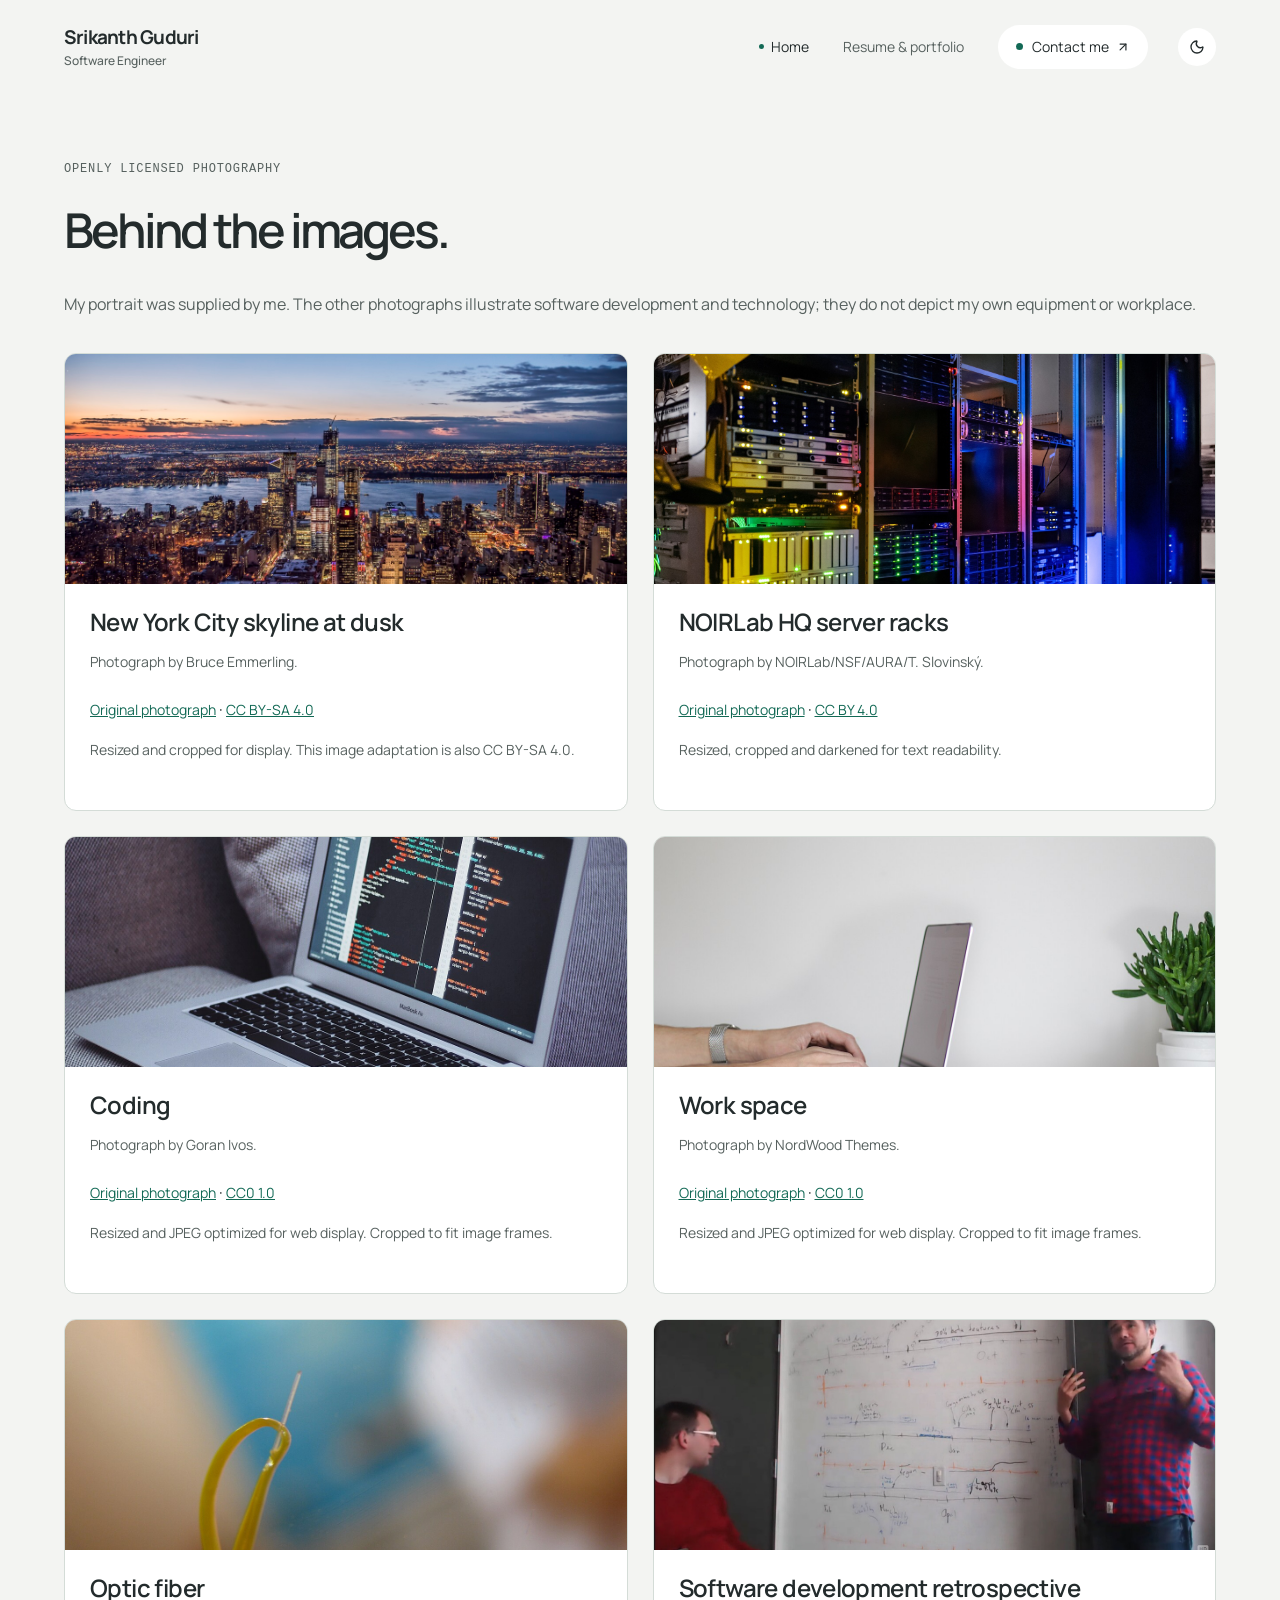
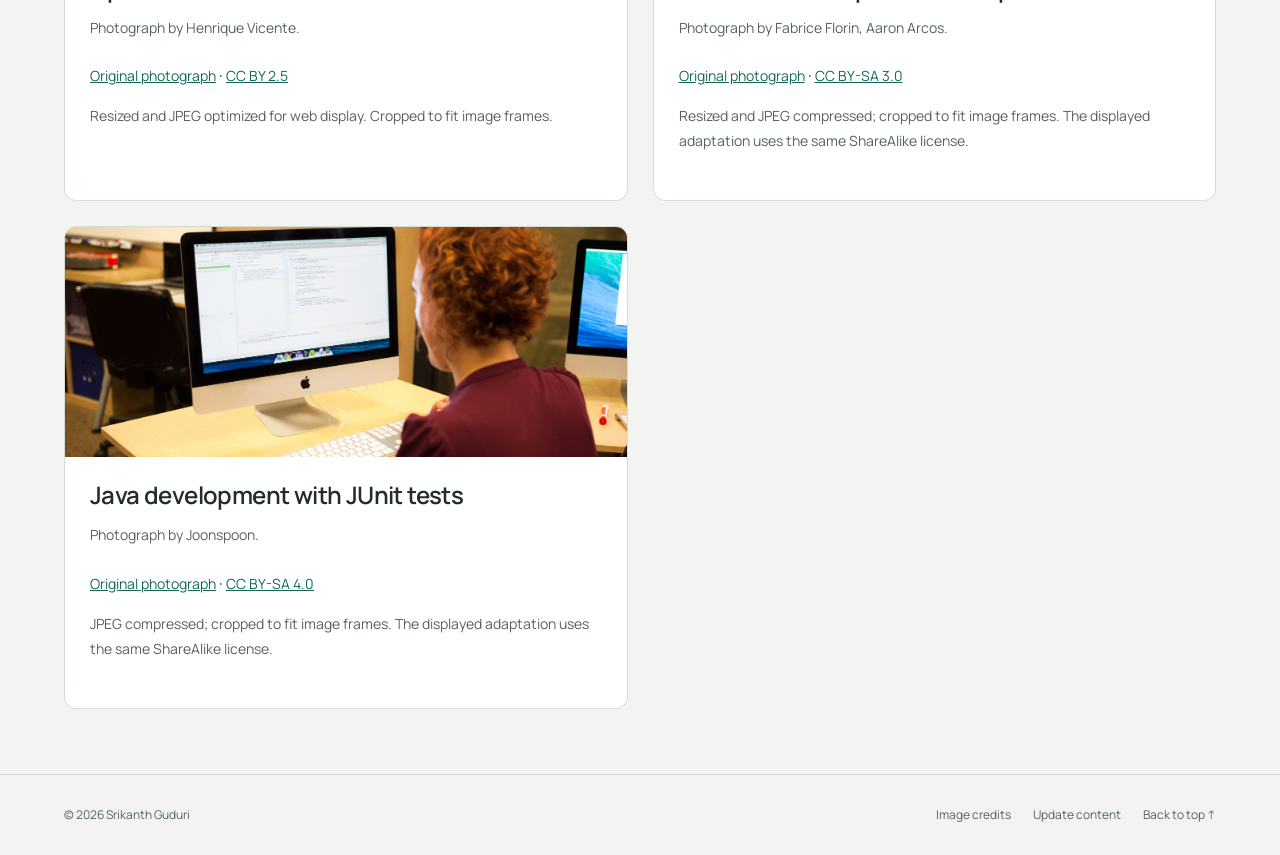
==== credits/index.html @ 85212586 "Publish personal portfolio" ====
<!DOCTYPE html><html lang="en" data-theme="light"><head><meta charSet="utf-8"/><meta name="viewport" content="width=device-width, initial-scale=1"/><link rel="stylesheet" href="/_next/static/css/index.BR3_5TIY.css" data-rsc-css-href="/_next/static/css/index.BR3_5TIY.css" data-precedence="vite-rsc/importer-resources"/><link rel="modulepreload" fetchPriority="low" href="/_next/static/chunks/index-Cx0s6wVV.js"/><script src="/_next/static/chunks/rolldown-runtime-C60lm6uB.js" type="module" async=""></script><script src="/_next/static/chunks/framework-D_rUT4EX.js" type="module" async=""></script><link rel="modulepreload" href="/_next/static/chunks/layout-segment-context-DwVxiKSo.js" crossorigin=""/><link rel="modulepreload" href="/_next/static/chunks/site-DZ3_0fSu.js" crossorigin=""/><title>Image Credits | Srikanth Guduri</title><meta name="description" content="Java, Spring Boot, cloud and full-stack engineering. Explore Srikanth Guduri’s experience, skills, and certifications."/><script>Object.assign(((self[Symbol.for("vinext.navigationRuntime")]??={bootstrap:{routeManifest:null},functions:{}}).bootstrap.rsc??={rsc:[]}),{params:{},nav:{"pathname":"/credits","searchParams":[]}})</script><link rel="modulepreload" href="/_next/static/chunks/index-Cx0s6wVV.js" />
</head><body><div class="site-shell"><a class="skip" href="#main">Skip to content</a><header class="nav-wrap"><a href="/" class="logo" aria-label="Srikanth Guduri home">Srikanth Guduri<span class="brand-role">Software Engineer</span></a><nav aria-label="Main navigation"><a aria-current="page" href="/">Home</a><a href="/portfolio/">Resume &amp; portfolio</a><a href="#contact">Contact me <svg xmlns="http://www.w3.org/2000/svg" width="14" height="14" viewBox="0 0 24 24" fill="none" stroke="currentColor" stroke-width="2" stroke-linecap="round" stroke-linejoin="round" class="lucide lucide-arrow-up-right" aria-hidden="true"><path d="M7 7h10v10"></path><path d="M7 17 17 7"></path></svg></a></nav><button type="button" tabindex="0" data-slot="button" aria-label="Switch to dark theme" class="group/button inline-flex shrink-0 items-center justify-center rounded-lg border border-transparent bg-clip-padding text-sm font-medium whitespace-nowrap transition-all outline-none select-none focus-visible:border-ring focus-visible:ring-3 focus-visible:ring-ring/50 active:not-aria-[haspopup]:translate-y-px disabled:pointer-events-none disabled:opacity-50 aria-invalid:border-destructive aria-invalid:ring-3 aria-invalid:ring-destructive/20 dark:aria-invalid:border-destructive/50 dark:aria-invalid:ring-destructive/40 [&amp;_svg]:pointer-events-none [&amp;_svg]:shrink-0 [&amp;_svg:not([class*=&#x27;size-&#x27;])]:size-4 hover:bg-muted hover:text-foreground aria-expanded:bg-muted aria-expanded:text-foreground dark:hover:bg-muted/50 h-8 gap-1.5 px-2.5 has-data-[icon=inline-end]:pr-2 has-data-[icon=inline-start]:pl-2 theme-button"><svg xmlns="http://www.w3.org/2000/svg" width="18" height="18" viewBox="0 0 24 24" fill="none" stroke="currentColor" stroke-width="2" stroke-linecap="round" stroke-linejoin="round" class="lucide lucide-moon" aria-hidden="true"><path d="M20.985 12.486a9 9 0 1 1-9.473-9.472c.405-.022.617.46.402.803a6 6 0 0 0 8.268 8.268c.344-.215.825-.004.803.401"></path></svg></button></header><main id="main" class="shell credits"><p class="eyebrow">OPENLY LICENSED PHOTOGRAPHY</p><h1>Behind the images.</h1><p>My portrait was supplied by me. The other photographs illustrate software development and technology; they do not depict my own equipment or workplace.</p><div class="credits-grid"><article><img src="/images/city.jpg" alt="New York City skyline at dusk" loading="lazy"/><div><h3>New York City skyline at dusk</h3><p>Photograph by <!-- -->Bruce Emmerling<!-- -->.</p><a href="https://commons.wikimedia.org/wiki/File:The_New_York_City_Skyline_at_Dusk.jpg">Original photograph</a> · <a href="https://creativecommons.org/licenses/by-sa/4.0/">CC BY-SA 4.0</a><p>Resized and cropped for display. This image adaptation is also CC BY-SA 4.0.</p></div></article><article><img src="/images/detail.jpg" alt="NOIRLab HQ server racks" loading="lazy"/><div><h3>NOIRLab HQ server racks</h3><p>Photograph by <!-- -->NOIRLab/NSF/AURA/T. Slovinský<!-- -->.</p><a href="https://commons.wikimedia.org/wiki/File:NOIRLab_HQ_Server_Racks_(6V6A0375-CC).jpg">Original photograph</a> · <a href="https://creativecommons.org/licenses/by/4.0/">CC BY 4.0</a><p>Resized, cropped and darkened for text readability.</p></div></article><article><img src="/images/code.jpg" alt="Coding" loading="lazy"/><div><h3>Coding</h3><p>Photograph by <!-- -->Goran Ivos<!-- -->.</p><a href="https://commons.wikimedia.org/wiki/File:Coding_(Unsplash).jpg">Original photograph</a> · <a href="https://creativecommons.org/publicdomain/zero/1.0/">CC0 1.0</a><p>Resized and JPEG optimized for web display. Cropped to fit image frames.</p></div></article><article><img src="/images/workspace.jpg" alt="Work space" loading="lazy"/><div><h3>Work space</h3><p>Photograph by <!-- -->NordWood Themes<!-- -->.</p><a href="https://commons.wikimedia.org/wiki/File:Work_space_(Unsplash).jpg">Original photograph</a> · <a href="https://creativecommons.org/publicdomain/zero/1.0/">CC0 1.0</a><p>Resized and JPEG optimized for web display. Cropped to fit image frames.</p></div></article><article><img src="/images/network.jpg" alt="Optic fiber" loading="lazy"/><div><h3>Optic fiber</h3><p>Photograph by <!-- -->Henrique Vicente<!-- -->.</p><a href="https://commons.wikimedia.org/wiki/File:Optic_fiber.jpg">Original photograph</a> · <a href="https://creativecommons.org/licenses/by/2.5/">CC BY 2.5</a><p>Resized and JPEG optimized for web display. Cropped to fit image frames.</p></div></article><article><img src="/images/planning.jpg" alt="Software development retrospective" loading="lazy"/><div><h3>Software development retrospective</h3><p>Photograph by <!-- -->Fabrice Florin, Aaron Arcos<!-- -->.</p><a href="https://commons.wikimedia.org/wiki/File:Media_Viewer_Launch_Retrospective_Whiteboard_-_April_11_2014_02.jpg">Original photograph</a> · <a href="https://creativecommons.org/licenses/by-sa/3.0/">CC BY-SA 3.0</a><p>Resized and JPEG compressed; cropped to fit image frames. The displayed adaptation uses the same ShareAlike license.</p></div></article><article><img src="/images/testing.jpg" alt="Java development with JUnit tests" loading="lazy"/><div><h3>Java development with JUnit tests</h3><p>Photograph by <!-- -->Joonspoon<!-- -->.</p><a href="https://commons.wikimedia.org/wiki/File:Programmer_writing_code_with_Unit_Tests.jpg">Original photograph</a> · <a href="https://creativecommons.org/licenses/by-sa/4.0/">CC BY-SA 4.0</a><p>JPEG compressed; cropped to fit image frames. The displayed adaptation uses the same ShareAlike license.</p></div></article></div></main><footer class="footer shell"><span>© <!-- -->2026<!-- --> <!-- -->Srikanth Guduri</span><div><a href="/credits/">Image credits</a><a href="/studio/">Update content</a><a href="#main">Back to top ↑</a></div></footer></div><script type="module" src="/_next/static/chunks/index-Cx0s6wVV.js" id="_R_" async=""></script><script>((self[Symbol.for("vinext.navigationRuntime")]??={bootstrap:{routeManifest:null},functions:{}}).bootstrap.rsc??={rsc:[]}).rsc.push("0:{\"page:/credits\":\"$L1\",\"layout:/\":\"$L2\",\"route:/credits\":\"$L3\",\"__route\":\"route:/credits\",\"__interceptionContext\":null,\"__layoutIds\":[\"layout:/\"],\"__rootLayout\":\"/\",\"__bfcacheSegmentIdentities\":{\"layout:/\":\"[\\\"layout\\\",\\\"layout:/\\\",\\\"root-boundary:/\\\",\\\"\\\"]\",\"page:/credits\":\"[\\\"page\\\",\\\"page:/credits\\\",\\\"root-boundary:/\\\",\\\"[\\\\\\\"credits\\\\\\\"]\\\"]\"},\"__srcPage\":[\"credits\",\"page\"],\"__layoutFlags\":{\"layout:/\":\"s\"},\"__artifactCompatibility\":{\"schemaVersion\":1,\"graphVersion\":\"app-route-graph:e99de7cd94da6c90\",\"deploymentVersion\":\"9d6cefc8-ff79-4b20-8685-128895ec73e8\",\"appElementsSchemaVersion\":1,\"rscPayloadSchemaVersion\":1,\"rootBoundaryId\":\"/\",\"renderEpoch\":null}}\n")</script><script>((self[Symbol.for("vinext.navigationRuntime")]??={bootstrap:{routeManifest:null},functions:{}}).bootstrap.rsc??={rsc:[]}).rsc.push("4:I[\"8c0f216c4604\",[],\"Children\",1]\n")</script><script>((self[Symbol.for("vinext.navigationRuntime")]??={bootstrap:{routeManifest:null},functions:{}}).bootstrap.rsc??={rsc:[]}).rsc.push("5:I[\"593f344dc510\",[],\"GlobalErrorBoundary\",1]\n")</script><script>((self[Symbol.for("vinext.navigationRuntime")]??={bootstrap:{routeManifest:null},functions:{}}).bootstrap.rsc??={rsc:[]}).rsc.push("6:I[\"0b874ad30386\",[],\"default\",1]\n")</script><script>((self[Symbol.for("vinext.navigationRuntime")]??={bootstrap:{routeManifest:null},functions:{}}).bootstrap.rsc??={rsc:[]}).rsc.push("7:I[\"593f344dc510\",[],\"ErrorBoundary\",1]\n")</script><script>((self[Symbol.for("vinext.navigationRuntime")]??={bootstrap:{routeManifest:null},functions:{}}).bootstrap.rsc??={rsc:[]}).rsc.push("8:I[\"15c18cfaeeff\",[],\"LayoutSegmentProvider\",1]\n")</script><script>((self[Symbol.for("vinext.navigationRuntime")]??={bootstrap:{routeManifest:null},functions:{}}).bootstrap.rsc??={rsc:[]}).rsc.push("9:I[\"8c0f216c4604\",[],\"Slot\",1]\n")</script><script>((self[Symbol.for("vinext.navigationRuntime")]??={bootstrap:{routeManifest:null},functions:{}}).bootstrap.rsc??={rsc:[]}).rsc.push("a:I[\"593f344dc510\",[],\"NotFoundBoundary\",1]\n")</script><script>((self[Symbol.for("vinext.navigationRuntime")]??={bootstrap:{routeManifest:null},functions:{}}).bootstrap.rsc??={rsc:[]}).rsc.push("b:I[\"9276801271d6\",[],\"AppRouterScrollTarget\",1]\n")</script><script>((self[Symbol.for("vinext.navigationRuntime")]??={bootstrap:{routeManifest:null},functions:{}}).bootstrap.rsc??={rsc:[]}).rsc.push("c:I[\"593f344dc510\",[],\"RedirectBoundary\",1]\n")</script><script>((self[Symbol.for("vinext.navigationRuntime")]??={bootstrap:{routeManifest:null},functions:{}}).bootstrap.rsc??={rsc:[]}).rsc.push(":HL[\"/_next/static/css/index.BR3_5TIY.css\",\"style\"     ]\n")</script><script>((self[Symbol.for("vinext.navigationRuntime")]??={bootstrap:{routeManifest:null},functions:{}}).bootstrap.rsc??={rsc:[]}).rsc.push("2:[[[\"$\",\"link\",\"css:/_next/static/css/index.BR3_5TIY.css\",{\"rel\":\"stylesheet\",\"precedence\":\"vite-rsc/importer-resources\",\"href\":\"/_next/static/css/index.BR3_5TIY.css\",\"data-rsc-css-href\":\"/_next/static/css/index.BR3_5TIY.css\"}],\"$undefined\"],[\"$\",\"html\",null,{\"lang\":\"en\",\"data-theme\":\"light\",\"children\":[\"$\",\"body\",null,{\"children\":[\"$\",\"$L4\",null,{}]}]}]]\n")</script><script>((self[Symbol.for("vinext.navigationRuntime")]??={bootstrap:{routeManifest:null},functions:{}}).bootstrap.rsc??={rsc:[]}).rsc.push("3:[[[\"$\",\"meta\",null,{\"charSet\":\"utf-8\"}],[[\"$\",\"title\",\"0\",{\"children\":\"Image Credits | Srikanth Guduri\"}],[\"$\",\"meta\",\"1\",{\"name\":\"description\",\"content\":\"Java, Spring Boot, cloud and full-stack engineering. Explore Srikanth Guduri’s experience, skills, and certifications.\"}]],[[\"$\",\"meta\",\"0\",{\"name\":\"viewport\",\"content\":\"width=device-width, initial-scale=1\"}]]],[\"$\",\"$L5\",null,{\"fallback\":\"$6\",\"children\":[\"$\",\"$L7\",null,{\"fallback\":\"$6\",\"children\":[\"$\",\"$L8\",null,{\"providerId\":\"layout:/\",\"segmentMap\":{\"children\":[\"credits\"]},\"children\":[\"$\",\"$L9\",null,{\"id\":\"layout:/\",\"parallelSlots\":\"$undefined\",\"children\":[\"$\",\"$La\",null,{\"resetKey\":\"credits\",\"fallback\":[[\"$\",\"title\",null,{\"children\":\"404: This page could not be found.\"}],[\"$\",\"div\",null,{\"style\":{\"fontFamily\":\"system-ui,\\\"Segoe UI\\\",Roboto,Helvetica,Arial,sans-serif,\\\"Apple Color Emoji\\\",\\\"Segoe UI Emoji\\\"\",\"height\":\"100vh\",\"textAlign\":\"center\",\"display\":\"flex\",\"flexDirection\":\"column\",\"alignItems\":\"center\",\"justifyContent\":\"center\"},\"children\":[\"$\",\"div\",null,{\"children\":[[\"$\",\"style\",null,{\"dangerouslySetInnerHTML\":{\"__html\":\"body{color:#000;background:#fff;margin:0}.next-error-h1{border-right:1px solid rgba(0,0,0,.3)}@media (prefers-color-scheme:dark){body{color:#fff;background:#000}.next-error-h1{border-right:1px solid rgba(255,255,255,.3)}}\"}}],[\"$\",\"h1\",null,{\"className\":\"next-error-h1\",\"style\":{\"display\":\"inline-block\",\"margin\":\"0 20px 0 0\",\"padding\":\"0 23px 0 0\",\"fontSize\":24,\"fontWeight\":500,\"verticalAlign\":\"top\",\"lineHeight\":\"49px\"},\"children\":404}],[\"$\",\"div\",null,{\"style\":{\"display\":\"inline-block\"},\"children\":[\"$\",\"h2\",null,{\"style\":{\"fontSize\":14,\"fontWeight\":400,\"lineHeight\":\"49px\",\"margin\":0},\"children\":\"This page could not be found.\"}]}]]}]}]],\"children\":[\"$\",\"$Lb\",null,{\"children\":[\"$\",\"$Lc\",null,{\"children\":[[\"$\",\"$L8\",null,{\"providerId\":\"page:/credits\",\"segmentMap\":{\"children\":[\"__PAGE__\"]},\"children\":[\"$\",\"$L9\",null,{\"id\":\"page:/credits\"}]}],null]}]}]}]}]}]}]}],null,null]\n")</script><script>((self[Symbol.for("vinext.navigationRuntime")]??={bootstrap:{routeManifest:null},functions:{}}).bootstrap.rsc??={rsc:[]}).rsc.push("d:I[\"b85b39017127\",[],\"Site\",1]\n")</script><script>((self[Symbol.for("vinext.navigationRuntime")]??={bootstrap:{routeManifest:null},functions:{}}).bootstrap.rsc??={rsc:[]}).rsc.push("1:[\"$\",\"$Ld\",null,{\"children\":[\"$\",\"main\",null,{\"id\":\"main\",\"className\":\"shell credits\",\"children\":[[\"$\",\"p\",null,{\"className\":\"eyebrow\",\"children\":\"OPENLY LICENSED PHOTOGRAPHY\"}],[\"$\",\"h1\",null,{\"children\":\"Behind the images.\"}],[\"$\",\"p\",null,{\"children\":\"My portrait was supplied by me. The other photographs illustrate software development and technology; they do not depict my own equipment or workplace.\"}],[\"$\",\"div\",null,{\"className\":\"credits-grid\",\"children\":[[\"$\",\"article\",\"city.jpg\",{\"children\":[[\"$\",\"img\",null,{\"src\":\"/images/city.jpg\",\"alt\":\"New York City skyline at dusk\",\"loading\":\"lazy\"}],[\"$\",\"div\",null,{\"children\":[[\"$\",\"h3\",null,{\"children\":\"New York City skyline at dusk\"}],[\"$\",\"p\",null,{\"children\":[\"Photograph by \",\"Bruce Emmerling\",\".\"]}],[\"$\",\"a\",null,{\"href\":\"https://commons.wikimedia.org/wiki/File:The_New_York_City_Skyline_at_Dusk.jpg\",\"children\":\"Original photograph\"}],\" · \",[\"$\",\"a\",null,{\"href\":\"https://creativecommons.org/licenses/by-sa/4.0/\",\"children\":\"CC BY-SA 4.0\"}],[\"$\",\"p\",null,{\"children\":\"Resized and cropped for display. This image adaptation is also CC BY-SA 4.0.\"}]]}]]}],[\"$\",\"article\",\"detail.jpg\",{\"children\":[[\"$\",\"img\",null,{\"src\":\"/images/detail.jpg\",\"alt\":\"NOIRLab HQ server racks\",\"loading\":\"lazy\"}],[\"$\",\"div\",null,{\"children\":[[\"$\",\"h3\",null,{\"children\":\"NOIRLab HQ server racks\"}],[\"$\",\"p\",null,{\"children\":[\"Photograph by \",\"NOIRLab/NSF/AURA/T. Slovinský\",\".\"]}],[\"$\",\"a\",null,{\"href\":\"https://commons.wikimedia.org/wiki/File:NOIRLab_HQ_Server_Racks_(6V6A0375-CC).jpg\",\"children\":\"Original photograph\"}],\" · \",[\"$\",\"a\",null,{\"href\":\"https://creativecommons.org/licenses/by/4.0/\",\"children\":\"CC BY 4.0\"}],[\"$\",\"p\",null,{\"children\":\"Resized, cropped and darkened for text readability.\"}]]}]]}],[\"$\",\"article\",\"code.jpg\",{\"children\":[[\"$\",\"img\",null,{\"src\":\"/images/code.jpg\",\"alt\":\"Coding\",\"loading\":\"lazy\"}],[\"$\",\"div\",null,{\"children\":[[\"$\",\"h3\",null,{\"children\":\"Coding\"}],[\"$\",\"p\",null,{\"children\":[\"Photograph by \",\"Goran Ivos\",\".\"]}],[\"$\",\"a\",null,{\"href\":\"https://commons.wikimedia.org/wiki/File:Coding_(Unsplash).jpg\",\"children\":\"Original photograph\"}],\" · \",[\"$\",\"a\",null,{\"href\":\"https://creativecommons.org/publicdomain/zero/1.0/\",\"children\":\"CC0 1.0\"}],[\"$\",\"p\",null,{\"children\":\"Resized and JPEG optimized for web display. Cropped to fit image frames.\"}]]}]]}],[\"$\",\"article\",\"workspace.jpg\",{\"children\":[[\"$\",\"img\",null,{\"src\":\"/images/workspace.jpg\",\"alt\":\"Work space\",\"loading\":\"lazy\"}],[\"$\",\"div\",null,{\"children\":[[\"$\",\"h3\",null,{\"children\":\"Work space\"}],[\"$\",\"p\",null,{\"children\":[\"Photograph by \",\"NordWood Themes\",\".\"]}],[\"$\",\"a\",null,{\"href\":\"https://commons.wikimedia.org/wiki/File:Work_space_(Unsplash).jpg\",\"children\":\"Original photograph\"}],\" · \",[\"$\",\"a\",null,{\"href\":\"https://creativecommons.org/publicdomain/zero/1.0/\",\"children\":\"CC0 1.0\"}],[\"$\",\"p\",null,{\"children\":\"Resized and JPEG optimized for web display. Cropped to fit image frames.\"}]]}]]}],[\"$\",\"article\",\"network.jpg\",{\"children\":[[\"$\",\"img\",null,{\"src\":\"/images/network.jpg\",\"alt\":\"Optic fiber\",\"loading\":\"lazy\"}],[\"$\",\"div\",null,{\"children\":[[\"$\",\"h3\",null,{\"children\":\"Optic fiber\"}],[\"$\",\"p\",null,{\"children\":[\"Photograph by \",\"Henrique Vicente\",\".\"]}],[\"$\",\"a\",null,{\"href\":\"https://commons.wikimedia.org/wiki/File:Optic_fiber.jpg\",\"children\":\"Original photograph\"}],\" · \",[\"$\",\"a\",null,{\"href\":\"https://creativecommons.org/licenses/by/2.5/\",\"children\":\"CC BY 2.5\"}],[\"$\",\"p\",null,{\"children\":\"Resized and JPEG optimized for web display. Cropped to fit image frames.\"}]]}]]}],[\"$\",\"article\",\"planning.jpg\",{\"children\":[[\"$\",\"img\",null,{\"src\":\"/images/planning.jpg\",\"alt\":\"Software development retrospective\",\"loading\":\"lazy\"}],[\"$\",\"div\",null,{\"children\":[[\"$\",\"h3\",null,{\"children\":\"Software development retrospective\"}],[\"$\",\"p\",null,{\"children\":[\"Photograph by \",\"Fabrice Florin, Aaron Arcos\",\".\"]}],[\"$\",\"a\",null,{\"href\":\"https://commons.wikimedia.org/wiki/File:Media_Viewer_Launch_Retrospective_Whiteboard_-_April_11_2014_02.jpg\",\"children\":\"Original photograph\"}],\" · \",[\"$\",\"a\",null,{\"href\":\"https://creativecommons.org/licenses/by-sa/3.0/\",\"children\":\"CC BY-SA 3.0\"}],[\"$\",\"p\",null,{\"children\":\"Resized and JPEG compressed; cropped to fit image frames. The displayed adaptation uses the same ShareAlike license.\"}]]}]]}],[\"$\",\"article\",\"testing.jpg\",{\"children\":[\"$Le\",\"$Lf\"]}]]}]]}]}]\n")</script><script>((self[Symbol.for("vinext.navigationRuntime")]??={bootstrap:{routeManifest:null},functions:{}}).bootstrap.rsc??={rsc:[]}).rsc.push("e:[\"$\",\"img\",null,{\"src\":\"/images/testing.jpg\",\"alt\":\"Java development with JUnit tests\",\"loading\":\"lazy\"}]\n")</script><script>((self[Symbol.for("vinext.navigationRuntime")]??={bootstrap:{routeManifest:null},functions:{}}).bootstrap.rsc??={rsc:[]}).rsc.push("f:[\"$\",\"div\",null,{\"children\":[[\"$\",\"h3\",null,{\"children\":\"Java development with JUnit tests\"}],[\"$\",\"p\",null,{\"children\":[\"Photograph by \",\"Joonspoon\",\".\"]}],[\"$\",\"a\",null,{\"href\":\"https://commons.wikimedia.org/wiki/File:Programmer_writing_code_with_Unit_Tests.jpg\",\"children\":\"Original photograph\"}],\" · \",[\"$\",\"a\",null,{\"href\":\"https://creativecommons.org/licenses/by-sa/4.0/\",\"children\":\"CC BY-SA 4.0\"}],[\"$\",\"p\",null,{\"children\":\"JPEG compressed; cropped to fit image frames. The displayed adaptation uses the same ShareAlike license.\"}]]}]\n")</script><script>Object.assign(((self[Symbol.for("vinext.navigationRuntime")]??={bootstrap:{routeManifest:null},functions:{}}).bootstrap.rsc??={rsc:[]}),{"initialCacheKind":"static"});((self[Symbol.for("vinext.navigationRuntime")]??={bootstrap:{routeManifest:null},functions:{}}).bootstrap.rsc??={rsc:[]}).done=true</script></body></html>
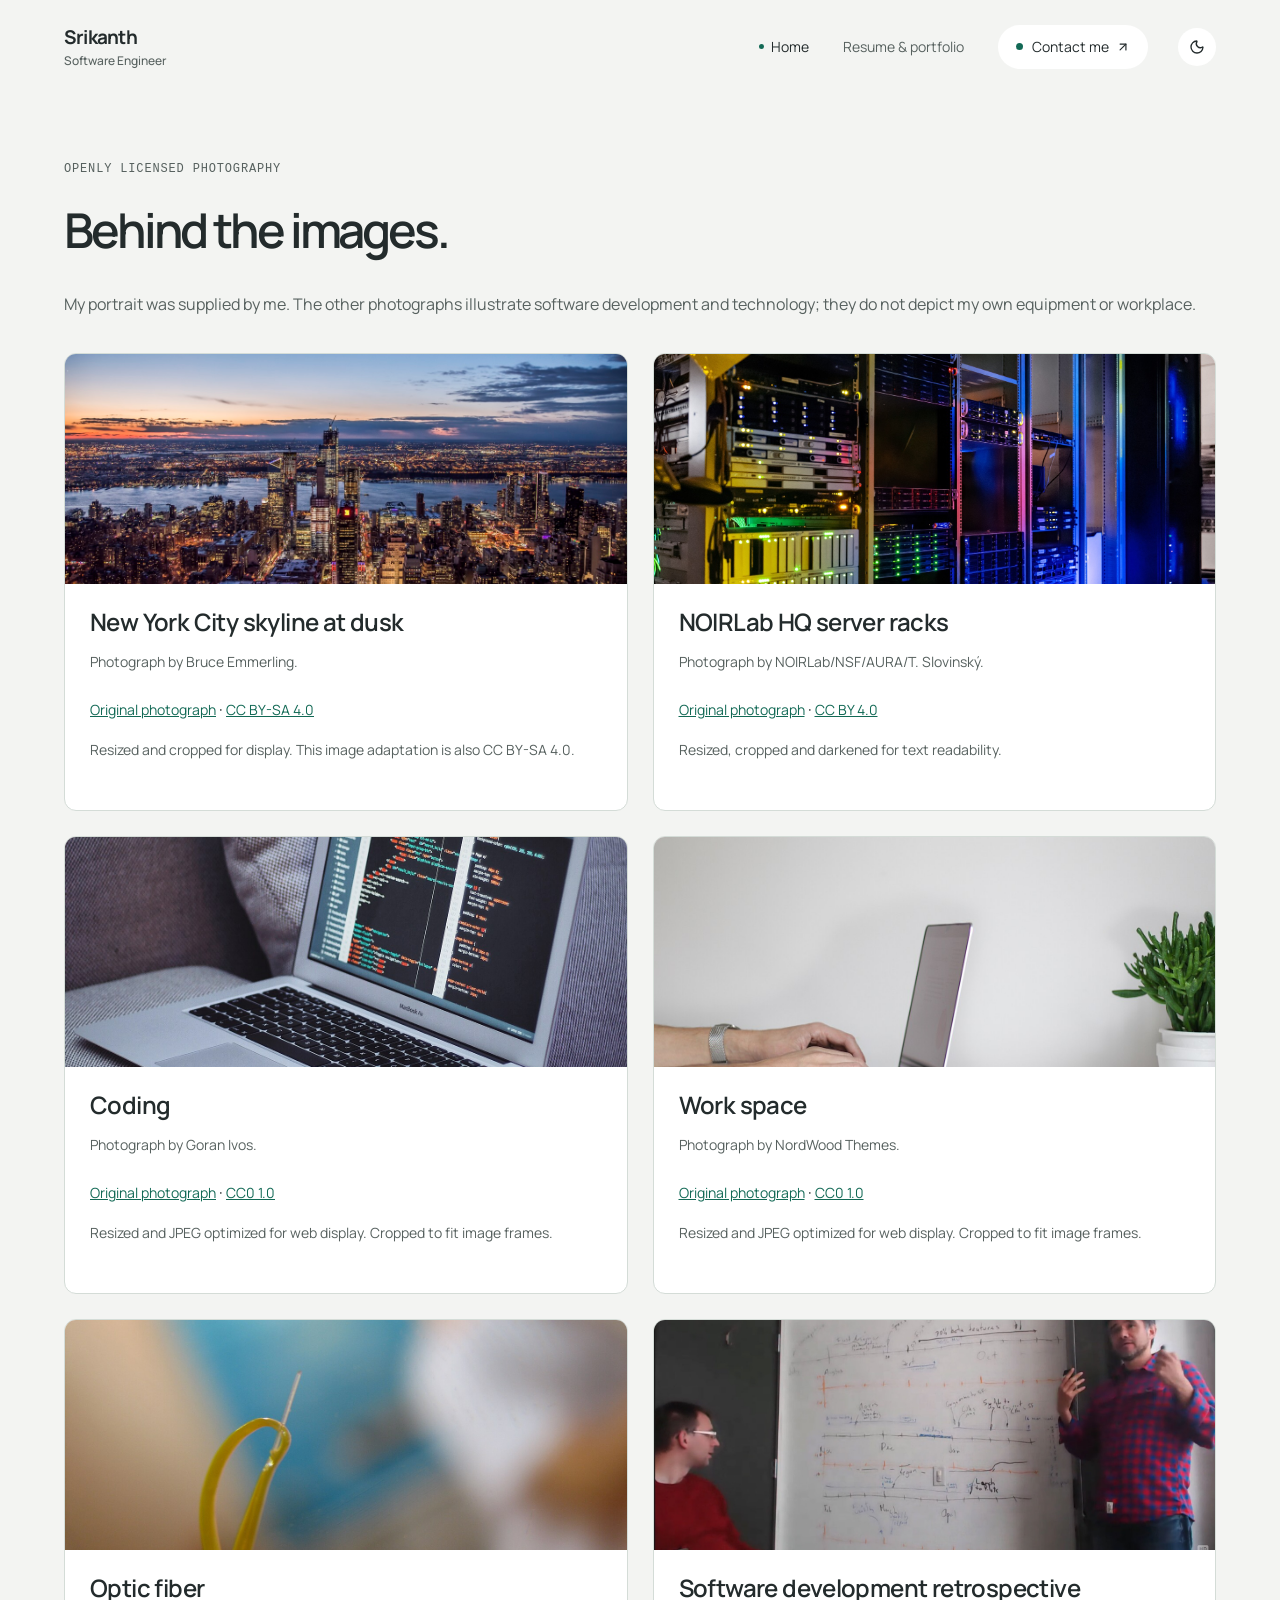
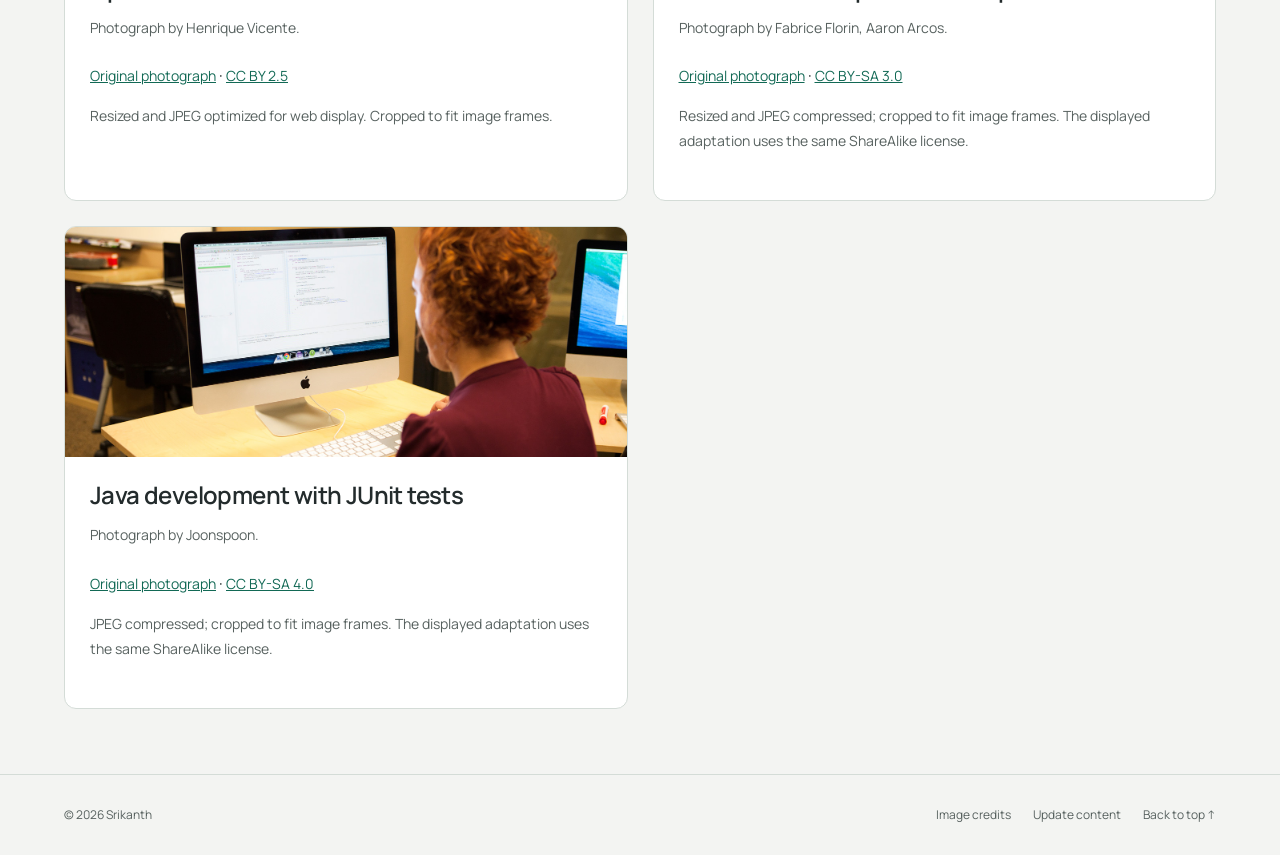
==== commit 7624027c: "Update portfolio, resume, mobile layout, and README" ====
--- a/credits/index.html
+++ b/credits/index.html
@@ -1,2 +1,2 @@
-<!DOCTYPE html><html lang="en" data-theme="light"><head><meta charSet="utf-8"/><meta name="viewport" content="width=device-width, initial-scale=1"/><link rel="stylesheet" href="/_next/static/css/index.BR3_5TIY.css" data-rsc-css-href="/_next/static/css/index.BR3_5TIY.css" data-precedence="vite-rsc/importer-resources"/><link rel="modulepreload" fetchPriority="low" href="/_next/static/chunks/index-Cx0s6wVV.js"/><script src="/_next/static/chunks/rolldown-runtime-C60lm6uB.js" type="module" async=""></script><script src="/_next/static/chunks/framework-D_rUT4EX.js" type="module" async=""></script><link rel="modulepreload" href="/_next/static/chunks/layout-segment-context-DwVxiKSo.js" crossorigin=""/><link rel="modulepreload" href="/_next/static/chunks/site-DZ3_0fSu.js" crossorigin=""/><title>Image Credits | Srikanth Guduri</title><meta name="description" content="Java, Spring Boot, cloud and full-stack engineering. Explore Srikanth Guduri’s experience, skills, and certifications."/><script>Object.assign(((self[Symbol.for("vinext.navigationRuntime")]??={bootstrap:{routeManifest:null},functions:{}}).bootstrap.rsc??={rsc:[]}),{params:{},nav:{"pathname":"/credits","searchParams":[]}})</script><link rel="modulepreload" href="/_next/static/chunks/index-Cx0s6wVV.js" />
-</head><body><div class="site-shell"><a class="skip" href="#main">Skip to content</a><header class="nav-wrap"><a href="/" class="logo" aria-label="Srikanth Guduri home">Srikanth Guduri<span class="brand-role">Software Engineer</span></a><nav aria-label="Main navigation"><a aria-current="page" href="/">Home</a><a href="/portfolio/">Resume &amp; portfolio</a><a href="#contact">Contact me <svg xmlns="http://www.w3.org/2000/svg" width="14" height="14" viewBox="0 0 24 24" fill="none" stroke="currentColor" stroke-width="2" stroke-linecap="round" stroke-linejoin="round" class="lucide lucide-arrow-up-right" aria-hidden="true"><path d="M7 7h10v10"></path><path d="M7 17 17 7"></path></svg></a></nav><button type="button" tabindex="0" data-slot="button" aria-label="Switch to dark theme" class="group/button inline-flex shrink-0 items-center justify-center rounded-lg border border-transparent bg-clip-padding text-sm font-medium whitespace-nowrap transition-all outline-none select-none focus-visible:border-ring focus-visible:ring-3 focus-visible:ring-ring/50 active:not-aria-[haspopup]:translate-y-px disabled:pointer-events-none disabled:opacity-50 aria-invalid:border-destructive aria-invalid:ring-3 aria-invalid:ring-destructive/20 dark:aria-invalid:border-destructive/50 dark:aria-invalid:ring-destructive/40 [&amp;_svg]:pointer-events-none [&amp;_svg]:shrink-0 [&amp;_svg:not([class*=&#x27;size-&#x27;])]:size-4 hover:bg-muted hover:text-foreground aria-expanded:bg-muted aria-expanded:text-foreground dark:hover:bg-muted/50 h-8 gap-1.5 px-2.5 has-data-[icon=inline-end]:pr-2 has-data-[icon=inline-start]:pl-2 theme-button"><svg xmlns="http://www.w3.org/2000/svg" width="18" height="18" viewBox="0 0 24 24" fill="none" stroke="currentColor" stroke-width="2" stroke-linecap="round" stroke-linejoin="round" class="lucide lucide-moon" aria-hidden="true"><path d="M20.985 12.486a9 9 0 1 1-9.473-9.472c.405-.022.617.46.402.803a6 6 0 0 0 8.268 8.268c.344-.215.825-.004.803.401"></path></svg></button></header><main id="main" class="shell credits"><p class="eyebrow">OPENLY LICENSED PHOTOGRAPHY</p><h1>Behind the images.</h1><p>My portrait was supplied by me. The other photographs illustrate software development and technology; they do not depict my own equipment or workplace.</p><div class="credits-grid"><article><img src="/images/city.jpg" alt="New York City skyline at dusk" loading="lazy"/><div><h3>New York City skyline at dusk</h3><p>Photograph by <!-- -->Bruce Emmerling<!-- -->.</p><a href="https://commons.wikimedia.org/wiki/File:The_New_York_City_Skyline_at_Dusk.jpg">Original photograph</a> · <a href="https://creativecommons.org/licenses/by-sa/4.0/">CC BY-SA 4.0</a><p>Resized and cropped for display. This image adaptation is also CC BY-SA 4.0.</p></div></article><article><img src="/images/detail.jpg" alt="NOIRLab HQ server racks" loading="lazy"/><div><h3>NOIRLab HQ server racks</h3><p>Photograph by <!-- -->NOIRLab/NSF/AURA/T. Slovinský<!-- -->.</p><a href="https://commons.wikimedia.org/wiki/File:NOIRLab_HQ_Server_Racks_(6V6A0375-CC).jpg">Original photograph</a> · <a href="https://creativecommons.org/licenses/by/4.0/">CC BY 4.0</a><p>Resized, cropped and darkened for text readability.</p></div></article><article><img src="/images/code.jpg" alt="Coding" loading="lazy"/><div><h3>Coding</h3><p>Photograph by <!-- -->Goran Ivos<!-- -->.</p><a href="https://commons.wikimedia.org/wiki/File:Coding_(Unsplash).jpg">Original photograph</a> · <a href="https://creativecommons.org/publicdomain/zero/1.0/">CC0 1.0</a><p>Resized and JPEG optimized for web display. Cropped to fit image frames.</p></div></article><article><img src="/images/workspace.jpg" alt="Work space" loading="lazy"/><div><h3>Work space</h3><p>Photograph by <!-- -->NordWood Themes<!-- -->.</p><a href="https://commons.wikimedia.org/wiki/File:Work_space_(Unsplash).jpg">Original photograph</a> · <a href="https://creativecommons.org/publicdomain/zero/1.0/">CC0 1.0</a><p>Resized and JPEG optimized for web display. Cropped to fit image frames.</p></div></article><article><img src="/images/network.jpg" alt="Optic fiber" loading="lazy"/><div><h3>Optic fiber</h3><p>Photograph by <!-- -->Henrique Vicente<!-- -->.</p><a href="https://commons.wikimedia.org/wiki/File:Optic_fiber.jpg">Original photograph</a> · <a href="https://creativecommons.org/licenses/by/2.5/">CC BY 2.5</a><p>Resized and JPEG optimized for web display. Cropped to fit image frames.</p></div></article><article><img src="/images/planning.jpg" alt="Software development retrospective" loading="lazy"/><div><h3>Software development retrospective</h3><p>Photograph by <!-- -->Fabrice Florin, Aaron Arcos<!-- -->.</p><a href="https://commons.wikimedia.org/wiki/File:Media_Viewer_Launch_Retrospective_Whiteboard_-_April_11_2014_02.jpg">Original photograph</a> · <a href="https://creativecommons.org/licenses/by-sa/3.0/">CC BY-SA 3.0</a><p>Resized and JPEG compressed; cropped to fit image frames. The displayed adaptation uses the same ShareAlike license.</p></div></article><article><img src="/images/testing.jpg" alt="Java development with JUnit tests" loading="lazy"/><div><h3>Java development with JUnit tests</h3><p>Photograph by <!-- -->Joonspoon<!-- -->.</p><a href="https://commons.wikimedia.org/wiki/File:Programmer_writing_code_with_Unit_Tests.jpg">Original photograph</a> · <a href="https://creativecommons.org/licenses/by-sa/4.0/">CC BY-SA 4.0</a><p>JPEG compressed; cropped to fit image frames. The displayed adaptation uses the same ShareAlike license.</p></div></article></div></main><footer class="footer shell"><span>© <!-- -->2026<!-- --> <!-- -->Srikanth Guduri</span><div><a href="/credits/">Image credits</a><a href="/studio/">Update content</a><a href="#main">Back to top ↑</a></div></footer></div><script type="module" src="/_next/static/chunks/index-Cx0s6wVV.js" id="_R_" async=""></script><script>((self[Symbol.for("vinext.navigationRuntime")]??={bootstrap:{routeManifest:null},functions:{}}).bootstrap.rsc??={rsc:[]}).rsc.push("0:{\"page:/credits\":\"$L1\",\"layout:/\":\"$L2\",\"route:/credits\":\"$L3\",\"__route\":\"route:/credits\",\"__interceptionContext\":null,\"__layoutIds\":[\"layout:/\"],\"__rootLayout\":\"/\",\"__bfcacheSegmentIdentities\":{\"layout:/\":\"[\\\"layout\\\",\\\"layout:/\\\",\\\"root-boundary:/\\\",\\\"\\\"]\",\"page:/credits\":\"[\\\"page\\\",\\\"page:/credits\\\",\\\"root-boundary:/\\\",\\\"[\\\\\\\"credits\\\\\\\"]\\\"]\"},\"__srcPage\":[\"credits\",\"page\"],\"__layoutFlags\":{\"layout:/\":\"s\"},\"__artifactCompatibility\":{\"schemaVersion\":1,\"graphVersion\":\"app-route-graph:e99de7cd94da6c90\",\"deploymentVersion\":\"9d6cefc8-ff79-4b20-8685-128895ec73e8\",\"appElementsSchemaVersion\":1,\"rscPayloadSchemaVersion\":1,\"rootBoundaryId\":\"/\",\"renderEpoch\":null}}\n")</script><script>((self[Symbol.for("vinext.navigationRuntime")]??={bootstrap:{routeManifest:null},functions:{}}).bootstrap.rsc??={rsc:[]}).rsc.push("4:I[\"8c0f216c4604\",[],\"Children\",1]\n")</script><script>((self[Symbol.for("vinext.navigationRuntime")]??={bootstrap:{routeManifest:null},functions:{}}).bootstrap.rsc??={rsc:[]}).rsc.push("5:I[\"593f344dc510\",[],\"GlobalErrorBoundary\",1]\n")</script><script>((self[Symbol.for("vinext.navigationRuntime")]??={bootstrap:{routeManifest:null},functions:{}}).bootstrap.rsc??={rsc:[]}).rsc.push("6:I[\"0b874ad30386\",[],\"default\",1]\n")</script><script>((self[Symbol.for("vinext.navigationRuntime")]??={bootstrap:{routeManifest:null},functions:{}}).bootstrap.rsc??={rsc:[]}).rsc.push("7:I[\"593f344dc510\",[],\"ErrorBoundary\",1]\n")</script><script>((self[Symbol.for("vinext.navigationRuntime")]??={bootstrap:{routeManifest:null},functions:{}}).bootstrap.rsc??={rsc:[]}).rsc.push("8:I[\"15c18cfaeeff\",[],\"LayoutSegmentProvider\",1]\n")</script><script>((self[Symbol.for("vinext.navigationRuntime")]??={bootstrap:{routeManifest:null},functions:{}}).bootstrap.rsc??={rsc:[]}).rsc.push("9:I[\"8c0f216c4604\",[],\"Slot\",1]\n")</script><script>((self[Symbol.for("vinext.navigationRuntime")]??={bootstrap:{routeManifest:null},functions:{}}).bootstrap.rsc??={rsc:[]}).rsc.push("a:I[\"593f344dc510\",[],\"NotFoundBoundary\",1]\n")</script><script>((self[Symbol.for("vinext.navigationRuntime")]??={bootstrap:{routeManifest:null},functions:{}}).bootstrap.rsc??={rsc:[]}).rsc.push("b:I[\"9276801271d6\",[],\"AppRouterScrollTarget\",1]\n")</script><script>((self[Symbol.for("vinext.navigationRuntime")]??={bootstrap:{routeManifest:null},functions:{}}).bootstrap.rsc??={rsc:[]}).rsc.push("c:I[\"593f344dc510\",[],\"RedirectBoundary\",1]\n")</script><script>((self[Symbol.for("vinext.navigationRuntime")]??={bootstrap:{routeManifest:null},functions:{}}).bootstrap.rsc??={rsc:[]}).rsc.push(":HL[\"/_next/static/css/index.BR3_5TIY.css\",\"style\"     ]\n")</script><script>((self[Symbol.for("vinext.navigationRuntime")]??={bootstrap:{routeManifest:null},functions:{}}).bootstrap.rsc??={rsc:[]}).rsc.push("2:[[[\"$\",\"link\",\"css:/_next/static/css/index.BR3_5TIY.css\",{\"rel\":\"stylesheet\",\"precedence\":\"vite-rsc/importer-resources\",\"href\":\"/_next/static/css/index.BR3_5TIY.css\",\"data-rsc-css-href\":\"/_next/static/css/index.BR3_5TIY.css\"}],\"$undefined\"],[\"$\",\"html\",null,{\"lang\":\"en\",\"data-theme\":\"light\",\"children\":[\"$\",\"body\",null,{\"children\":[\"$\",\"$L4\",null,{}]}]}]]\n")</script><script>((self[Symbol.for("vinext.navigationRuntime")]??={bootstrap:{routeManifest:null},functions:{}}).bootstrap.rsc??={rsc:[]}).rsc.push("3:[[[\"$\",\"meta\",null,{\"charSet\":\"utf-8\"}],[[\"$\",\"title\",\"0\",{\"children\":\"Image Credits | Srikanth Guduri\"}],[\"$\",\"meta\",\"1\",{\"name\":\"description\",\"content\":\"Java, Spring Boot, cloud and full-stack engineering. Explore Srikanth Guduri’s experience, skills, and certifications.\"}]],[[\"$\",\"meta\",\"0\",{\"name\":\"viewport\",\"content\":\"width=device-width, initial-scale=1\"}]]],[\"$\",\"$L5\",null,{\"fallback\":\"$6\",\"children\":[\"$\",\"$L7\",null,{\"fallback\":\"$6\",\"children\":[\"$\",\"$L8\",null,{\"providerId\":\"layout:/\",\"segmentMap\":{\"children\":[\"credits\"]},\"children\":[\"$\",\"$L9\",null,{\"id\":\"layout:/\",\"parallelSlots\":\"$undefined\",\"children\":[\"$\",\"$La\",null,{\"resetKey\":\"credits\",\"fallback\":[[\"$\",\"title\",null,{\"children\":\"404: This page could not be found.\"}],[\"$\",\"div\",null,{\"style\":{\"fontFamily\":\"system-ui,\\\"Segoe UI\\\",Roboto,Helvetica,Arial,sans-serif,\\\"Apple Color Emoji\\\",\\\"Segoe UI Emoji\\\"\",\"height\":\"100vh\",\"textAlign\":\"center\",\"display\":\"flex\",\"flexDirection\":\"column\",\"alignItems\":\"center\",\"justifyContent\":\"center\"},\"children\":[\"$\",\"div\",null,{\"children\":[[\"$\",\"style\",null,{\"dangerouslySetInnerHTML\":{\"__html\":\"body{color:#000;background:#fff;margin:0}.next-error-h1{border-right:1px solid rgba(0,0,0,.3)}@media (prefers-color-scheme:dark){body{color:#fff;background:#000}.next-error-h1{border-right:1px solid rgba(255,255,255,.3)}}\"}}],[\"$\",\"h1\",null,{\"className\":\"next-error-h1\",\"style\":{\"display\":\"inline-block\",\"margin\":\"0 20px 0 0\",\"padding\":\"0 23px 0 0\",\"fontSize\":24,\"fontWeight\":500,\"verticalAlign\":\"top\",\"lineHeight\":\"49px\"},\"children\":404}],[\"$\",\"div\",null,{\"style\":{\"display\":\"inline-block\"},\"children\":[\"$\",\"h2\",null,{\"style\":{\"fontSize\":14,\"fontWeight\":400,\"lineHeight\":\"49px\",\"margin\":0},\"children\":\"This page could not be found.\"}]}]]}]}]],\"children\":[\"$\",\"$Lb\",null,{\"children\":[\"$\",\"$Lc\",null,{\"children\":[[\"$\",\"$L8\",null,{\"providerId\":\"page:/credits\",\"segmentMap\":{\"children\":[\"__PAGE__\"]},\"children\":[\"$\",\"$L9\",null,{\"id\":\"page:/credits\"}]}],null]}]}]}]}]}]}]}],null,null]\n")</script><script>((self[Symbol.for("vinext.navigationRuntime")]??={bootstrap:{routeManifest:null},functions:{}}).bootstrap.rsc??={rsc:[]}).rsc.push("d:I[\"b85b39017127\",[],\"Site\",1]\n")</script><script>((self[Symbol.for("vinext.navigationRuntime")]??={bootstrap:{routeManifest:null},functions:{}}).bootstrap.rsc??={rsc:[]}).rsc.push("1:[\"$\",\"$Ld\",null,{\"children\":[\"$\",\"main\",null,{\"id\":\"main\",\"className\":\"shell credits\",\"children\":[[\"$\",\"p\",null,{\"className\":\"eyebrow\",\"children\":\"OPENLY LICENSED PHOTOGRAPHY\"}],[\"$\",\"h1\",null,{\"children\":\"Behind the images.\"}],[\"$\",\"p\",null,{\"children\":\"My portrait was supplied by me. The other photographs illustrate software development and technology; they do not depict my own equipment or workplace.\"}],[\"$\",\"div\",null,{\"className\":\"credits-grid\",\"children\":[[\"$\",\"article\",\"city.jpg\",{\"children\":[[\"$\",\"img\",null,{\"src\":\"/images/city.jpg\",\"alt\":\"New York City skyline at dusk\",\"loading\":\"lazy\"}],[\"$\",\"div\",null,{\"children\":[[\"$\",\"h3\",null,{\"children\":\"New York City skyline at dusk\"}],[\"$\",\"p\",null,{\"children\":[\"Photograph by \",\"Bruce Emmerling\",\".\"]}],[\"$\",\"a\",null,{\"href\":\"https://commons.wikimedia.org/wiki/File:The_New_York_City_Skyline_at_Dusk.jpg\",\"children\":\"Original photograph\"}],\" · \",[\"$\",\"a\",null,{\"href\":\"https://creativecommons.org/licenses/by-sa/4.0/\",\"children\":\"CC BY-SA 4.0\"}],[\"$\",\"p\",null,{\"children\":\"Resized and cropped for display. This image adaptation is also CC BY-SA 4.0.\"}]]}]]}],[\"$\",\"article\",\"detail.jpg\",{\"children\":[[\"$\",\"img\",null,{\"src\":\"/images/detail.jpg\",\"alt\":\"NOIRLab HQ server racks\",\"loading\":\"lazy\"}],[\"$\",\"div\",null,{\"children\":[[\"$\",\"h3\",null,{\"children\":\"NOIRLab HQ server racks\"}],[\"$\",\"p\",null,{\"children\":[\"Photograph by \",\"NOIRLab/NSF/AURA/T. Slovinský\",\".\"]}],[\"$\",\"a\",null,{\"href\":\"https://commons.wikimedia.org/wiki/File:NOIRLab_HQ_Server_Racks_(6V6A0375-CC).jpg\",\"children\":\"Original photograph\"}],\" · \",[\"$\",\"a\",null,{\"href\":\"https://creativecommons.org/licenses/by/4.0/\",\"children\":\"CC BY 4.0\"}],[\"$\",\"p\",null,{\"children\":\"Resized, cropped and darkened for text readability.\"}]]}]]}],[\"$\",\"article\",\"code.jpg\",{\"children\":[[\"$\",\"img\",null,{\"src\":\"/images/code.jpg\",\"alt\":\"Coding\",\"loading\":\"lazy\"}],[\"$\",\"div\",null,{\"children\":[[\"$\",\"h3\",null,{\"children\":\"Coding\"}],[\"$\",\"p\",null,{\"children\":[\"Photograph by \",\"Goran Ivos\",\".\"]}],[\"$\",\"a\",null,{\"href\":\"https://commons.wikimedia.org/wiki/File:Coding_(Unsplash).jpg\",\"children\":\"Original photograph\"}],\" · \",[\"$\",\"a\",null,{\"href\":\"https://creativecommons.org/publicdomain/zero/1.0/\",\"children\":\"CC0 1.0\"}],[\"$\",\"p\",null,{\"children\":\"Resized and JPEG optimized for web display. Cropped to fit image frames.\"}]]}]]}],[\"$\",\"article\",\"workspace.jpg\",{\"children\":[[\"$\",\"img\",null,{\"src\":\"/images/workspace.jpg\",\"alt\":\"Work space\",\"loading\":\"lazy\"}],[\"$\",\"div\",null,{\"children\":[[\"$\",\"h3\",null,{\"children\":\"Work space\"}],[\"$\",\"p\",null,{\"children\":[\"Photograph by \",\"NordWood Themes\",\".\"]}],[\"$\",\"a\",null,{\"href\":\"https://commons.wikimedia.org/wiki/File:Work_space_(Unsplash).jpg\",\"children\":\"Original photograph\"}],\" · \",[\"$\",\"a\",null,{\"href\":\"https://creativecommons.org/publicdomain/zero/1.0/\",\"children\":\"CC0 1.0\"}],[\"$\",\"p\",null,{\"children\":\"Resized and JPEG optimized for web display. Cropped to fit image frames.\"}]]}]]}],[\"$\",\"article\",\"network.jpg\",{\"children\":[[\"$\",\"img\",null,{\"src\":\"/images/network.jpg\",\"alt\":\"Optic fiber\",\"loading\":\"lazy\"}],[\"$\",\"div\",null,{\"children\":[[\"$\",\"h3\",null,{\"children\":\"Optic fiber\"}],[\"$\",\"p\",null,{\"children\":[\"Photograph by \",\"Henrique Vicente\",\".\"]}],[\"$\",\"a\",null,{\"href\":\"https://commons.wikimedia.org/wiki/File:Optic_fiber.jpg\",\"children\":\"Original photograph\"}],\" · \",[\"$\",\"a\",null,{\"href\":\"https://creativecommons.org/licenses/by/2.5/\",\"children\":\"CC BY 2.5\"}],[\"$\",\"p\",null,{\"children\":\"Resized and JPEG optimized for web display. Cropped to fit image frames.\"}]]}]]}],[\"$\",\"article\",\"planning.jpg\",{\"children\":[[\"$\",\"img\",null,{\"src\":\"/images/planning.jpg\",\"alt\":\"Software development retrospective\",\"loading\":\"lazy\"}],[\"$\",\"div\",null,{\"children\":[[\"$\",\"h3\",null,{\"children\":\"Software development retrospective\"}],[\"$\",\"p\",null,{\"children\":[\"Photograph by \",\"Fabrice Florin, Aaron Arcos\",\".\"]}],[\"$\",\"a\",null,{\"href\":\"https://commons.wikimedia.org/wiki/File:Media_Viewer_Launch_Retrospective_Whiteboard_-_April_11_2014_02.jpg\",\"children\":\"Original photograph\"}],\" · \",[\"$\",\"a\",null,{\"href\":\"https://creativecommons.org/licenses/by-sa/3.0/\",\"children\":\"CC BY-SA 3.0\"}],[\"$\",\"p\",null,{\"children\":\"Resized and JPEG compressed; cropped to fit image frames. The displayed adaptation uses the same ShareAlike license.\"}]]}]]}],[\"$\",\"article\",\"testing.jpg\",{\"children\":[\"$Le\",\"$Lf\"]}]]}]]}]}]\n")</script><script>((self[Symbol.for("vinext.navigationRuntime")]??={bootstrap:{routeManifest:null},functions:{}}).bootstrap.rsc??={rsc:[]}).rsc.push("e:[\"$\",\"img\",null,{\"src\":\"/images/testing.jpg\",\"alt\":\"Java development with JUnit tests\",\"loading\":\"lazy\"}]\n")</script><script>((self[Symbol.for("vinext.navigationRuntime")]??={bootstrap:{routeManifest:null},functions:{}}).bootstrap.rsc??={rsc:[]}).rsc.push("f:[\"$\",\"div\",null,{\"children\":[[\"$\",\"h3\",null,{\"children\":\"Java development with JUnit tests\"}],[\"$\",\"p\",null,{\"children\":[\"Photograph by \",\"Joonspoon\",\".\"]}],[\"$\",\"a\",null,{\"href\":\"https://commons.wikimedia.org/wiki/File:Programmer_writing_code_with_Unit_Tests.jpg\",\"children\":\"Original photograph\"}],\" · \",[\"$\",\"a\",null,{\"href\":\"https://creativecommons.org/licenses/by-sa/4.0/\",\"children\":\"CC BY-SA 4.0\"}],[\"$\",\"p\",null,{\"children\":\"JPEG compressed; cropped to fit image frames. The displayed adaptation uses the same ShareAlike license.\"}]]}]\n")</script><script>Object.assign(((self[Symbol.for("vinext.navigationRuntime")]??={bootstrap:{routeManifest:null},functions:{}}).bootstrap.rsc??={rsc:[]}),{"initialCacheKind":"static"});((self[Symbol.for("vinext.navigationRuntime")]??={bootstrap:{routeManifest:null},functions:{}}).bootstrap.rsc??={rsc:[]}).done=true</script></body></html>+<!DOCTYPE html><html lang="en" data-theme="light"><head><meta charSet="utf-8"/><meta name="viewport" content="width=device-width, initial-scale=1"/><link rel="stylesheet" href="/_next/static/css/index.C2TPfK8z.css" data-rsc-css-href="/_next/static/css/index.C2TPfK8z.css" data-precedence="vite-rsc/importer-resources"/><link rel="modulepreload" fetchPriority="low" href="/_next/static/chunks/index-BEnHu-wI.js"/><script src="/_next/static/chunks/rolldown-runtime-C60lm6uB.js" type="module" async=""></script><script src="/_next/static/chunks/framework-D_rUT4EX.js" type="module" async=""></script><link rel="modulepreload" href="/_next/static/chunks/layout-segment-context-jj2RL38Q.js" crossorigin=""/><link rel="modulepreload" href="/_next/static/chunks/site-D364di9Q.js" crossorigin=""/><title>Image Credits | Srikanth Guduri</title><meta name="description" content="Java, Spring Boot, cloud and full-stack engineering. Explore Srikanth Guduri’s experience, skills, and certifications."/><script>Object.assign(((self[Symbol.for("vinext.navigationRuntime")]??={bootstrap:{routeManifest:null},functions:{}}).bootstrap.rsc??={rsc:[]}),{params:{},nav:{"pathname":"/credits","searchParams":[]}})</script><link rel="modulepreload" href="/_next/static/chunks/index-BEnHu-wI.js" />
+</head><body><div class="site-shell"><a class="skip" href="#main">Skip to content</a><header class="nav-wrap"><a href="/" class="logo" aria-label="Srikanth home">Srikanth<span class="brand-role">Software Engineer</span></a><nav aria-label="Main navigation"><a aria-current="page" href="/">Home</a><a href="/portfolio/">Resume &amp; portfolio</a><a href="#contact">Contact me <svg xmlns="http://www.w3.org/2000/svg" width="14" height="14" viewBox="0 0 24 24" fill="none" stroke="currentColor" stroke-width="2" stroke-linecap="round" stroke-linejoin="round" class="lucide lucide-arrow-up-right" aria-hidden="true"><path d="M7 7h10v10"></path><path d="M7 17 17 7"></path></svg></a></nav><button type="button" tabindex="0" data-slot="button" aria-label="Switch to dark theme" class="group/button inline-flex shrink-0 items-center justify-center rounded-lg border border-transparent bg-clip-padding text-sm font-medium whitespace-nowrap transition-all outline-none select-none focus-visible:border-ring focus-visible:ring-3 focus-visible:ring-ring/50 active:not-aria-[haspopup]:translate-y-px disabled:pointer-events-none disabled:opacity-50 aria-invalid:border-destructive aria-invalid:ring-3 aria-invalid:ring-destructive/20 dark:aria-invalid:border-destructive/50 dark:aria-invalid:ring-destructive/40 [&amp;_svg]:pointer-events-none [&amp;_svg]:shrink-0 [&amp;_svg:not([class*=&#x27;size-&#x27;])]:size-4 hover:bg-muted hover:text-foreground aria-expanded:bg-muted aria-expanded:text-foreground dark:hover:bg-muted/50 h-8 gap-1.5 px-2.5 has-data-[icon=inline-end]:pr-2 has-data-[icon=inline-start]:pl-2 theme-button"><svg xmlns="http://www.w3.org/2000/svg" width="18" height="18" viewBox="0 0 24 24" fill="none" stroke="currentColor" stroke-width="2" stroke-linecap="round" stroke-linejoin="round" class="lucide lucide-moon" aria-hidden="true"><path d="M20.985 12.486a9 9 0 1 1-9.473-9.472c.405-.022.617.46.402.803a6 6 0 0 0 8.268 8.268c.344-.215.825-.004.803.401"></path></svg></button></header><main id="main" class="shell credits"><p class="eyebrow">OPENLY LICENSED PHOTOGRAPHY</p><h1>Behind the images.</h1><p>My portrait was supplied by me. The other photographs illustrate software development and technology; they do not depict my own equipment or workplace.</p><div class="credits-grid"><article><img src="/images/city.jpg" alt="New York City skyline at dusk" loading="lazy"/><div><h3>New York City skyline at dusk</h3><p>Photograph by <!-- -->Bruce Emmerling<!-- -->.</p><a href="https://commons.wikimedia.org/wiki/File:The_New_York_City_Skyline_at_Dusk.jpg">Original photograph</a> · <a href="https://creativecommons.org/licenses/by-sa/4.0/">CC BY-SA 4.0</a><p>Resized and cropped for display. This image adaptation is also CC BY-SA 4.0.</p></div></article><article><img src="/images/detail.jpg" alt="NOIRLab HQ server racks" loading="lazy"/><div><h3>NOIRLab HQ server racks</h3><p>Photograph by <!-- -->NOIRLab/NSF/AURA/T. Slovinský<!-- -->.</p><a href="https://commons.wikimedia.org/wiki/File:NOIRLab_HQ_Server_Racks_(6V6A0375-CC).jpg">Original photograph</a> · <a href="https://creativecommons.org/licenses/by/4.0/">CC BY 4.0</a><p>Resized, cropped and darkened for text readability.</p></div></article><article><img src="/images/code.jpg" alt="Coding" loading="lazy"/><div><h3>Coding</h3><p>Photograph by <!-- -->Goran Ivos<!-- -->.</p><a href="https://commons.wikimedia.org/wiki/File:Coding_(Unsplash).jpg">Original photograph</a> · <a href="https://creativecommons.org/publicdomain/zero/1.0/">CC0 1.0</a><p>Resized and JPEG optimized for web display. Cropped to fit image frames.</p></div></article><article><img src="/images/workspace.jpg" alt="Work space" loading="lazy"/><div><h3>Work space</h3><p>Photograph by <!-- -->NordWood Themes<!-- -->.</p><a href="https://commons.wikimedia.org/wiki/File:Work_space_(Unsplash).jpg">Original photograph</a> · <a href="https://creativecommons.org/publicdomain/zero/1.0/">CC0 1.0</a><p>Resized and JPEG optimized for web display. Cropped to fit image frames.</p></div></article><article><img src="/images/network.jpg" alt="Optic fiber" loading="lazy"/><div><h3>Optic fiber</h3><p>Photograph by <!-- -->Henrique Vicente<!-- -->.</p><a href="https://commons.wikimedia.org/wiki/File:Optic_fiber.jpg">Original photograph</a> · <a href="https://creativecommons.org/licenses/by/2.5/">CC BY 2.5</a><p>Resized and JPEG optimized for web display. Cropped to fit image frames.</p></div></article><article><img src="/images/planning.jpg" alt="Software development retrospective" loading="lazy"/><div><h3>Software development retrospective</h3><p>Photograph by <!-- -->Fabrice Florin, Aaron Arcos<!-- -->.</p><a href="https://commons.wikimedia.org/wiki/File:Media_Viewer_Launch_Retrospective_Whiteboard_-_April_11_2014_02.jpg">Original photograph</a> · <a href="https://creativecommons.org/licenses/by-sa/3.0/">CC BY-SA 3.0</a><p>Resized and JPEG compressed; cropped to fit image frames. The displayed adaptation uses the same ShareAlike license.</p></div></article><article><img src="/images/testing.jpg" alt="Java development with JUnit tests" loading="lazy"/><div><h3>Java development with JUnit tests</h3><p>Photograph by <!-- -->Joonspoon<!-- -->.</p><a href="https://commons.wikimedia.org/wiki/File:Programmer_writing_code_with_Unit_Tests.jpg">Original photograph</a> · <a href="https://creativecommons.org/licenses/by-sa/4.0/">CC BY-SA 4.0</a><p>JPEG compressed; cropped to fit image frames. The displayed adaptation uses the same ShareAlike license.</p></div></article></div></main><footer class="footer shell"><span>© <!-- -->2026<!-- --> <!-- -->Srikanth</span><div><a href="/credits/">Image credits</a><a href="/studio/">Update content</a><a href="#main">Back to top ↑</a></div></footer></div><script type="module" src="/_next/static/chunks/index-BEnHu-wI.js" id="_R_" async=""></script><script>((self[Symbol.for("vinext.navigationRuntime")]??={bootstrap:{routeManifest:null},functions:{}}).bootstrap.rsc??={rsc:[]}).rsc.push("0:{\"page:/credits\":\"$L1\",\"layout:/\":\"$L2\",\"route:/credits\":\"$L3\",\"__route\":\"route:/credits\",\"__interceptionContext\":null,\"__layoutIds\":[\"layout:/\"],\"__rootLayout\":\"/\",\"__bfcacheSegmentIdentities\":{\"layout:/\":\"[\\\"layout\\\",\\\"layout:/\\\",\\\"root-boundary:/\\\",\\\"\\\"]\",\"page:/credits\":\"[\\\"page\\\",\\\"page:/credits\\\",\\\"root-boundary:/\\\",\\\"[\\\\\\\"credits\\\\\\\"]\\\"]\"},\"__srcPage\":[\"credits\",\"page\"],\"__layoutFlags\":{\"layout:/\":\"s\"},\"__artifactCompatibility\":{\"schemaVersion\":1,\"graphVersion\":\"app-route-graph:e99de7cd94da6c90\",\"deploymentVersion\":\"aaeb09b3-1052-4505-8fdc-6572372fe8f8\",\"appElementsSchemaVersion\":1,\"rscPayloadSchemaVersion\":1,\"rootBoundaryId\":\"/\",\"renderEpoch\":null}}\n")</script><script>((self[Symbol.for("vinext.navigationRuntime")]??={bootstrap:{routeManifest:null},functions:{}}).bootstrap.rsc??={rsc:[]}).rsc.push("4:I[\"8c0f216c4604\",[],\"Children\",1]\n")</script><script>((self[Symbol.for("vinext.navigationRuntime")]??={bootstrap:{routeManifest:null},functions:{}}).bootstrap.rsc??={rsc:[]}).rsc.push("5:I[\"593f344dc510\",[],\"GlobalErrorBoundary\",1]\n")</script><script>((self[Symbol.for("vinext.navigationRuntime")]??={bootstrap:{routeManifest:null},functions:{}}).bootstrap.rsc??={rsc:[]}).rsc.push("6:I[\"0b874ad30386\",[],\"default\",1]\n")</script><script>((self[Symbol.for("vinext.navigationRuntime")]??={bootstrap:{routeManifest:null},functions:{}}).bootstrap.rsc??={rsc:[]}).rsc.push("7:I[\"593f344dc510\",[],\"ErrorBoundary\",1]\n")</script><script>((self[Symbol.for("vinext.navigationRuntime")]??={bootstrap:{routeManifest:null},functions:{}}).bootstrap.rsc??={rsc:[]}).rsc.push("8:I[\"15c18cfaeeff\",[],\"LayoutSegmentProvider\",1]\n")</script><script>((self[Symbol.for("vinext.navigationRuntime")]??={bootstrap:{routeManifest:null},functions:{}}).bootstrap.rsc??={rsc:[]}).rsc.push("9:I[\"8c0f216c4604\",[],\"Slot\",1]\n")</script><script>((self[Symbol.for("vinext.navigationRuntime")]??={bootstrap:{routeManifest:null},functions:{}}).bootstrap.rsc??={rsc:[]}).rsc.push("a:I[\"593f344dc510\",[],\"NotFoundBoundary\",1]\n")</script><script>((self[Symbol.for("vinext.navigationRuntime")]??={bootstrap:{routeManifest:null},functions:{}}).bootstrap.rsc??={rsc:[]}).rsc.push("b:I[\"9276801271d6\",[],\"AppRouterScrollTarget\",1]\n")</script><script>((self[Symbol.for("vinext.navigationRuntime")]??={bootstrap:{routeManifest:null},functions:{}}).bootstrap.rsc??={rsc:[]}).rsc.push("c:I[\"593f344dc510\",[],\"RedirectBoundary\",1]\n")</script><script>((self[Symbol.for("vinext.navigationRuntime")]??={bootstrap:{routeManifest:null},functions:{}}).bootstrap.rsc??={rsc:[]}).rsc.push(":HL[\"/_next/static/css/index.C2TPfK8z.css\",\"style\"     ]\n")</script><script>((self[Symbol.for("vinext.navigationRuntime")]??={bootstrap:{routeManifest:null},functions:{}}).bootstrap.rsc??={rsc:[]}).rsc.push("2:[[[\"$\",\"link\",\"css:/_next/static/css/index.C2TPfK8z.css\",{\"rel\":\"stylesheet\",\"precedence\":\"vite-rsc/importer-resources\",\"href\":\"/_next/static/css/index.C2TPfK8z.css\",\"data-rsc-css-href\":\"/_next/static/css/index.C2TPfK8z.css\"}],\"$undefined\"],[\"$\",\"html\",null,{\"lang\":\"en\",\"data-theme\":\"light\",\"children\":[\"$\",\"body\",null,{\"children\":[\"$\",\"$L4\",null,{}]}]}]]\n")</script><script>((self[Symbol.for("vinext.navigationRuntime")]??={bootstrap:{routeManifest:null},functions:{}}).bootstrap.rsc??={rsc:[]}).rsc.push("3:[[[\"$\",\"meta\",null,{\"charSet\":\"utf-8\"}],[[\"$\",\"title\",\"0\",{\"children\":\"Image Credits | Srikanth Guduri\"}],[\"$\",\"meta\",\"1\",{\"name\":\"description\",\"content\":\"Java, Spring Boot, cloud and full-stack engineering. Explore Srikanth Guduri’s experience, skills, and certifications.\"}]],[[\"$\",\"meta\",\"0\",{\"name\":\"viewport\",\"content\":\"width=device-width, initial-scale=1\"}]]],[\"$\",\"$L5\",null,{\"fallback\":\"$6\",\"children\":[\"$\",\"$L7\",null,{\"fallback\":\"$6\",\"children\":[\"$\",\"$L8\",null,{\"providerId\":\"layout:/\",\"segmentMap\":{\"children\":[\"credits\"]},\"children\":[\"$\",\"$L9\",null,{\"id\":\"layout:/\",\"parallelSlots\":\"$undefined\",\"children\":[\"$\",\"$La\",null,{\"resetKey\":\"credits\",\"fallback\":[[\"$\",\"title\",null,{\"children\":\"404: This page could not be found.\"}],[\"$\",\"div\",null,{\"style\":{\"fontFamily\":\"system-ui,\\\"Segoe UI\\\",Roboto,Helvetica,Arial,sans-serif,\\\"Apple Color Emoji\\\",\\\"Segoe UI Emoji\\\"\",\"height\":\"100vh\",\"textAlign\":\"center\",\"display\":\"flex\",\"flexDirection\":\"column\",\"alignItems\":\"center\",\"justifyContent\":\"center\"},\"children\":[\"$\",\"div\",null,{\"children\":[[\"$\",\"style\",null,{\"dangerouslySetInnerHTML\":{\"__html\":\"body{color:#000;background:#fff;margin:0}.next-error-h1{border-right:1px solid rgba(0,0,0,.3)}@media (prefers-color-scheme:dark){body{color:#fff;background:#000}.next-error-h1{border-right:1px solid rgba(255,255,255,.3)}}\"}}],[\"$\",\"h1\",null,{\"className\":\"next-error-h1\",\"style\":{\"display\":\"inline-block\",\"margin\":\"0 20px 0 0\",\"padding\":\"0 23px 0 0\",\"fontSize\":24,\"fontWeight\":500,\"verticalAlign\":\"top\",\"lineHeight\":\"49px\"},\"children\":404}],[\"$\",\"div\",null,{\"style\":{\"display\":\"inline-block\"},\"children\":[\"$\",\"h2\",null,{\"style\":{\"fontSize\":14,\"fontWeight\":400,\"lineHeight\":\"49px\",\"margin\":0},\"children\":\"This page could not be found.\"}]}]]}]}]],\"children\":[\"$\",\"$Lb\",null,{\"children\":[\"$\",\"$Lc\",null,{\"children\":[[\"$\",\"$L8\",null,{\"providerId\":\"page:/credits\",\"segmentMap\":{\"children\":[\"__PAGE__\"]},\"children\":[\"$\",\"$L9\",null,{\"id\":\"page:/credits\"}]}],null]}]}]}]}]}]}]}],null,null]\n")</script><script>((self[Symbol.for("vinext.navigationRuntime")]??={bootstrap:{routeManifest:null},functions:{}}).bootstrap.rsc??={rsc:[]}).rsc.push("d:I[\"b85b39017127\",[],\"Site\",1]\n")</script><script>((self[Symbol.for("vinext.navigationRuntime")]??={bootstrap:{routeManifest:null},functions:{}}).bootstrap.rsc??={rsc:[]}).rsc.push("1:[\"$\",\"$Ld\",null,{\"children\":[\"$\",\"main\",null,{\"id\":\"main\",\"className\":\"shell credits\",\"children\":[[\"$\",\"p\",null,{\"className\":\"eyebrow\",\"children\":\"OPENLY LICENSED PHOTOGRAPHY\"}],[\"$\",\"h1\",null,{\"children\":\"Behind the images.\"}],[\"$\",\"p\",null,{\"children\":\"My portrait was supplied by me. The other photographs illustrate software development and technology; they do not depict my own equipment or workplace.\"}],[\"$\",\"div\",null,{\"className\":\"credits-grid\",\"children\":[[\"$\",\"article\",\"city.jpg\",{\"children\":[[\"$\",\"img\",null,{\"src\":\"/images/city.jpg\",\"alt\":\"New York City skyline at dusk\",\"loading\":\"lazy\"}],[\"$\",\"div\",null,{\"children\":[[\"$\",\"h3\",null,{\"children\":\"New York City skyline at dusk\"}],[\"$\",\"p\",null,{\"children\":[\"Photograph by \",\"Bruce Emmerling\",\".\"]}],[\"$\",\"a\",null,{\"href\":\"https://commons.wikimedia.org/wiki/File:The_New_York_City_Skyline_at_Dusk.jpg\",\"children\":\"Original photograph\"}],\" · \",[\"$\",\"a\",null,{\"href\":\"https://creativecommons.org/licenses/by-sa/4.0/\",\"children\":\"CC BY-SA 4.0\"}],[\"$\",\"p\",null,{\"children\":\"Resized and cropped for display. This image adaptation is also CC BY-SA 4.0.\"}]]}]]}],[\"$\",\"article\",\"detail.jpg\",{\"children\":[[\"$\",\"img\",null,{\"src\":\"/images/detail.jpg\",\"alt\":\"NOIRLab HQ server racks\",\"loading\":\"lazy\"}],[\"$\",\"div\",null,{\"children\":[[\"$\",\"h3\",null,{\"children\":\"NOIRLab HQ server racks\"}],[\"$\",\"p\",null,{\"children\":[\"Photograph by \",\"NOIRLab/NSF/AURA/T. Slovinský\",\".\"]}],[\"$\",\"a\",null,{\"href\":\"https://commons.wikimedia.org/wiki/File:NOIRLab_HQ_Server_Racks_(6V6A0375-CC).jpg\",\"children\":\"Original photograph\"}],\" · \",[\"$\",\"a\",null,{\"href\":\"https://creativecommons.org/licenses/by/4.0/\",\"children\":\"CC BY 4.0\"}],[\"$\",\"p\",null,{\"children\":\"Resized, cropped and darkened for text readability.\"}]]}]]}],[\"$\",\"article\",\"code.jpg\",{\"children\":[[\"$\",\"img\",null,{\"src\":\"/images/code.jpg\",\"alt\":\"Coding\",\"loading\":\"lazy\"}],[\"$\",\"div\",null,{\"children\":[[\"$\",\"h3\",null,{\"children\":\"Coding\"}],[\"$\",\"p\",null,{\"children\":[\"Photograph by \",\"Goran Ivos\",\".\"]}],[\"$\",\"a\",null,{\"href\":\"https://commons.wikimedia.org/wiki/File:Coding_(Unsplash).jpg\",\"children\":\"Original photograph\"}],\" · \",[\"$\",\"a\",null,{\"href\":\"https://creativecommons.org/publicdomain/zero/1.0/\",\"children\":\"CC0 1.0\"}],[\"$\",\"p\",null,{\"children\":\"Resized and JPEG optimized for web display. Cropped to fit image frames.\"}]]}]]}],[\"$\",\"article\",\"workspace.jpg\",{\"children\":[[\"$\",\"img\",null,{\"src\":\"/images/workspace.jpg\",\"alt\":\"Work space\",\"loading\":\"lazy\"}],[\"$\",\"div\",null,{\"children\":[[\"$\",\"h3\",null,{\"children\":\"Work space\"}],[\"$\",\"p\",null,{\"children\":[\"Photograph by \",\"NordWood Themes\",\".\"]}],[\"$\",\"a\",null,{\"href\":\"https://commons.wikimedia.org/wiki/File:Work_space_(Unsplash).jpg\",\"children\":\"Original photograph\"}],\" · \",[\"$\",\"a\",null,{\"href\":\"https://creativecommons.org/publicdomain/zero/1.0/\",\"children\":\"CC0 1.0\"}],[\"$\",\"p\",null,{\"children\":\"Resized and JPEG optimized for web display. Cropped to fit image frames.\"}]]}]]}],[\"$\",\"article\",\"network.jpg\",{\"children\":[[\"$\",\"img\",null,{\"src\":\"/images/network.jpg\",\"alt\":\"Optic fiber\",\"loading\":\"lazy\"}],[\"$\",\"div\",null,{\"children\":[[\"$\",\"h3\",null,{\"children\":\"Optic fiber\"}],[\"$\",\"p\",null,{\"children\":[\"Photograph by \",\"Henrique Vicente\",\".\"]}],[\"$\",\"a\",null,{\"href\":\"https://commons.wikimedia.org/wiki/File:Optic_fiber.jpg\",\"children\":\"Original photograph\"}],\" · \",[\"$\",\"a\",null,{\"href\":\"https://creativecommons.org/licenses/by/2.5/\",\"children\":\"CC BY 2.5\"}],[\"$\",\"p\",null,{\"children\":\"Resized and JPEG optimized for web display. Cropped to fit image frames.\"}]]}]]}],[\"$\",\"article\",\"planning.jpg\",{\"children\":[[\"$\",\"img\",null,{\"src\":\"/images/planning.jpg\",\"alt\":\"Software development retrospective\",\"loading\":\"lazy\"}],[\"$\",\"div\",null,{\"children\":[[\"$\",\"h3\",null,{\"children\":\"Software development retrospective\"}],[\"$\",\"p\",null,{\"children\":[\"Photograph by \",\"Fabrice Florin, Aaron Arcos\",\".\"]}],[\"$\",\"a\",null,{\"href\":\"https://commons.wikimedia.org/wiki/File:Media_Viewer_Launch_Retrospective_Whiteboard_-_April_11_2014_02.jpg\",\"children\":\"Original photograph\"}],\" · \",[\"$\",\"a\",null,{\"href\":\"https://creativecommons.org/licenses/by-sa/3.0/\",\"children\":\"CC BY-SA 3.0\"}],[\"$\",\"p\",null,{\"children\":\"Resized and JPEG compressed; cropped to fit image frames. The displayed adaptation uses the same ShareAlike license.\"}]]}]]}],[\"$\",\"article\",\"testing.jpg\",{\"children\":[\"$Le\",\"$Lf\"]}]]}]]}]}]\n")</script><script>((self[Symbol.for("vinext.navigationRuntime")]??={bootstrap:{routeManifest:null},functions:{}}).bootstrap.rsc??={rsc:[]}).rsc.push("e:[\"$\",\"img\",null,{\"src\":\"/images/testing.jpg\",\"alt\":\"Java development with JUnit tests\",\"loading\":\"lazy\"}]\n")</script><script>((self[Symbol.for("vinext.navigationRuntime")]??={bootstrap:{routeManifest:null},functions:{}}).bootstrap.rsc??={rsc:[]}).rsc.push("f:[\"$\",\"div\",null,{\"children\":[[\"$\",\"h3\",null,{\"children\":\"Java development with JUnit tests\"}],[\"$\",\"p\",null,{\"children\":[\"Photograph by \",\"Joonspoon\",\".\"]}],[\"$\",\"a\",null,{\"href\":\"https://commons.wikimedia.org/wiki/File:Programmer_writing_code_with_Unit_Tests.jpg\",\"children\":\"Original photograph\"}],\" · \",[\"$\",\"a\",null,{\"href\":\"https://creativecommons.org/licenses/by-sa/4.0/\",\"children\":\"CC BY-SA 4.0\"}],[\"$\",\"p\",null,{\"children\":\"JPEG compressed; cropped to fit image frames. The displayed adaptation uses the same ShareAlike license.\"}]]}]\n")</script><script>Object.assign(((self[Symbol.for("vinext.navigationRuntime")]??={bootstrap:{routeManifest:null},functions:{}}).bootstrap.rsc??={rsc:[]}),{"initialCacheKind":"static"});((self[Symbol.for("vinext.navigationRuntime")]??={bootstrap:{routeManifest:null},functions:{}}).bootstrap.rsc??={rsc:[]}).done=true</script></body></html>
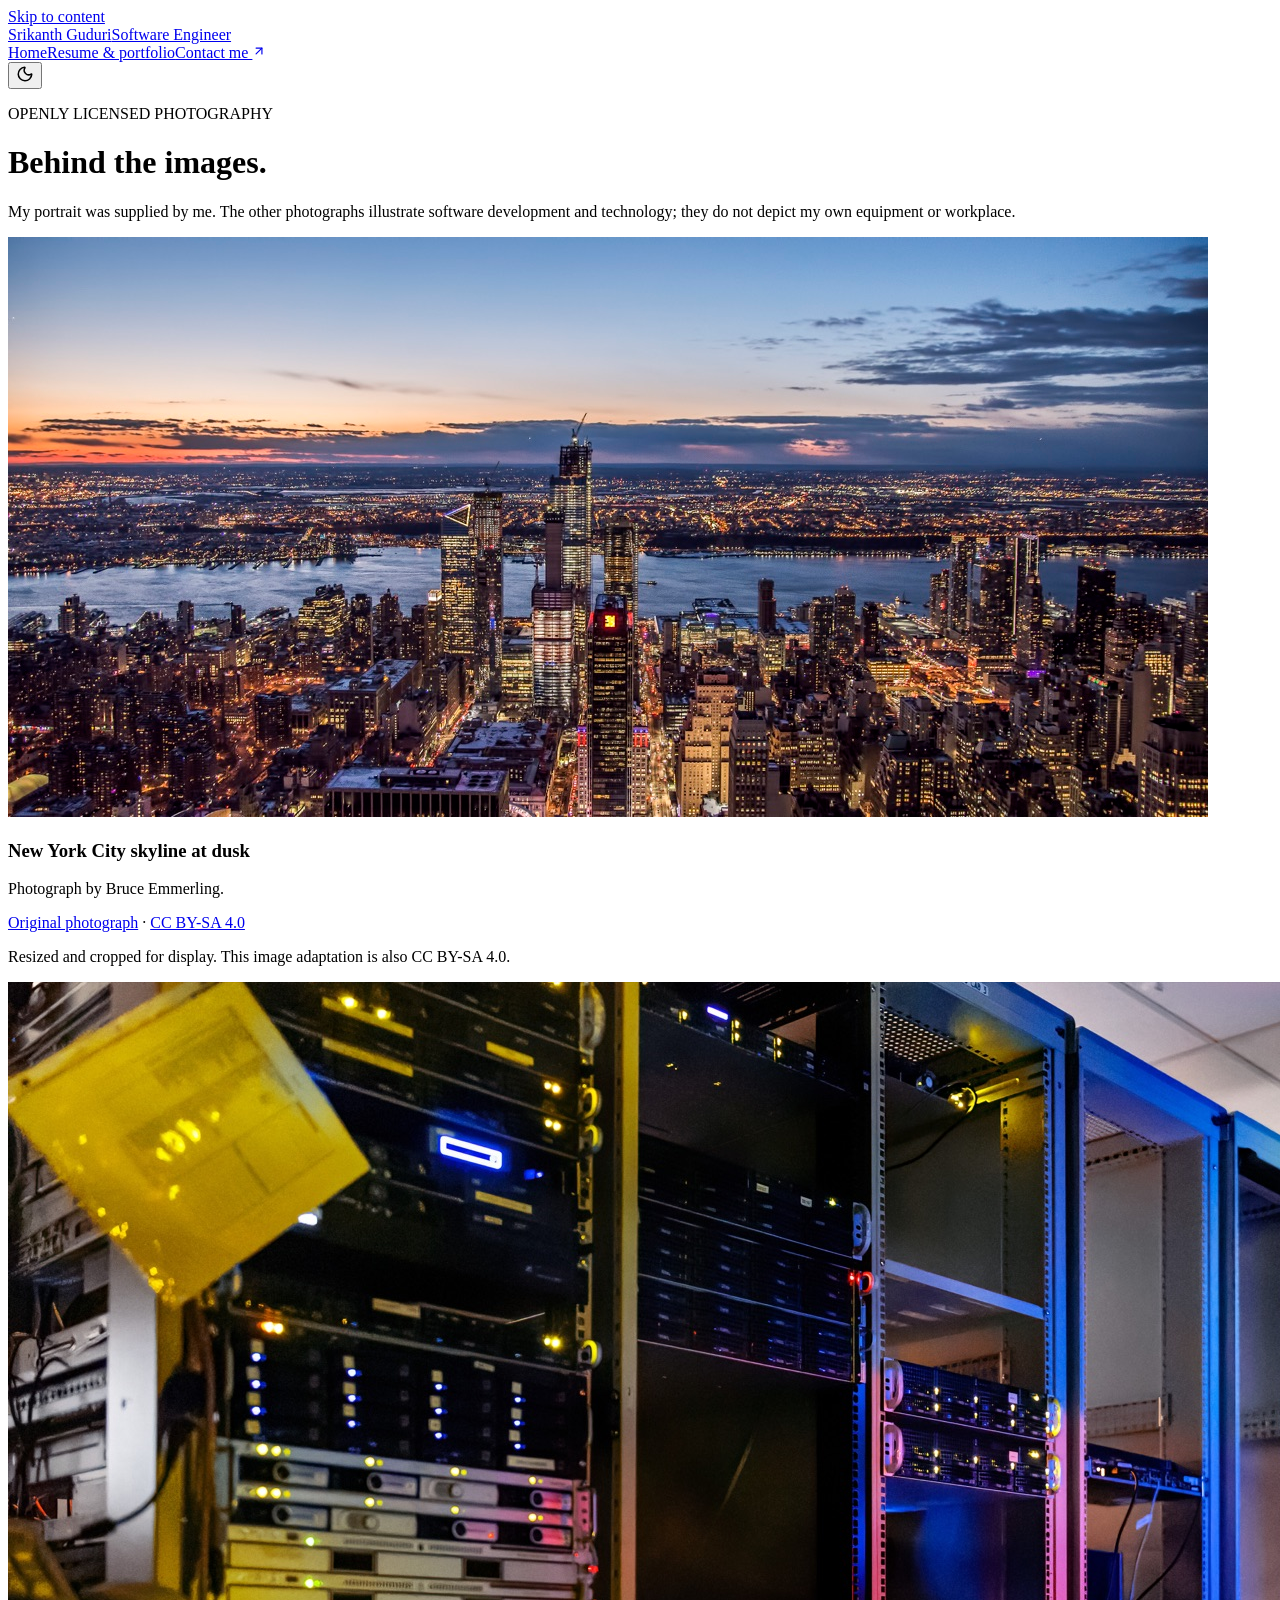
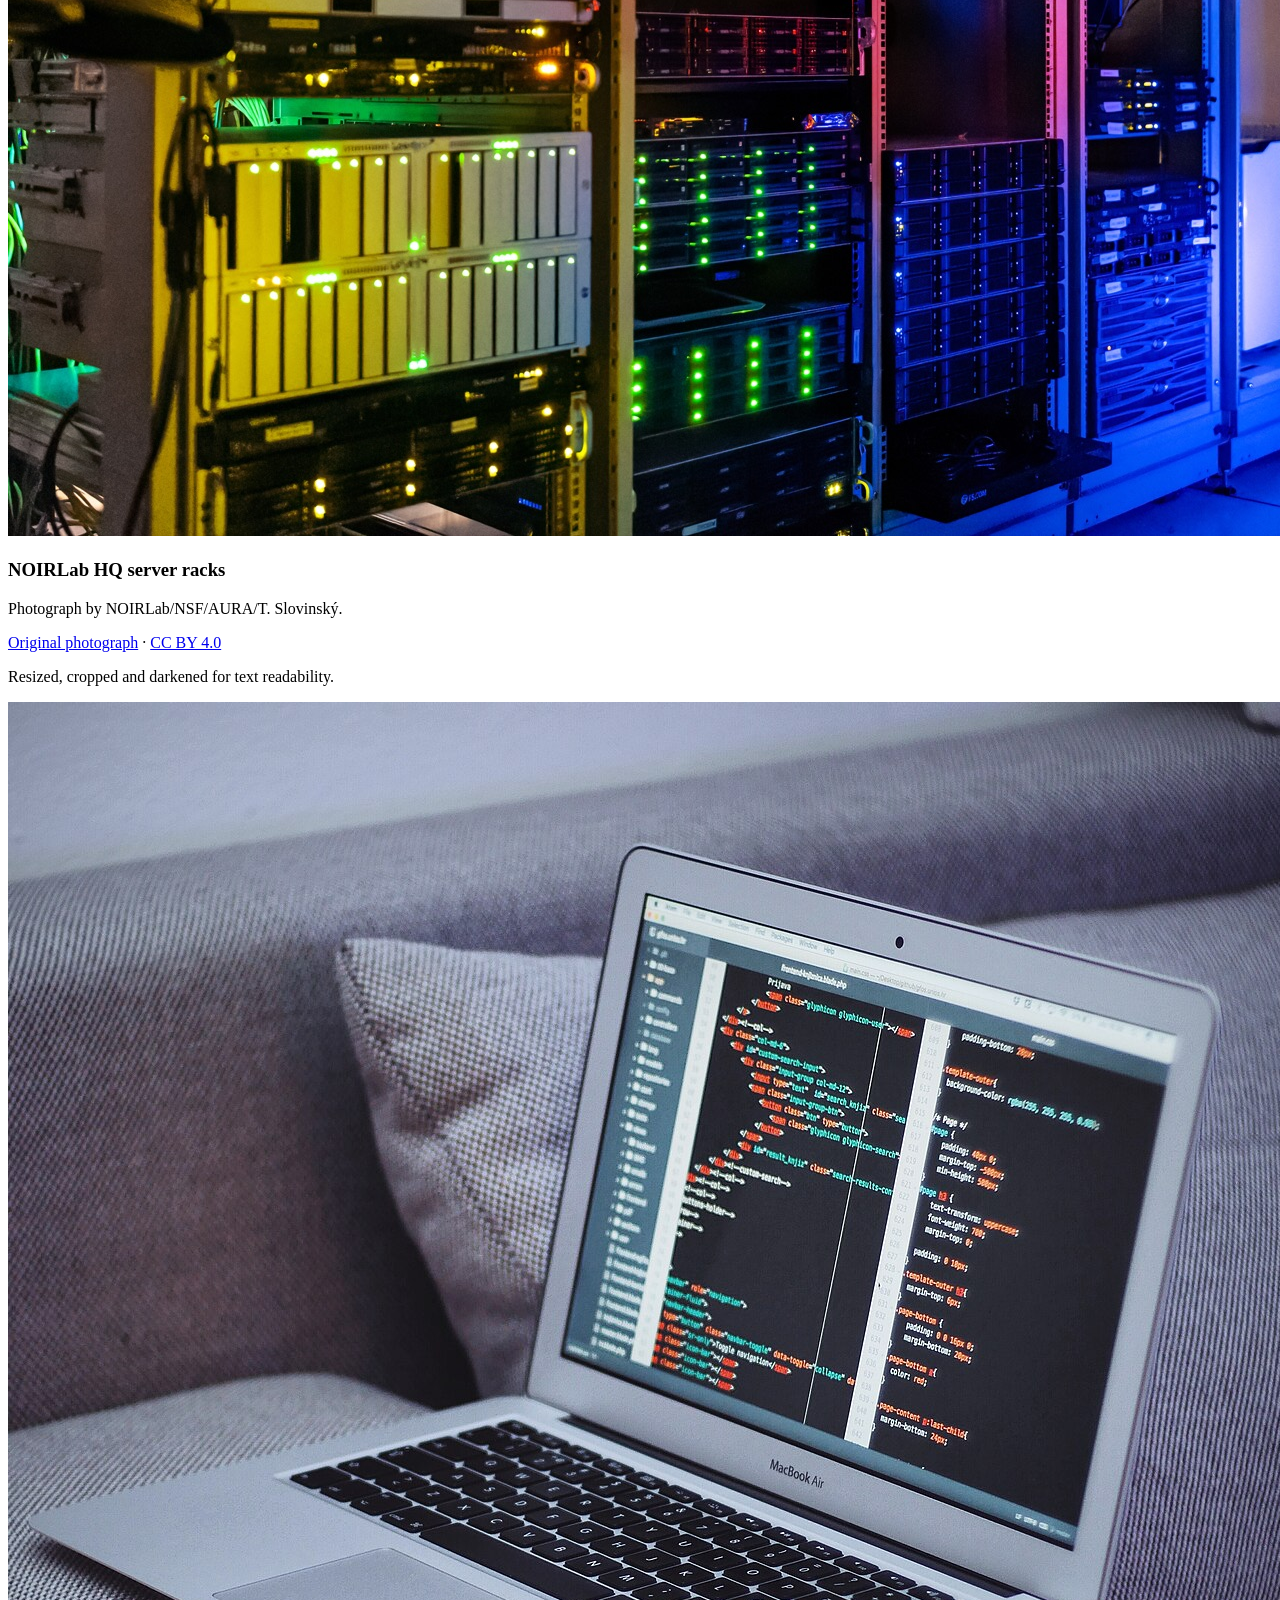
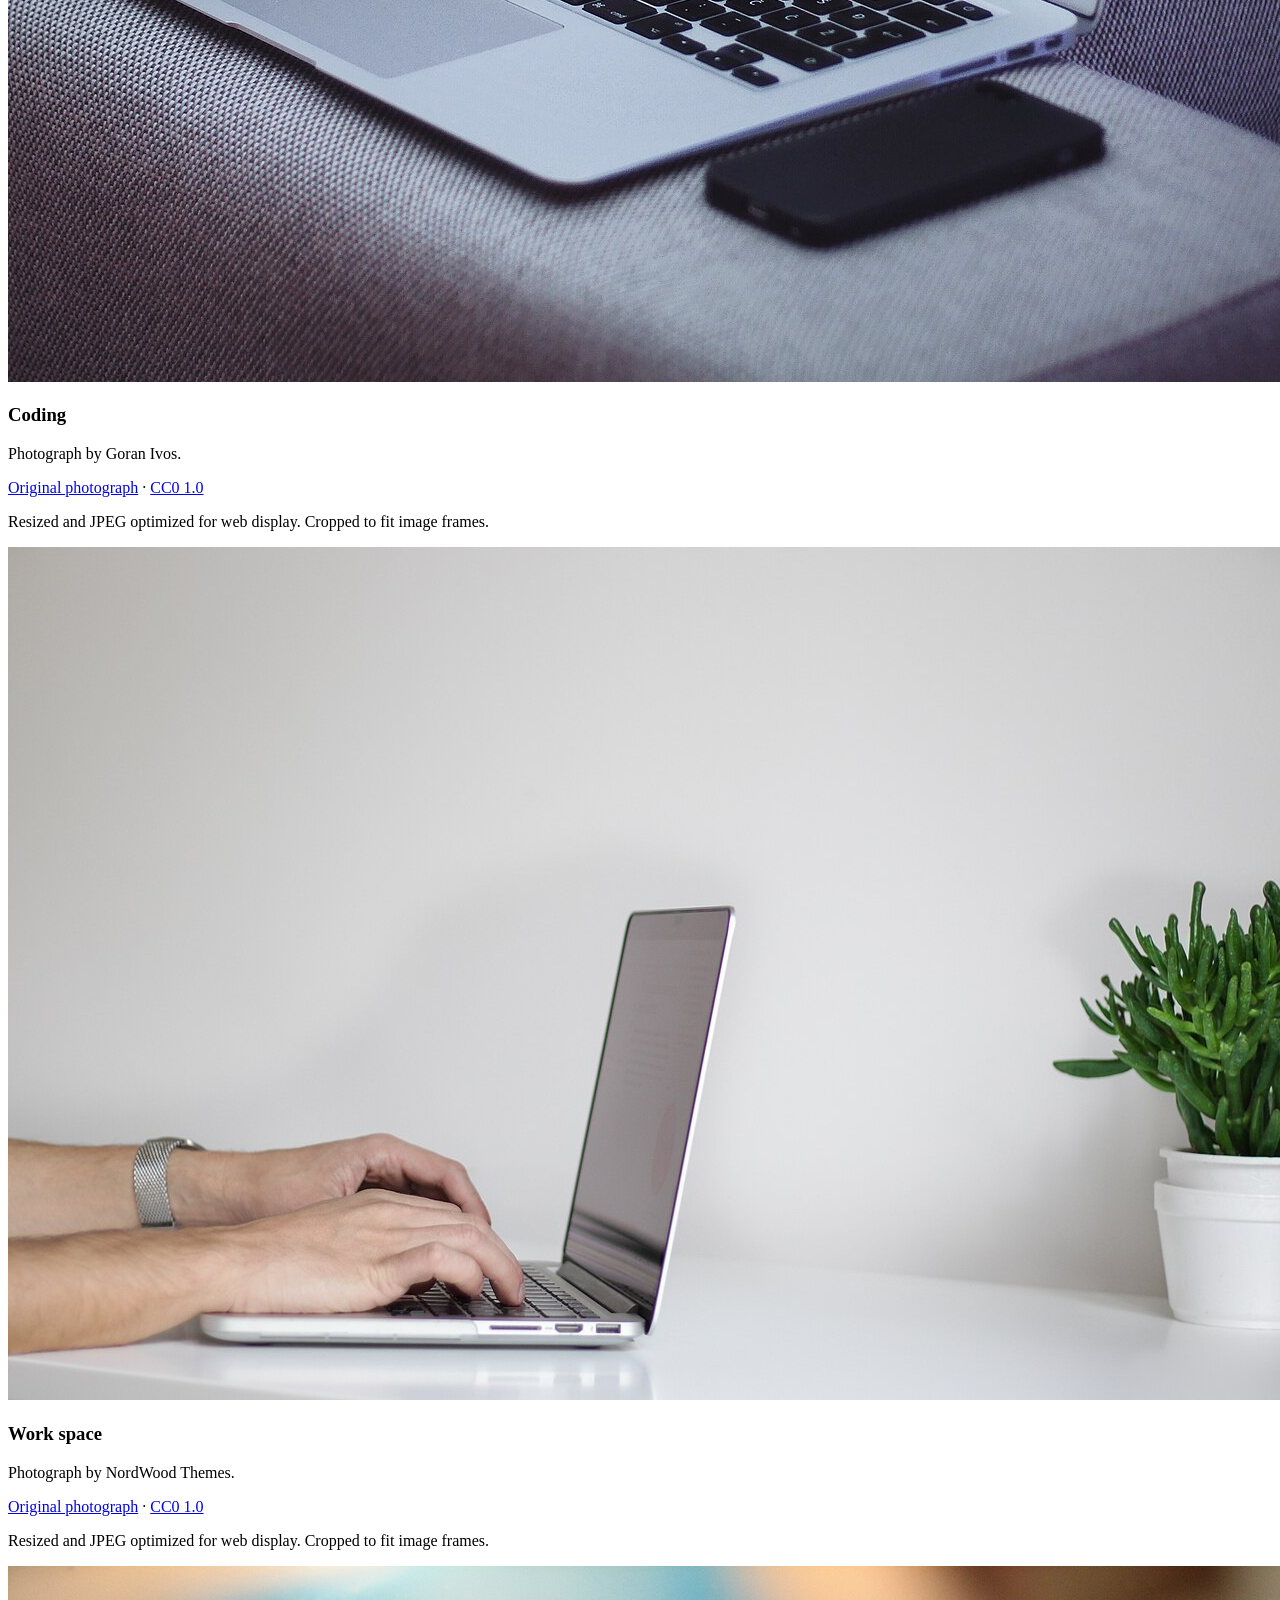
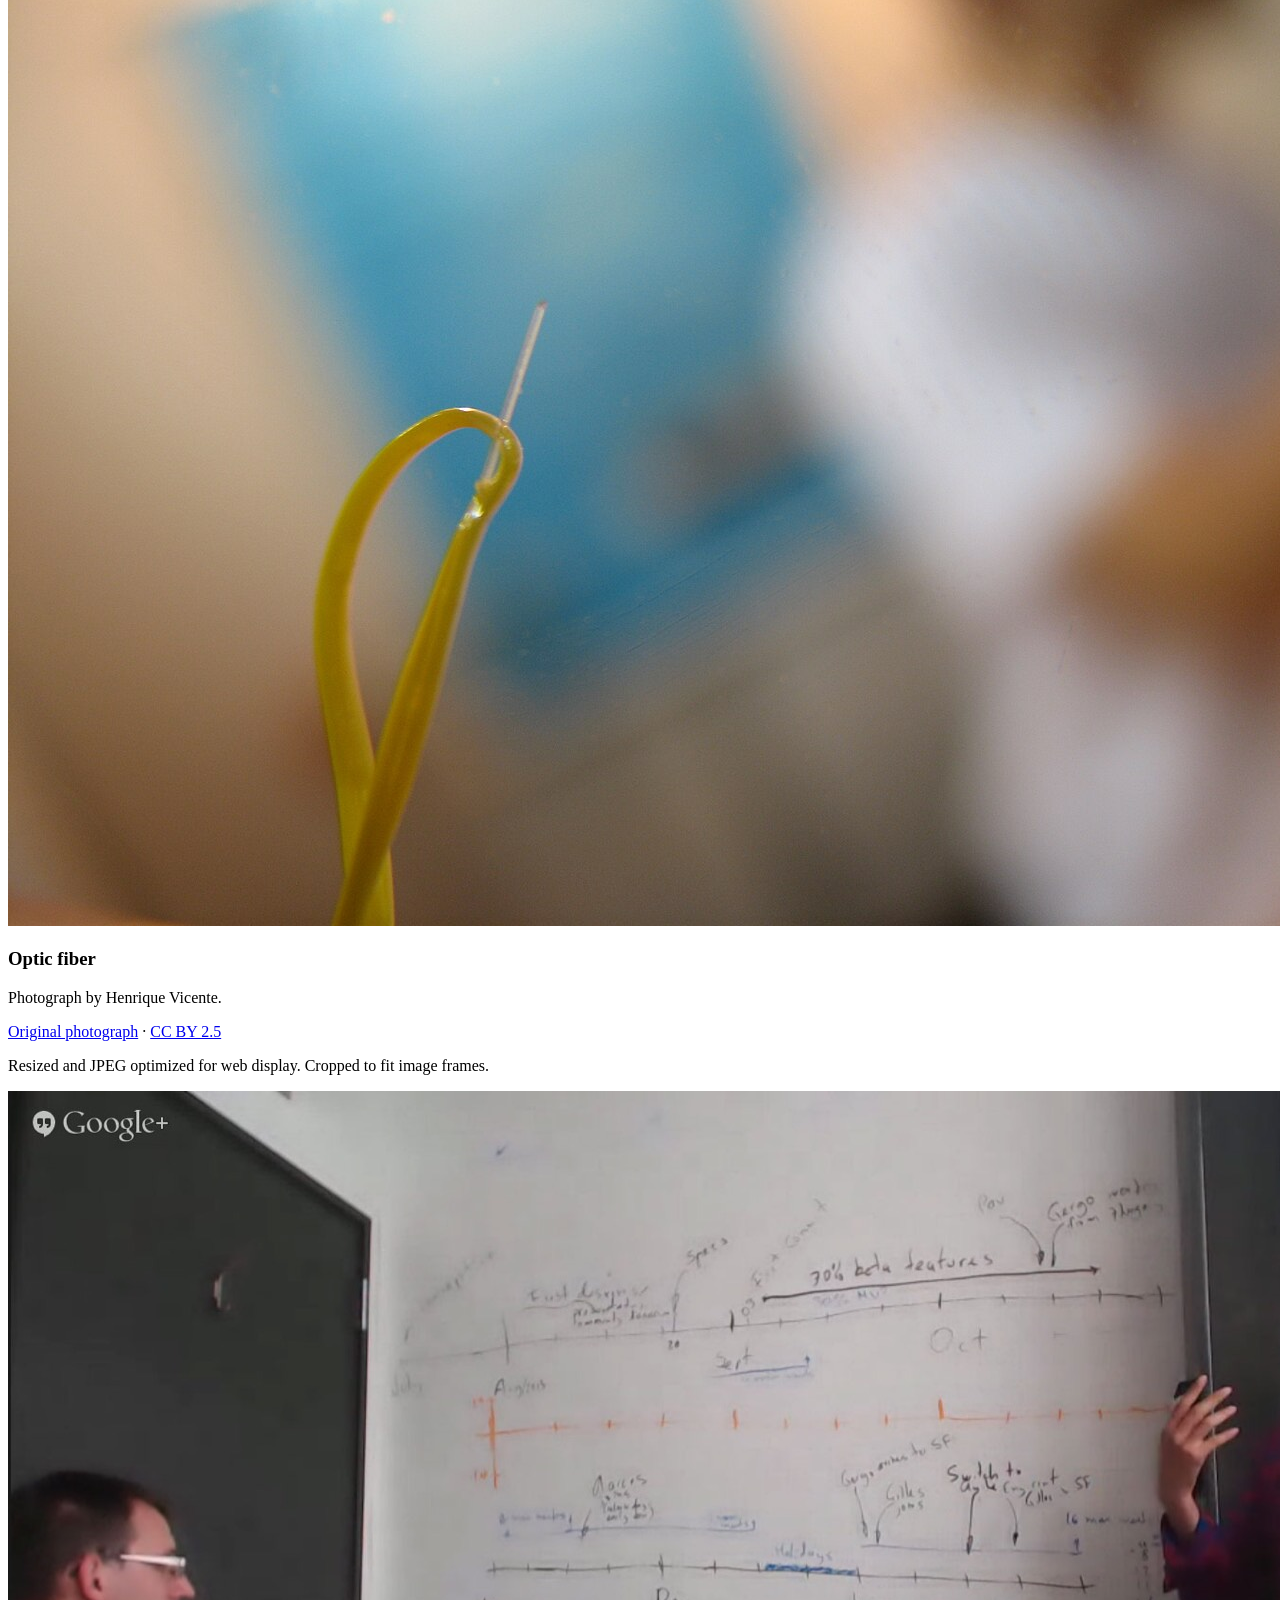
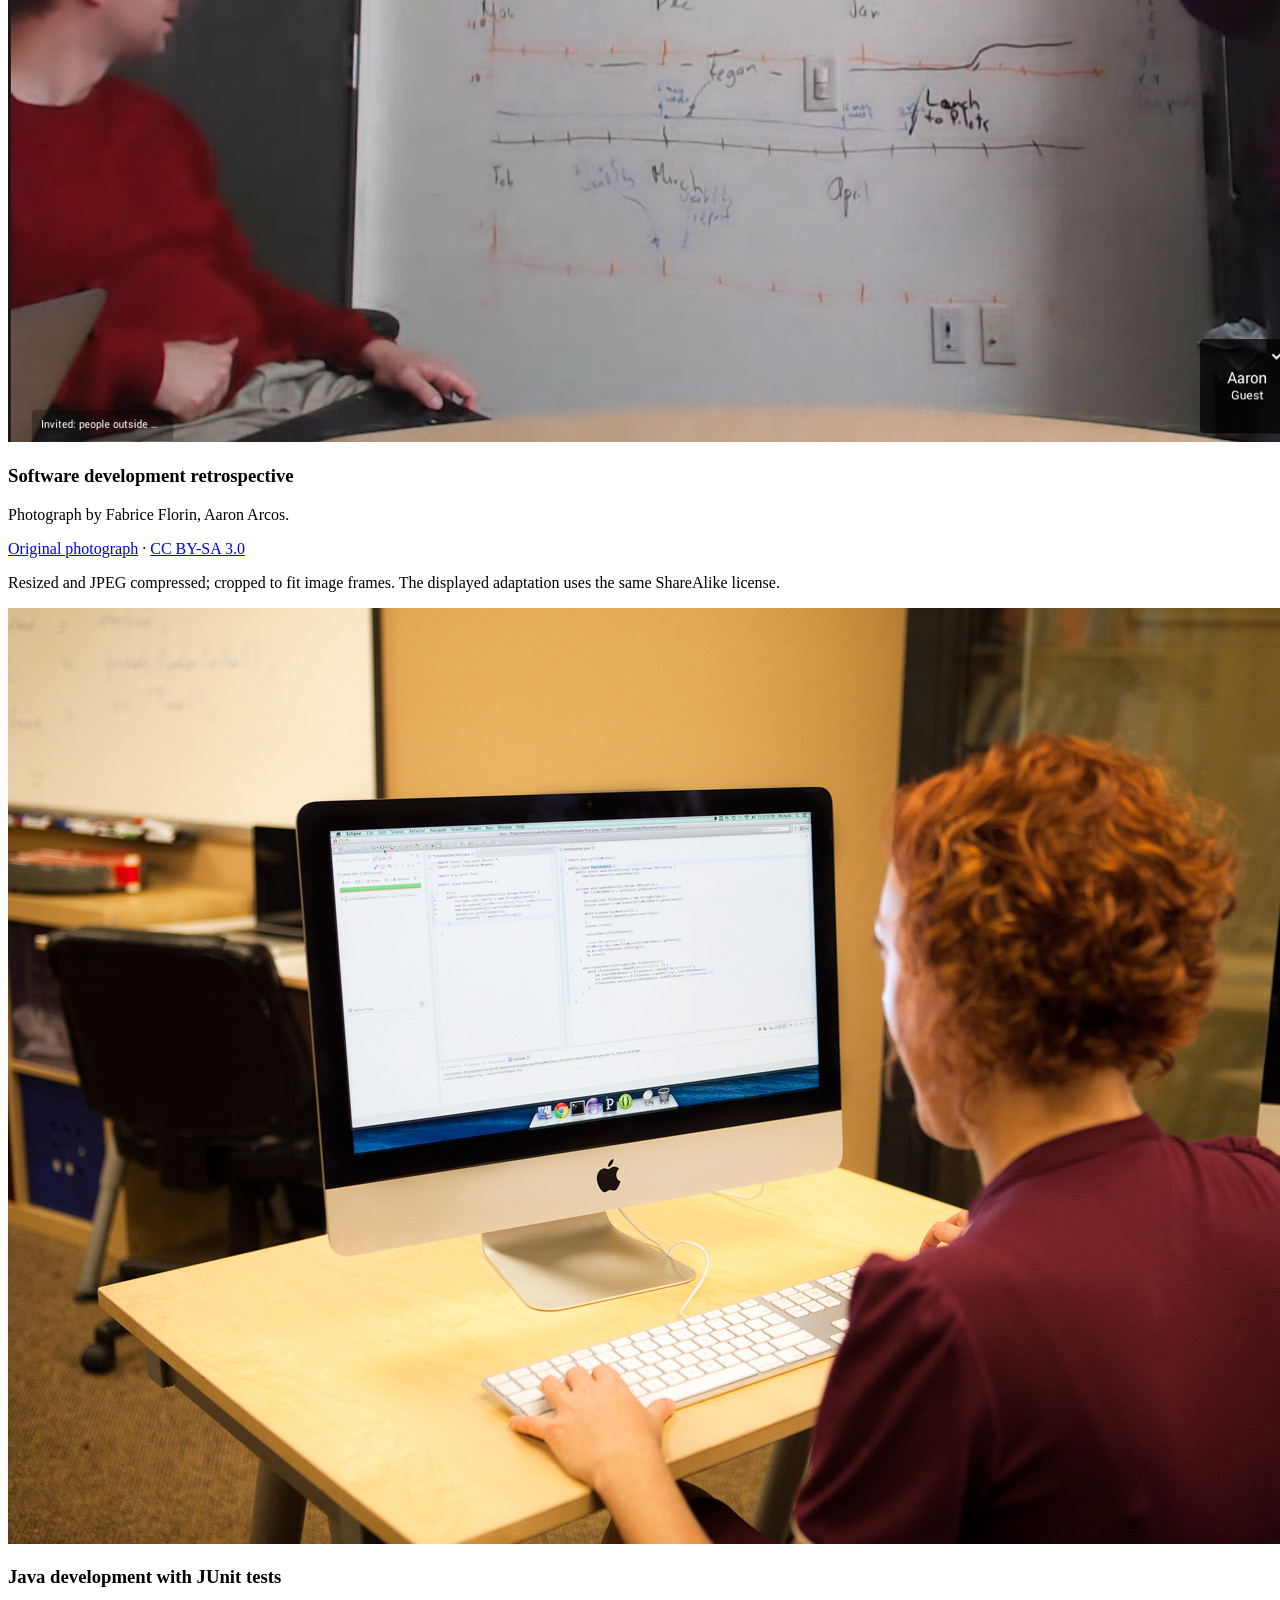
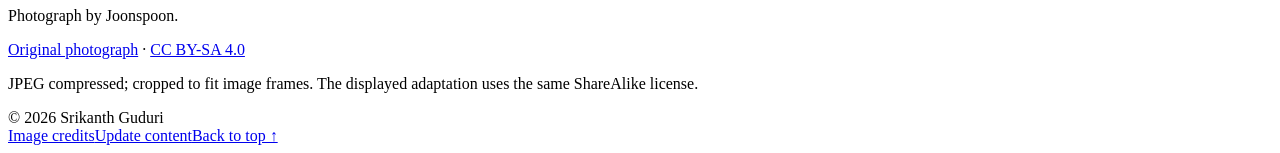
==== commit 64c2f245: "Publish Paytm experience and updated resume" ====
--- a/credits/index.html
+++ b/credits/index.html
@@ -1,2 +1,2 @@
-<!DOCTYPE html><html lang="en" data-theme="light"><head><meta charSet="utf-8"/><meta name="viewport" content="width=device-width, initial-scale=1"/><link rel="stylesheet" href="/_next/static/css/index.C2TPfK8z.css" data-rsc-css-href="/_next/static/css/index.C2TPfK8z.css" data-precedence="vite-rsc/importer-resources"/><link rel="modulepreload" fetchPriority="low" href="/_next/static/chunks/index-BEnHu-wI.js"/><script src="/_next/static/chunks/rolldown-runtime-C60lm6uB.js" type="module" async=""></script><script src="/_next/static/chunks/framework-D_rUT4EX.js" type="module" async=""></script><link rel="modulepreload" href="/_next/static/chunks/layout-segment-context-jj2RL38Q.js" crossorigin=""/><link rel="modulepreload" href="/_next/static/chunks/site-D364di9Q.js" crossorigin=""/><title>Image Credits | Srikanth Guduri</title><meta name="description" content="Java, Spring Boot, cloud and full-stack engineering. Explore Srikanth Guduri’s experience, skills, and certifications."/><script>Object.assign(((self[Symbol.for("vinext.navigationRuntime")]??={bootstrap:{routeManifest:null},functions:{}}).bootstrap.rsc??={rsc:[]}),{params:{},nav:{"pathname":"/credits","searchParams":[]}})</script><link rel="modulepreload" href="/_next/static/chunks/index-BEnHu-wI.js" />
-</head><body><div class="site-shell"><a class="skip" href="#main">Skip to content</a><header class="nav-wrap"><a href="/" class="logo" aria-label="Srikanth home">Srikanth<span class="brand-role">Software Engineer</span></a><nav aria-label="Main navigation"><a aria-current="page" href="/">Home</a><a href="/portfolio/">Resume &amp; portfolio</a><a href="#contact">Contact me <svg xmlns="http://www.w3.org/2000/svg" width="14" height="14" viewBox="0 0 24 24" fill="none" stroke="currentColor" stroke-width="2" stroke-linecap="round" stroke-linejoin="round" class="lucide lucide-arrow-up-right" aria-hidden="true"><path d="M7 7h10v10"></path><path d="M7 17 17 7"></path></svg></a></nav><button type="button" tabindex="0" data-slot="button" aria-label="Switch to dark theme" class="group/button inline-flex shrink-0 items-center justify-center rounded-lg border border-transparent bg-clip-padding text-sm font-medium whitespace-nowrap transition-all outline-none select-none focus-visible:border-ring focus-visible:ring-3 focus-visible:ring-ring/50 active:not-aria-[haspopup]:translate-y-px disabled:pointer-events-none disabled:opacity-50 aria-invalid:border-destructive aria-invalid:ring-3 aria-invalid:ring-destructive/20 dark:aria-invalid:border-destructive/50 dark:aria-invalid:ring-destructive/40 [&amp;_svg]:pointer-events-none [&amp;_svg]:shrink-0 [&amp;_svg:not([class*=&#x27;size-&#x27;])]:size-4 hover:bg-muted hover:text-foreground aria-expanded:bg-muted aria-expanded:text-foreground dark:hover:bg-muted/50 h-8 gap-1.5 px-2.5 has-data-[icon=inline-end]:pr-2 has-data-[icon=inline-start]:pl-2 theme-button"><svg xmlns="http://www.w3.org/2000/svg" width="18" height="18" viewBox="0 0 24 24" fill="none" stroke="currentColor" stroke-width="2" stroke-linecap="round" stroke-linejoin="round" class="lucide lucide-moon" aria-hidden="true"><path d="M20.985 12.486a9 9 0 1 1-9.473-9.472c.405-.022.617.46.402.803a6 6 0 0 0 8.268 8.268c.344-.215.825-.004.803.401"></path></svg></button></header><main id="main" class="shell credits"><p class="eyebrow">OPENLY LICENSED PHOTOGRAPHY</p><h1>Behind the images.</h1><p>My portrait was supplied by me. The other photographs illustrate software development and technology; they do not depict my own equipment or workplace.</p><div class="credits-grid"><article><img src="/images/city.jpg" alt="New York City skyline at dusk" loading="lazy"/><div><h3>New York City skyline at dusk</h3><p>Photograph by <!-- -->Bruce Emmerling<!-- -->.</p><a href="https://commons.wikimedia.org/wiki/File:The_New_York_City_Skyline_at_Dusk.jpg">Original photograph</a> · <a href="https://creativecommons.org/licenses/by-sa/4.0/">CC BY-SA 4.0</a><p>Resized and cropped for display. This image adaptation is also CC BY-SA 4.0.</p></div></article><article><img src="/images/detail.jpg" alt="NOIRLab HQ server racks" loading="lazy"/><div><h3>NOIRLab HQ server racks</h3><p>Photograph by <!-- -->NOIRLab/NSF/AURA/T. Slovinský<!-- -->.</p><a href="https://commons.wikimedia.org/wiki/File:NOIRLab_HQ_Server_Racks_(6V6A0375-CC).jpg">Original photograph</a> · <a href="https://creativecommons.org/licenses/by/4.0/">CC BY 4.0</a><p>Resized, cropped and darkened for text readability.</p></div></article><article><img src="/images/code.jpg" alt="Coding" loading="lazy"/><div><h3>Coding</h3><p>Photograph by <!-- -->Goran Ivos<!-- -->.</p><a href="https://commons.wikimedia.org/wiki/File:Coding_(Unsplash).jpg">Original photograph</a> · <a href="https://creativecommons.org/publicdomain/zero/1.0/">CC0 1.0</a><p>Resized and JPEG optimized for web display. Cropped to fit image frames.</p></div></article><article><img src="/images/workspace.jpg" alt="Work space" loading="lazy"/><div><h3>Work space</h3><p>Photograph by <!-- -->NordWood Themes<!-- -->.</p><a href="https://commons.wikimedia.org/wiki/File:Work_space_(Unsplash).jpg">Original photograph</a> · <a href="https://creativecommons.org/publicdomain/zero/1.0/">CC0 1.0</a><p>Resized and JPEG optimized for web display. Cropped to fit image frames.</p></div></article><article><img src="/images/network.jpg" alt="Optic fiber" loading="lazy"/><div><h3>Optic fiber</h3><p>Photograph by <!-- -->Henrique Vicente<!-- -->.</p><a href="https://commons.wikimedia.org/wiki/File:Optic_fiber.jpg">Original photograph</a> · <a href="https://creativecommons.org/licenses/by/2.5/">CC BY 2.5</a><p>Resized and JPEG optimized for web display. Cropped to fit image frames.</p></div></article><article><img src="/images/planning.jpg" alt="Software development retrospective" loading="lazy"/><div><h3>Software development retrospective</h3><p>Photograph by <!-- -->Fabrice Florin, Aaron Arcos<!-- -->.</p><a href="https://commons.wikimedia.org/wiki/File:Media_Viewer_Launch_Retrospective_Whiteboard_-_April_11_2014_02.jpg">Original photograph</a> · <a href="https://creativecommons.org/licenses/by-sa/3.0/">CC BY-SA 3.0</a><p>Resized and JPEG compressed; cropped to fit image frames. The displayed adaptation uses the same ShareAlike license.</p></div></article><article><img src="/images/testing.jpg" alt="Java development with JUnit tests" loading="lazy"/><div><h3>Java development with JUnit tests</h3><p>Photograph by <!-- -->Joonspoon<!-- -->.</p><a href="https://commons.wikimedia.org/wiki/File:Programmer_writing_code_with_Unit_Tests.jpg">Original photograph</a> · <a href="https://creativecommons.org/licenses/by-sa/4.0/">CC BY-SA 4.0</a><p>JPEG compressed; cropped to fit image frames. The displayed adaptation uses the same ShareAlike license.</p></div></article></div></main><footer class="footer shell"><span>© <!-- -->2026<!-- --> <!-- -->Srikanth</span><div><a href="/credits/">Image credits</a><a href="/studio/">Update content</a><a href="#main">Back to top ↑</a></div></footer></div><script type="module" src="/_next/static/chunks/index-BEnHu-wI.js" id="_R_" async=""></script><script>((self[Symbol.for("vinext.navigationRuntime")]??={bootstrap:{routeManifest:null},functions:{}}).bootstrap.rsc??={rsc:[]}).rsc.push("0:{\"page:/credits\":\"$L1\",\"layout:/\":\"$L2\",\"route:/credits\":\"$L3\",\"__route\":\"route:/credits\",\"__interceptionContext\":null,\"__layoutIds\":[\"layout:/\"],\"__rootLayout\":\"/\",\"__bfcacheSegmentIdentities\":{\"layout:/\":\"[\\\"layout\\\",\\\"layout:/\\\",\\\"root-boundary:/\\\",\\\"\\\"]\",\"page:/credits\":\"[\\\"page\\\",\\\"page:/credits\\\",\\\"root-boundary:/\\\",\\\"[\\\\\\\"credits\\\\\\\"]\\\"]\"},\"__srcPage\":[\"credits\",\"page\"],\"__layoutFlags\":{\"layout:/\":\"s\"},\"__artifactCompatibility\":{\"schemaVersion\":1,\"graphVersion\":\"app-route-graph:e99de7cd94da6c90\",\"deploymentVersion\":\"aaeb09b3-1052-4505-8fdc-6572372fe8f8\",\"appElementsSchemaVersion\":1,\"rscPayloadSchemaVersion\":1,\"rootBoundaryId\":\"/\",\"renderEpoch\":null}}\n")</script><script>((self[Symbol.for("vinext.navigationRuntime")]??={bootstrap:{routeManifest:null},functions:{}}).bootstrap.rsc??={rsc:[]}).rsc.push("4:I[\"8c0f216c4604\",[],\"Children\",1]\n")</script><script>((self[Symbol.for("vinext.navigationRuntime")]??={bootstrap:{routeManifest:null},functions:{}}).bootstrap.rsc??={rsc:[]}).rsc.push("5:I[\"593f344dc510\",[],\"GlobalErrorBoundary\",1]\n")</script><script>((self[Symbol.for("vinext.navigationRuntime")]??={bootstrap:{routeManifest:null},functions:{}}).bootstrap.rsc??={rsc:[]}).rsc.push("6:I[\"0b874ad30386\",[],\"default\",1]\n")</script><script>((self[Symbol.for("vinext.navigationRuntime")]??={bootstrap:{routeManifest:null},functions:{}}).bootstrap.rsc??={rsc:[]}).rsc.push("7:I[\"593f344dc510\",[],\"ErrorBoundary\",1]\n")</script><script>((self[Symbol.for("vinext.navigationRuntime")]??={bootstrap:{routeManifest:null},functions:{}}).bootstrap.rsc??={rsc:[]}).rsc.push("8:I[\"15c18cfaeeff\",[],\"LayoutSegmentProvider\",1]\n")</script><script>((self[Symbol.for("vinext.navigationRuntime")]??={bootstrap:{routeManifest:null},functions:{}}).bootstrap.rsc??={rsc:[]}).rsc.push("9:I[\"8c0f216c4604\",[],\"Slot\",1]\n")</script><script>((self[Symbol.for("vinext.navigationRuntime")]??={bootstrap:{routeManifest:null},functions:{}}).bootstrap.rsc??={rsc:[]}).rsc.push("a:I[\"593f344dc510\",[],\"NotFoundBoundary\",1]\n")</script><script>((self[Symbol.for("vinext.navigationRuntime")]??={bootstrap:{routeManifest:null},functions:{}}).bootstrap.rsc??={rsc:[]}).rsc.push("b:I[\"9276801271d6\",[],\"AppRouterScrollTarget\",1]\n")</script><script>((self[Symbol.for("vinext.navigationRuntime")]??={bootstrap:{routeManifest:null},functions:{}}).bootstrap.rsc??={rsc:[]}).rsc.push("c:I[\"593f344dc510\",[],\"RedirectBoundary\",1]\n")</script><script>((self[Symbol.for("vinext.navigationRuntime")]??={bootstrap:{routeManifest:null},functions:{}}).bootstrap.rsc??={rsc:[]}).rsc.push(":HL[\"/_next/static/css/index.C2TPfK8z.css\",\"style\"     ]\n")</script><script>((self[Symbol.for("vinext.navigationRuntime")]??={bootstrap:{routeManifest:null},functions:{}}).bootstrap.rsc??={rsc:[]}).rsc.push("2:[[[\"$\",\"link\",\"css:/_next/static/css/index.C2TPfK8z.css\",{\"rel\":\"stylesheet\",\"precedence\":\"vite-rsc/importer-resources\",\"href\":\"/_next/static/css/index.C2TPfK8z.css\",\"data-rsc-css-href\":\"/_next/static/css/index.C2TPfK8z.css\"}],\"$undefined\"],[\"$\",\"html\",null,{\"lang\":\"en\",\"data-theme\":\"light\",\"children\":[\"$\",\"body\",null,{\"children\":[\"$\",\"$L4\",null,{}]}]}]]\n")</script><script>((self[Symbol.for("vinext.navigationRuntime")]??={bootstrap:{routeManifest:null},functions:{}}).bootstrap.rsc??={rsc:[]}).rsc.push("3:[[[\"$\",\"meta\",null,{\"charSet\":\"utf-8\"}],[[\"$\",\"title\",\"0\",{\"children\":\"Image Credits | Srikanth Guduri\"}],[\"$\",\"meta\",\"1\",{\"name\":\"description\",\"content\":\"Java, Spring Boot, cloud and full-stack engineering. Explore Srikanth Guduri’s experience, skills, and certifications.\"}]],[[\"$\",\"meta\",\"0\",{\"name\":\"viewport\",\"content\":\"width=device-width, initial-scale=1\"}]]],[\"$\",\"$L5\",null,{\"fallback\":\"$6\",\"children\":[\"$\",\"$L7\",null,{\"fallback\":\"$6\",\"children\":[\"$\",\"$L8\",null,{\"providerId\":\"layout:/\",\"segmentMap\":{\"children\":[\"credits\"]},\"children\":[\"$\",\"$L9\",null,{\"id\":\"layout:/\",\"parallelSlots\":\"$undefined\",\"children\":[\"$\",\"$La\",null,{\"resetKey\":\"credits\",\"fallback\":[[\"$\",\"title\",null,{\"children\":\"404: This page could not be found.\"}],[\"$\",\"div\",null,{\"style\":{\"fontFamily\":\"system-ui,\\\"Segoe UI\\\",Roboto,Helvetica,Arial,sans-serif,\\\"Apple Color Emoji\\\",\\\"Segoe UI Emoji\\\"\",\"height\":\"100vh\",\"textAlign\":\"center\",\"display\":\"flex\",\"flexDirection\":\"column\",\"alignItems\":\"center\",\"justifyContent\":\"center\"},\"children\":[\"$\",\"div\",null,{\"children\":[[\"$\",\"style\",null,{\"dangerouslySetInnerHTML\":{\"__html\":\"body{color:#000;background:#fff;margin:0}.next-error-h1{border-right:1px solid rgba(0,0,0,.3)}@media (prefers-color-scheme:dark){body{color:#fff;background:#000}.next-error-h1{border-right:1px solid rgba(255,255,255,.3)}}\"}}],[\"$\",\"h1\",null,{\"className\":\"next-error-h1\",\"style\":{\"display\":\"inline-block\",\"margin\":\"0 20px 0 0\",\"padding\":\"0 23px 0 0\",\"fontSize\":24,\"fontWeight\":500,\"verticalAlign\":\"top\",\"lineHeight\":\"49px\"},\"children\":404}],[\"$\",\"div\",null,{\"style\":{\"display\":\"inline-block\"},\"children\":[\"$\",\"h2\",null,{\"style\":{\"fontSize\":14,\"fontWeight\":400,\"lineHeight\":\"49px\",\"margin\":0},\"children\":\"This page could not be found.\"}]}]]}]}]],\"children\":[\"$\",\"$Lb\",null,{\"children\":[\"$\",\"$Lc\",null,{\"children\":[[\"$\",\"$L8\",null,{\"providerId\":\"page:/credits\",\"segmentMap\":{\"children\":[\"__PAGE__\"]},\"children\":[\"$\",\"$L9\",null,{\"id\":\"page:/credits\"}]}],null]}]}]}]}]}]}]}],null,null]\n")</script><script>((self[Symbol.for("vinext.navigationRuntime")]??={bootstrap:{routeManifest:null},functions:{}}).bootstrap.rsc??={rsc:[]}).rsc.push("d:I[\"b85b39017127\",[],\"Site\",1]\n")</script><script>((self[Symbol.for("vinext.navigationRuntime")]??={bootstrap:{routeManifest:null},functions:{}}).bootstrap.rsc??={rsc:[]}).rsc.push("1:[\"$\",\"$Ld\",null,{\"children\":[\"$\",\"main\",null,{\"id\":\"main\",\"className\":\"shell credits\",\"children\":[[\"$\",\"p\",null,{\"className\":\"eyebrow\",\"children\":\"OPENLY LICENSED PHOTOGRAPHY\"}],[\"$\",\"h1\",null,{\"children\":\"Behind the images.\"}],[\"$\",\"p\",null,{\"children\":\"My portrait was supplied by me. The other photographs illustrate software development and technology; they do not depict my own equipment or workplace.\"}],[\"$\",\"div\",null,{\"className\":\"credits-grid\",\"children\":[[\"$\",\"article\",\"city.jpg\",{\"children\":[[\"$\",\"img\",null,{\"src\":\"/images/city.jpg\",\"alt\":\"New York City skyline at dusk\",\"loading\":\"lazy\"}],[\"$\",\"div\",null,{\"children\":[[\"$\",\"h3\",null,{\"children\":\"New York City skyline at dusk\"}],[\"$\",\"p\",null,{\"children\":[\"Photograph by \",\"Bruce Emmerling\",\".\"]}],[\"$\",\"a\",null,{\"href\":\"https://commons.wikimedia.org/wiki/File:The_New_York_City_Skyline_at_Dusk.jpg\",\"children\":\"Original photograph\"}],\" · \",[\"$\",\"a\",null,{\"href\":\"https://creativecommons.org/licenses/by-sa/4.0/\",\"children\":\"CC BY-SA 4.0\"}],[\"$\",\"p\",null,{\"children\":\"Resized and cropped for display. This image adaptation is also CC BY-SA 4.0.\"}]]}]]}],[\"$\",\"article\",\"detail.jpg\",{\"children\":[[\"$\",\"img\",null,{\"src\":\"/images/detail.jpg\",\"alt\":\"NOIRLab HQ server racks\",\"loading\":\"lazy\"}],[\"$\",\"div\",null,{\"children\":[[\"$\",\"h3\",null,{\"children\":\"NOIRLab HQ server racks\"}],[\"$\",\"p\",null,{\"children\":[\"Photograph by \",\"NOIRLab/NSF/AURA/T. Slovinský\",\".\"]}],[\"$\",\"a\",null,{\"href\":\"https://commons.wikimedia.org/wiki/File:NOIRLab_HQ_Server_Racks_(6V6A0375-CC).jpg\",\"children\":\"Original photograph\"}],\" · \",[\"$\",\"a\",null,{\"href\":\"https://creativecommons.org/licenses/by/4.0/\",\"children\":\"CC BY 4.0\"}],[\"$\",\"p\",null,{\"children\":\"Resized, cropped and darkened for text readability.\"}]]}]]}],[\"$\",\"article\",\"code.jpg\",{\"children\":[[\"$\",\"img\",null,{\"src\":\"/images/code.jpg\",\"alt\":\"Coding\",\"loading\":\"lazy\"}],[\"$\",\"div\",null,{\"children\":[[\"$\",\"h3\",null,{\"children\":\"Coding\"}],[\"$\",\"p\",null,{\"children\":[\"Photograph by \",\"Goran Ivos\",\".\"]}],[\"$\",\"a\",null,{\"href\":\"https://commons.wikimedia.org/wiki/File:Coding_(Unsplash).jpg\",\"children\":\"Original photograph\"}],\" · \",[\"$\",\"a\",null,{\"href\":\"https://creativecommons.org/publicdomain/zero/1.0/\",\"children\":\"CC0 1.0\"}],[\"$\",\"p\",null,{\"children\":\"Resized and JPEG optimized for web display. Cropped to fit image frames.\"}]]}]]}],[\"$\",\"article\",\"workspace.jpg\",{\"children\":[[\"$\",\"img\",null,{\"src\":\"/images/workspace.jpg\",\"alt\":\"Work space\",\"loading\":\"lazy\"}],[\"$\",\"div\",null,{\"children\":[[\"$\",\"h3\",null,{\"children\":\"Work space\"}],[\"$\",\"p\",null,{\"children\":[\"Photograph by \",\"NordWood Themes\",\".\"]}],[\"$\",\"a\",null,{\"href\":\"https://commons.wikimedia.org/wiki/File:Work_space_(Unsplash).jpg\",\"children\":\"Original photograph\"}],\" · \",[\"$\",\"a\",null,{\"href\":\"https://creativecommons.org/publicdomain/zero/1.0/\",\"children\":\"CC0 1.0\"}],[\"$\",\"p\",null,{\"children\":\"Resized and JPEG optimized for web display. Cropped to fit image frames.\"}]]}]]}],[\"$\",\"article\",\"network.jpg\",{\"children\":[[\"$\",\"img\",null,{\"src\":\"/images/network.jpg\",\"alt\":\"Optic fiber\",\"loading\":\"lazy\"}],[\"$\",\"div\",null,{\"children\":[[\"$\",\"h3\",null,{\"children\":\"Optic fiber\"}],[\"$\",\"p\",null,{\"children\":[\"Photograph by \",\"Henrique Vicente\",\".\"]}],[\"$\",\"a\",null,{\"href\":\"https://commons.wikimedia.org/wiki/File:Optic_fiber.jpg\",\"children\":\"Original photograph\"}],\" · \",[\"$\",\"a\",null,{\"href\":\"https://creativecommons.org/licenses/by/2.5/\",\"children\":\"CC BY 2.5\"}],[\"$\",\"p\",null,{\"children\":\"Resized and JPEG optimized for web display. Cropped to fit image frames.\"}]]}]]}],[\"$\",\"article\",\"planning.jpg\",{\"children\":[[\"$\",\"img\",null,{\"src\":\"/images/planning.jpg\",\"alt\":\"Software development retrospective\",\"loading\":\"lazy\"}],[\"$\",\"div\",null,{\"children\":[[\"$\",\"h3\",null,{\"children\":\"Software development retrospective\"}],[\"$\",\"p\",null,{\"children\":[\"Photograph by \",\"Fabrice Florin, Aaron Arcos\",\".\"]}],[\"$\",\"a\",null,{\"href\":\"https://commons.wikimedia.org/wiki/File:Media_Viewer_Launch_Retrospective_Whiteboard_-_April_11_2014_02.jpg\",\"children\":\"Original photograph\"}],\" · \",[\"$\",\"a\",null,{\"href\":\"https://creativecommons.org/licenses/by-sa/3.0/\",\"children\":\"CC BY-SA 3.0\"}],[\"$\",\"p\",null,{\"children\":\"Resized and JPEG compressed; cropped to fit image frames. The displayed adaptation uses the same ShareAlike license.\"}]]}]]}],[\"$\",\"article\",\"testing.jpg\",{\"children\":[\"$Le\",\"$Lf\"]}]]}]]}]}]\n")</script><script>((self[Symbol.for("vinext.navigationRuntime")]??={bootstrap:{routeManifest:null},functions:{}}).bootstrap.rsc??={rsc:[]}).rsc.push("e:[\"$\",\"img\",null,{\"src\":\"/images/testing.jpg\",\"alt\":\"Java development with JUnit tests\",\"loading\":\"lazy\"}]\n")</script><script>((self[Symbol.for("vinext.navigationRuntime")]??={bootstrap:{routeManifest:null},functions:{}}).bootstrap.rsc??={rsc:[]}).rsc.push("f:[\"$\",\"div\",null,{\"children\":[[\"$\",\"h3\",null,{\"children\":\"Java development with JUnit tests\"}],[\"$\",\"p\",null,{\"children\":[\"Photograph by \",\"Joonspoon\",\".\"]}],[\"$\",\"a\",null,{\"href\":\"https://commons.wikimedia.org/wiki/File:Programmer_writing_code_with_Unit_Tests.jpg\",\"children\":\"Original photograph\"}],\" · \",[\"$\",\"a\",null,{\"href\":\"https://creativecommons.org/licenses/by-sa/4.0/\",\"children\":\"CC BY-SA 4.0\"}],[\"$\",\"p\",null,{\"children\":\"JPEG compressed; cropped to fit image frames. The displayed adaptation uses the same ShareAlike license.\"}]]}]\n")</script><script>Object.assign(((self[Symbol.for("vinext.navigationRuntime")]??={bootstrap:{routeManifest:null},functions:{}}).bootstrap.rsc??={rsc:[]}),{"initialCacheKind":"static"});((self[Symbol.for("vinext.navigationRuntime")]??={bootstrap:{routeManifest:null},functions:{}}).bootstrap.rsc??={rsc:[]}).done=true</script></body></html>+<!DOCTYPE html><html lang="en" data-theme="light"><head><meta charSet="utf-8"/><meta name="viewport" content="width=device-width, initial-scale=1"/><link rel="stylesheet" href="/_next/static/css/index.hxGEBp2H.css" data-rsc-css-href="/_next/static/css/index.hxGEBp2H.css" data-precedence="vite-rsc/importer-resources"/><link rel="modulepreload" fetchPriority="low" href="/_next/static/chunks/index-DaMl4ZVE.js"/><script src="/_next/static/chunks/rolldown-runtime-C60lm6uB.js" type="module" async=""></script><script src="/_next/static/chunks/framework-D_rUT4EX.js" type="module" async=""></script><link rel="modulepreload" href="/_next/static/chunks/layout-segment-context-D7LD_yom.js" crossorigin=""/><link rel="modulepreload" href="/_next/static/chunks/site-pUAs2UMu.js" crossorigin=""/><title>Image Credits | Srikanth Guduri</title><meta name="description" content="Java, Spring Boot, cloud and full-stack engineering. Explore Srikanth Guduri’s experience, skills, and certifications."/><script>Object.assign(((self[Symbol.for("vinext.navigationRuntime")]??={bootstrap:{routeManifest:null},functions:{}}).bootstrap.rsc??={rsc:[]}),{params:{},nav:{"pathname":"/credits","searchParams":[]}})</script><link rel="modulepreload" href="/_next/static/chunks/index-DaMl4ZVE.js" />
+</head><body><div class="site-shell"><a class="skip" href="#main">Skip to content</a><header class="nav-wrap"><a href="/" class="logo" aria-label="Srikanth Guduri home">Srikanth Guduri<span class="brand-role">Software Engineer</span></a><nav aria-label="Main navigation"><a aria-current="page" href="/">Home</a><a href="/portfolio/">Resume &amp; portfolio</a><a href="#contact">Contact me <svg xmlns="http://www.w3.org/2000/svg" width="14" height="14" viewBox="0 0 24 24" fill="none" stroke="currentColor" stroke-width="2" stroke-linecap="round" stroke-linejoin="round" class="lucide lucide-arrow-up-right" aria-hidden="true"><path d="M7 7h10v10"></path><path d="M7 17 17 7"></path></svg></a></nav><button type="button" tabindex="0" data-slot="button" aria-label="Switch to dark theme" class="group/button inline-flex shrink-0 items-center justify-center rounded-lg border border-transparent bg-clip-padding text-sm font-medium whitespace-nowrap transition-all outline-none select-none focus-visible:border-ring focus-visible:ring-3 focus-visible:ring-ring/50 active:not-aria-[haspopup]:translate-y-px disabled:pointer-events-none disabled:opacity-50 aria-invalid:border-destructive aria-invalid:ring-3 aria-invalid:ring-destructive/20 dark:aria-invalid:border-destructive/50 dark:aria-invalid:ring-destructive/40 [&amp;_svg]:pointer-events-none [&amp;_svg]:shrink-0 [&amp;_svg:not([class*=&#x27;size-&#x27;])]:size-4 hover:bg-muted hover:text-foreground aria-expanded:bg-muted aria-expanded:text-foreground dark:hover:bg-muted/50 h-8 gap-1.5 px-2.5 has-data-[icon=inline-end]:pr-2 has-data-[icon=inline-start]:pl-2 theme-button"><svg xmlns="http://www.w3.org/2000/svg" width="18" height="18" viewBox="0 0 24 24" fill="none" stroke="currentColor" stroke-width="2" stroke-linecap="round" stroke-linejoin="round" class="lucide lucide-moon" aria-hidden="true"><path d="M20.985 12.486a9 9 0 1 1-9.473-9.472c.405-.022.617.46.402.803a6 6 0 0 0 8.268 8.268c.344-.215.825-.004.803.401"></path></svg></button></header><main id="main" class="shell credits"><p class="eyebrow">OPENLY LICENSED PHOTOGRAPHY</p><h1>Behind the images.</h1><p>My portrait was supplied by me. The other photographs illustrate software development and technology; they do not depict my own equipment or workplace.</p><div class="credits-grid"><article><img src="/images/city.jpg" alt="New York City skyline at dusk" loading="lazy"/><div><h3>New York City skyline at dusk</h3><p>Photograph by <!-- -->Bruce Emmerling<!-- -->.</p><a href="https://commons.wikimedia.org/wiki/File:The_New_York_City_Skyline_at_Dusk.jpg">Original photograph</a> · <a href="https://creativecommons.org/licenses/by-sa/4.0/">CC BY-SA 4.0</a><p>Resized and cropped for display. This image adaptation is also CC BY-SA 4.0.</p></div></article><article><img src="/images/detail.jpg" alt="NOIRLab HQ server racks" loading="lazy"/><div><h3>NOIRLab HQ server racks</h3><p>Photograph by <!-- -->NOIRLab/NSF/AURA/T. Slovinský<!-- -->.</p><a href="https://commons.wikimedia.org/wiki/File:NOIRLab_HQ_Server_Racks_(6V6A0375-CC).jpg">Original photograph</a> · <a href="https://creativecommons.org/licenses/by/4.0/">CC BY 4.0</a><p>Resized, cropped and darkened for text readability.</p></div></article><article><img src="/images/code.jpg" alt="Coding" loading="lazy"/><div><h3>Coding</h3><p>Photograph by <!-- -->Goran Ivos<!-- -->.</p><a href="https://commons.wikimedia.org/wiki/File:Coding_(Unsplash).jpg">Original photograph</a> · <a href="https://creativecommons.org/publicdomain/zero/1.0/">CC0 1.0</a><p>Resized and JPEG optimized for web display. Cropped to fit image frames.</p></div></article><article><img src="/images/workspace.jpg" alt="Work space" loading="lazy"/><div><h3>Work space</h3><p>Photograph by <!-- -->NordWood Themes<!-- -->.</p><a href="https://commons.wikimedia.org/wiki/File:Work_space_(Unsplash).jpg">Original photograph</a> · <a href="https://creativecommons.org/publicdomain/zero/1.0/">CC0 1.0</a><p>Resized and JPEG optimized for web display. Cropped to fit image frames.</p></div></article><article><img src="/images/network.jpg" alt="Optic fiber" loading="lazy"/><div><h3>Optic fiber</h3><p>Photograph by <!-- -->Henrique Vicente<!-- -->.</p><a href="https://commons.wikimedia.org/wiki/File:Optic_fiber.jpg">Original photograph</a> · <a href="https://creativecommons.org/licenses/by/2.5/">CC BY 2.5</a><p>Resized and JPEG optimized for web display. Cropped to fit image frames.</p></div></article><article><img src="/images/planning.jpg" alt="Software development retrospective" loading="lazy"/><div><h3>Software development retrospective</h3><p>Photograph by <!-- -->Fabrice Florin, Aaron Arcos<!-- -->.</p><a href="https://commons.wikimedia.org/wiki/File:Media_Viewer_Launch_Retrospective_Whiteboard_-_April_11_2014_02.jpg">Original photograph</a> · <a href="https://creativecommons.org/licenses/by-sa/3.0/">CC BY-SA 3.0</a><p>Resized and JPEG compressed; cropped to fit image frames. The displayed adaptation uses the same ShareAlike license.</p></div></article><article><img src="/images/testing.jpg" alt="Java development with JUnit tests" loading="lazy"/><div><h3>Java development with JUnit tests</h3><p>Photograph by <!-- -->Joonspoon<!-- -->.</p><a href="https://commons.wikimedia.org/wiki/File:Programmer_writing_code_with_Unit_Tests.jpg">Original photograph</a> · <a href="https://creativecommons.org/licenses/by-sa/4.0/">CC BY-SA 4.0</a><p>JPEG compressed; cropped to fit image frames. The displayed adaptation uses the same ShareAlike license.</p></div></article></div></main><footer class="footer shell"><span>© <!-- -->2026<!-- --> <!-- -->Srikanth Guduri</span><div><a href="/credits/">Image credits</a><a href="/studio/">Update content</a><a href="#main">Back to top ↑</a></div></footer></div><script type="module" src="/_next/static/chunks/index-DaMl4ZVE.js" id="_R_" async=""></script><script>((self[Symbol.for("vinext.navigationRuntime")]??={bootstrap:{routeManifest:null},functions:{}}).bootstrap.rsc??={rsc:[]}).rsc.push("0:{\"page:/credits\":\"$L1\",\"layout:/\":\"$L2\",\"route:/credits\":\"$L3\",\"__route\":\"route:/credits\",\"__interceptionContext\":null,\"__layoutIds\":[\"layout:/\"],\"__rootLayout\":\"/\",\"__bfcacheSegmentIdentities\":{\"layout:/\":\"[\\\"layout\\\",\\\"layout:/\\\",\\\"root-boundary:/\\\",\\\"\\\"]\",\"page:/credits\":\"[\\\"page\\\",\\\"page:/credits\\\",\\\"root-boundary:/\\\",\\\"[\\\\\\\"credits\\\\\\\"]\\\"]\"},\"__srcPage\":[\"credits\",\"page\"],\"__layoutFlags\":{\"layout:/\":\"s\"},\"__artifactCompatibility\":{\"schemaVersion\":1,\"graphVersion\":\"app-route-graph:e99de7cd94da6c90\",\"deploymentVersion\":\"fb6b3d47-665d-4816-845f-d0fb0945973c\",\"appElementsSchemaVersion\":1,\"rscPayloadSchemaVersion\":1,\"rootBoundaryId\":\"/\",\"renderEpoch\":null}}\n")</script><script>((self[Symbol.for("vinext.navigationRuntime")]??={bootstrap:{routeManifest:null},functions:{}}).bootstrap.rsc??={rsc:[]}).rsc.push("4:I[\"8c0f216c4604\",[],\"Children\",1]\n")</script><script>((self[Symbol.for("vinext.navigationRuntime")]??={bootstrap:{routeManifest:null},functions:{}}).bootstrap.rsc??={rsc:[]}).rsc.push("5:I[\"593f344dc510\",[],\"GlobalErrorBoundary\",1]\n")</script><script>((self[Symbol.for("vinext.navigationRuntime")]??={bootstrap:{routeManifest:null},functions:{}}).bootstrap.rsc??={rsc:[]}).rsc.push("6:I[\"0b874ad30386\",[],\"default\",1]\n")</script><script>((self[Symbol.for("vinext.navigationRuntime")]??={bootstrap:{routeManifest:null},functions:{}}).bootstrap.rsc??={rsc:[]}).rsc.push("7:I[\"593f344dc510\",[],\"ErrorBoundary\",1]\n")</script><script>((self[Symbol.for("vinext.navigationRuntime")]??={bootstrap:{routeManifest:null},functions:{}}).bootstrap.rsc??={rsc:[]}).rsc.push("8:I[\"15c18cfaeeff\",[],\"LayoutSegmentProvider\",1]\n")</script><script>((self[Symbol.for("vinext.navigationRuntime")]??={bootstrap:{routeManifest:null},functions:{}}).bootstrap.rsc??={rsc:[]}).rsc.push("9:I[\"8c0f216c4604\",[],\"Slot\",1]\n")</script><script>((self[Symbol.for("vinext.navigationRuntime")]??={bootstrap:{routeManifest:null},functions:{}}).bootstrap.rsc??={rsc:[]}).rsc.push("a:I[\"593f344dc510\",[],\"NotFoundBoundary\",1]\n")</script><script>((self[Symbol.for("vinext.navigationRuntime")]??={bootstrap:{routeManifest:null},functions:{}}).bootstrap.rsc??={rsc:[]}).rsc.push("b:I[\"9276801271d6\",[],\"AppRouterScrollTarget\",1]\n")</script><script>((self[Symbol.for("vinext.navigationRuntime")]??={bootstrap:{routeManifest:null},functions:{}}).bootstrap.rsc??={rsc:[]}).rsc.push("c:I[\"593f344dc510\",[],\"RedirectBoundary\",1]\n")</script><script>((self[Symbol.for("vinext.navigationRuntime")]??={bootstrap:{routeManifest:null},functions:{}}).bootstrap.rsc??={rsc:[]}).rsc.push(":HL[\"/_next/static/css/index.hxGEBp2H.css\",\"style\"     ]\n")</script><script>((self[Symbol.for("vinext.navigationRuntime")]??={bootstrap:{routeManifest:null},functions:{}}).bootstrap.rsc??={rsc:[]}).rsc.push("2:[[[\"$\",\"link\",\"css:/_next/static/css/index.hxGEBp2H.css\",{\"rel\":\"stylesheet\",\"precedence\":\"vite-rsc/importer-resources\",\"href\":\"/_next/static/css/index.hxGEBp2H.css\",\"data-rsc-css-href\":\"/_next/static/css/index.hxGEBp2H.css\"}],\"$undefined\"],[\"$\",\"html\",null,{\"lang\":\"en\",\"data-theme\":\"light\",\"children\":[\"$\",\"body\",null,{\"children\":[\"$\",\"$L4\",null,{}]}]}]]\n")</script><script>((self[Symbol.for("vinext.navigationRuntime")]??={bootstrap:{routeManifest:null},functions:{}}).bootstrap.rsc??={rsc:[]}).rsc.push("3:[[[\"$\",\"meta\",null,{\"charSet\":\"utf-8\"}],[[\"$\",\"title\",\"0\",{\"children\":\"Image Credits | Srikanth Guduri\"}],[\"$\",\"meta\",\"1\",{\"name\":\"description\",\"content\":\"Java, Spring Boot, cloud and full-stack engineering. Explore Srikanth Guduri’s experience, skills, and certifications.\"}]],[[\"$\",\"meta\",\"0\",{\"name\":\"viewport\",\"content\":\"width=device-width, initial-scale=1\"}]]],[\"$\",\"$L5\",null,{\"fallback\":\"$6\",\"children\":[\"$\",\"$L7\",null,{\"fallback\":\"$6\",\"children\":[\"$\",\"$L8\",null,{\"providerId\":\"layout:/\",\"segmentMap\":{\"children\":[\"credits\"]},\"children\":[\"$\",\"$L9\",null,{\"id\":\"layout:/\",\"parallelSlots\":\"$undefined\",\"children\":[\"$\",\"$La\",null,{\"resetKey\":\"credits\",\"fallback\":[[\"$\",\"title\",null,{\"children\":\"404: This page could not be found.\"}],[\"$\",\"div\",null,{\"style\":{\"fontFamily\":\"system-ui,\\\"Segoe UI\\\",Roboto,Helvetica,Arial,sans-serif,\\\"Apple Color Emoji\\\",\\\"Segoe UI Emoji\\\"\",\"height\":\"100vh\",\"textAlign\":\"center\",\"display\":\"flex\",\"flexDirection\":\"column\",\"alignItems\":\"center\",\"justifyContent\":\"center\"},\"children\":[\"$\",\"div\",null,{\"children\":[[\"$\",\"style\",null,{\"dangerouslySetInnerHTML\":{\"__html\":\"body{color:#000;background:#fff;margin:0}.next-error-h1{border-right:1px solid rgba(0,0,0,.3)}@media (prefers-color-scheme:dark){body{color:#fff;background:#000}.next-error-h1{border-right:1px solid rgba(255,255,255,.3)}}\"}}],[\"$\",\"h1\",null,{\"className\":\"next-error-h1\",\"style\":{\"display\":\"inline-block\",\"margin\":\"0 20px 0 0\",\"padding\":\"0 23px 0 0\",\"fontSize\":24,\"fontWeight\":500,\"verticalAlign\":\"top\",\"lineHeight\":\"49px\"},\"children\":404}],[\"$\",\"div\",null,{\"style\":{\"display\":\"inline-block\"},\"children\":[\"$\",\"h2\",null,{\"style\":{\"fontSize\":14,\"fontWeight\":400,\"lineHeight\":\"49px\",\"margin\":0},\"children\":\"This page could not be found.\"}]}]]}]}]],\"children\":[\"$\",\"$Lb\",null,{\"children\":[\"$\",\"$Lc\",null,{\"children\":[[\"$\",\"$L8\",null,{\"providerId\":\"page:/credits\",\"segmentMap\":{\"children\":[\"__PAGE__\"]},\"children\":[\"$\",\"$L9\",null,{\"id\":\"page:/credits\"}]}],null]}]}]}]}]}]}]}],null,null]\n")</script><script>((self[Symbol.for("vinext.navigationRuntime")]??={bootstrap:{routeManifest:null},functions:{}}).bootstrap.rsc??={rsc:[]}).rsc.push("d:I[\"b85b39017127\",[],\"Site\",1]\n")</script><script>((self[Symbol.for("vinext.navigationRuntime")]??={bootstrap:{routeManifest:null},functions:{}}).bootstrap.rsc??={rsc:[]}).rsc.push("1:[\"$\",\"$Ld\",null,{\"children\":[\"$\",\"main\",null,{\"id\":\"main\",\"className\":\"shell credits\",\"children\":[[\"$\",\"p\",null,{\"className\":\"eyebrow\",\"children\":\"OPENLY LICENSED PHOTOGRAPHY\"}],[\"$\",\"h1\",null,{\"children\":\"Behind the images.\"}],[\"$\",\"p\",null,{\"children\":\"My portrait was supplied by me. The other photographs illustrate software development and technology; they do not depict my own equipment or workplace.\"}],[\"$\",\"div\",null,{\"className\":\"credits-grid\",\"children\":[[\"$\",\"article\",\"city.jpg\",{\"children\":[[\"$\",\"img\",null,{\"src\":\"/images/city.jpg\",\"alt\":\"New York City skyline at dusk\",\"loading\":\"lazy\"}],[\"$\",\"div\",null,{\"children\":[[\"$\",\"h3\",null,{\"children\":\"New York City skyline at dusk\"}],[\"$\",\"p\",null,{\"children\":[\"Photograph by \",\"Bruce Emmerling\",\".\"]}],[\"$\",\"a\",null,{\"href\":\"https://commons.wikimedia.org/wiki/File:The_New_York_City_Skyline_at_Dusk.jpg\",\"children\":\"Original photograph\"}],\" · \",[\"$\",\"a\",null,{\"href\":\"https://creativecommons.org/licenses/by-sa/4.0/\",\"children\":\"CC BY-SA 4.0\"}],[\"$\",\"p\",null,{\"children\":\"Resized and cropped for display. This image adaptation is also CC BY-SA 4.0.\"}]]}]]}],[\"$\",\"article\",\"detail.jpg\",{\"children\":[[\"$\",\"img\",null,{\"src\":\"/images/detail.jpg\",\"alt\":\"NOIRLab HQ server racks\",\"loading\":\"lazy\"}],[\"$\",\"div\",null,{\"children\":[[\"$\",\"h3\",null,{\"children\":\"NOIRLab HQ server racks\"}],[\"$\",\"p\",null,{\"children\":[\"Photograph by \",\"NOIRLab/NSF/AURA/T. Slovinský\",\".\"]}],[\"$\",\"a\",null,{\"href\":\"https://commons.wikimedia.org/wiki/File:NOIRLab_HQ_Server_Racks_(6V6A0375-CC).jpg\",\"children\":\"Original photograph\"}],\" · \",[\"$\",\"a\",null,{\"href\":\"https://creativecommons.org/licenses/by/4.0/\",\"children\":\"CC BY 4.0\"}],[\"$\",\"p\",null,{\"children\":\"Resized, cropped and darkened for text readability.\"}]]}]]}],[\"$\",\"article\",\"code.jpg\",{\"children\":[[\"$\",\"img\",null,{\"src\":\"/images/code.jpg\",\"alt\":\"Coding\",\"loading\":\"lazy\"}],[\"$\",\"div\",null,{\"children\":[[\"$\",\"h3\",null,{\"children\":\"Coding\"}],[\"$\",\"p\",null,{\"children\":[\"Photograph by \",\"Goran Ivos\",\".\"]}],[\"$\",\"a\",null,{\"href\":\"https://commons.wikimedia.org/wiki/File:Coding_(Unsplash).jpg\",\"children\":\"Original photograph\"}],\" · \",[\"$\",\"a\",null,{\"href\":\"https://creativecommons.org/publicdomain/zero/1.0/\",\"children\":\"CC0 1.0\"}],[\"$\",\"p\",null,{\"children\":\"Resized and JPEG optimized for web display. Cropped to fit image frames.\"}]]}]]}],[\"$\",\"article\",\"workspace.jpg\",{\"children\":[[\"$\",\"img\",null,{\"src\":\"/images/workspace.jpg\",\"alt\":\"Work space\",\"loading\":\"lazy\"}],[\"$\",\"div\",null,{\"children\":[[\"$\",\"h3\",null,{\"children\":\"Work space\"}],[\"$\",\"p\",null,{\"children\":[\"Photograph by \",\"NordWood Themes\",\".\"]}],[\"$\",\"a\",null,{\"href\":\"https://commons.wikimedia.org/wiki/File:Work_space_(Unsplash).jpg\",\"children\":\"Original photograph\"}],\" · \",[\"$\",\"a\",null,{\"href\":\"https://creativecommons.org/publicdomain/zero/1.0/\",\"children\":\"CC0 1.0\"}],[\"$\",\"p\",null,{\"children\":\"Resized and JPEG optimized for web display. Cropped to fit image frames.\"}]]}]]}],[\"$\",\"article\",\"network.jpg\",{\"children\":[[\"$\",\"img\",null,{\"src\":\"/images/network.jpg\",\"alt\":\"Optic fiber\",\"loading\":\"lazy\"}],[\"$\",\"div\",null,{\"children\":[[\"$\",\"h3\",null,{\"children\":\"Optic fiber\"}],[\"$\",\"p\",null,{\"children\":[\"Photograph by \",\"Henrique Vicente\",\".\"]}],[\"$\",\"a\",null,{\"href\":\"https://commons.wikimedia.org/wiki/File:Optic_fiber.jpg\",\"children\":\"Original photograph\"}],\" · \",[\"$\",\"a\",null,{\"href\":\"https://creativecommons.org/licenses/by/2.5/\",\"children\":\"CC BY 2.5\"}],[\"$\",\"p\",null,{\"children\":\"Resized and JPEG optimized for web display. Cropped to fit image frames.\"}]]}]]}],[\"$\",\"article\",\"planning.jpg\",{\"children\":[[\"$\",\"img\",null,{\"src\":\"/images/planning.jpg\",\"alt\":\"Software development retrospective\",\"loading\":\"lazy\"}],[\"$\",\"div\",null,{\"children\":[[\"$\",\"h3\",null,{\"children\":\"Software development retrospective\"}],[\"$\",\"p\",null,{\"children\":[\"Photograph by \",\"Fabrice Florin, Aaron Arcos\",\".\"]}],[\"$\",\"a\",null,{\"href\":\"https://commons.wikimedia.org/wiki/File:Media_Viewer_Launch_Retrospective_Whiteboard_-_April_11_2014_02.jpg\",\"children\":\"Original photograph\"}],\" · \",[\"$\",\"a\",null,{\"href\":\"https://creativecommons.org/licenses/by-sa/3.0/\",\"children\":\"CC BY-SA 3.0\"}],[\"$\",\"p\",null,{\"children\":\"Resized and JPEG compressed; cropped to fit image frames. The displayed adaptation uses the same ShareAlike license.\"}]]}]]}],[\"$\",\"article\",\"testing.jpg\",{\"children\":[\"$Le\",\"$Lf\"]}]]}]]}]}]\n")</script><script>((self[Symbol.for("vinext.navigationRuntime")]??={bootstrap:{routeManifest:null},functions:{}}).bootstrap.rsc??={rsc:[]}).rsc.push("e:[\"$\",\"img\",null,{\"src\":\"/images/testing.jpg\",\"alt\":\"Java development with JUnit tests\",\"loading\":\"lazy\"}]\n")</script><script>((self[Symbol.for("vinext.navigationRuntime")]??={bootstrap:{routeManifest:null},functions:{}}).bootstrap.rsc??={rsc:[]}).rsc.push("f:[\"$\",\"div\",null,{\"children\":[[\"$\",\"h3\",null,{\"children\":\"Java development with JUnit tests\"}],[\"$\",\"p\",null,{\"children\":[\"Photograph by \",\"Joonspoon\",\".\"]}],[\"$\",\"a\",null,{\"href\":\"https://commons.wikimedia.org/wiki/File:Programmer_writing_code_with_Unit_Tests.jpg\",\"children\":\"Original photograph\"}],\" · \",[\"$\",\"a\",null,{\"href\":\"https://creativecommons.org/licenses/by-sa/4.0/\",\"children\":\"CC BY-SA 4.0\"}],[\"$\",\"p\",null,{\"children\":\"JPEG compressed; cropped to fit image frames. The displayed adaptation uses the same ShareAlike license.\"}]]}]\n")</script><script>Object.assign(((self[Symbol.for("vinext.navigationRuntime")]??={bootstrap:{routeManifest:null},functions:{}}).bootstrap.rsc??={rsc:[]}),{"initialCacheKind":"static"});((self[Symbol.for("vinext.navigationRuntime")]??={bootstrap:{routeManifest:null},functions:{}}).bootstrap.rsc??={rsc:[]}).done=true</script></body></html>
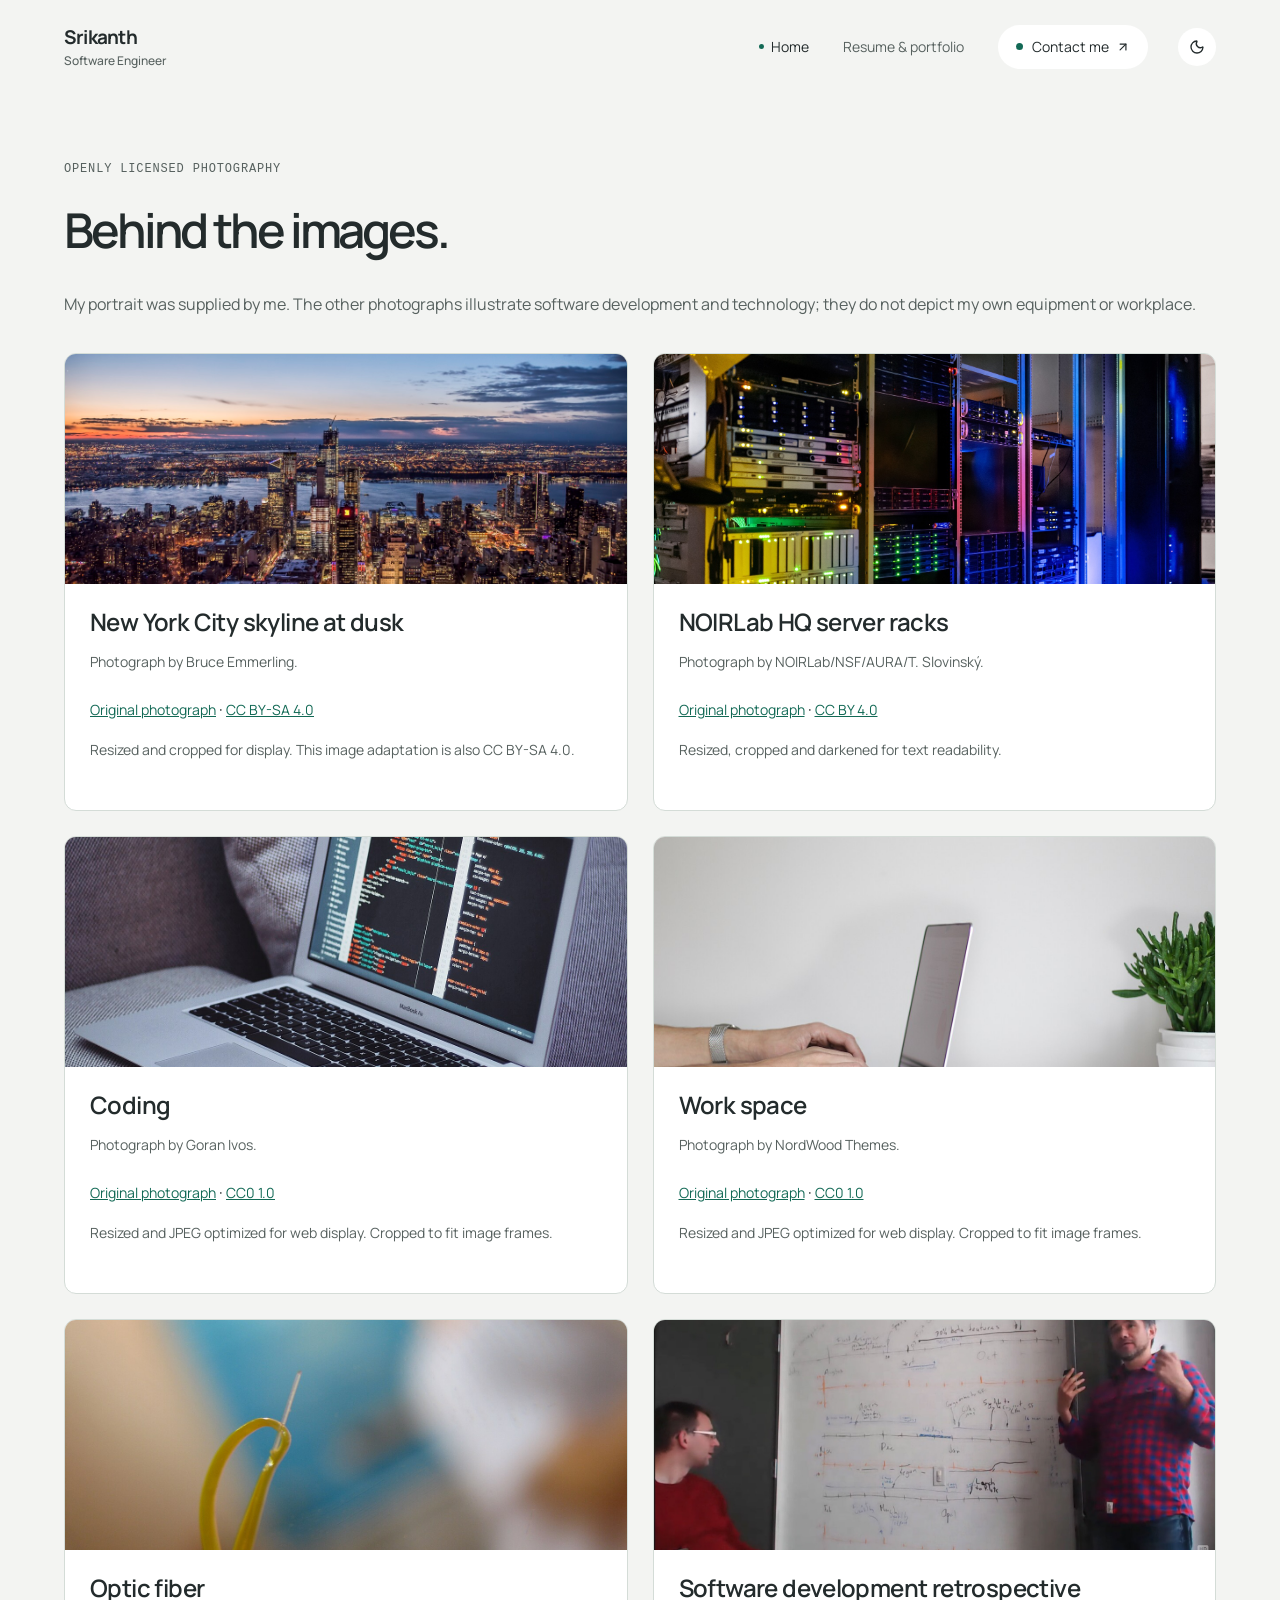
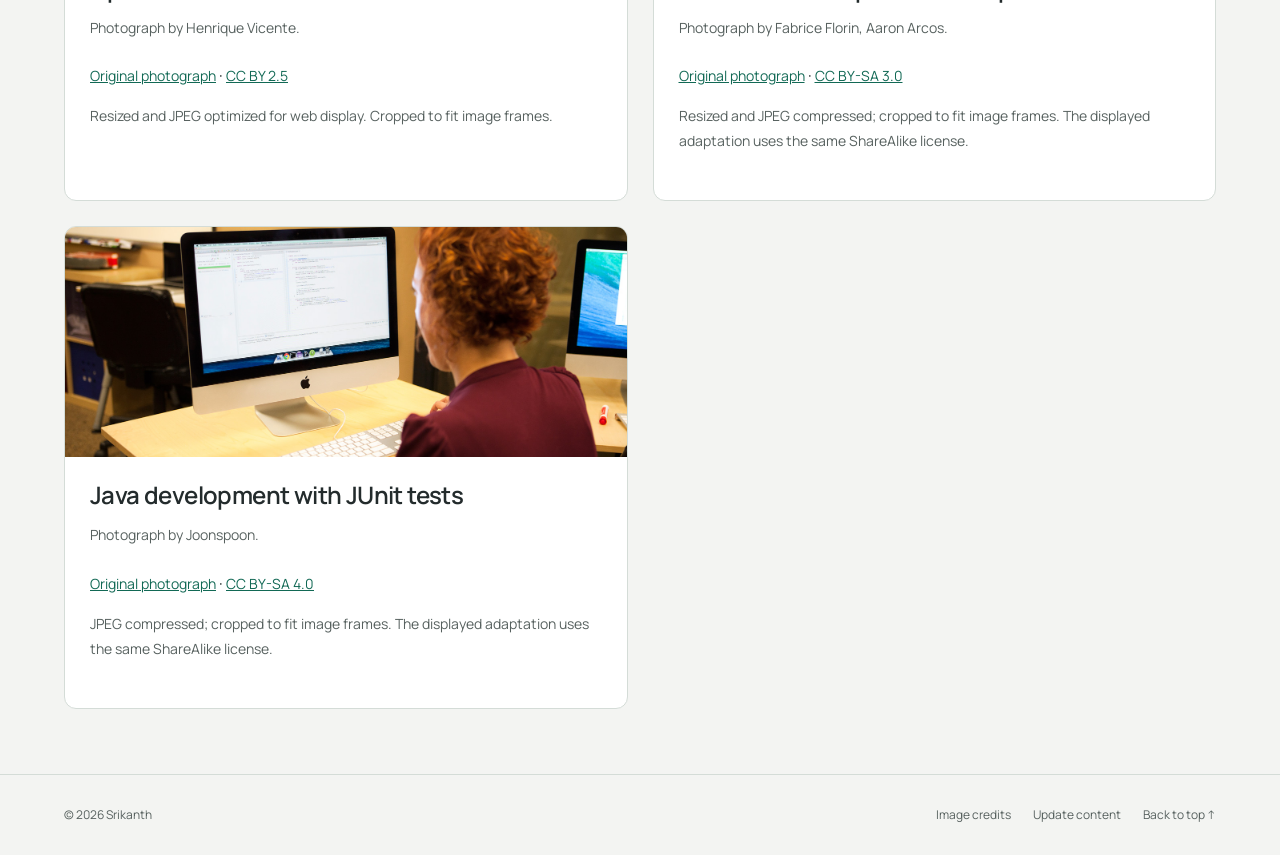
==== commit 38b4d311: "Replace website resume and remove old PDF" ====
--- a/credits/index.html
+++ b/credits/index.html
@@ -1,2 +1,2 @@
-<!DOCTYPE html><html lang="en" data-theme="light"><head><meta charSet="utf-8"/><meta name="viewport" content="width=device-width, initial-scale=1"/><link rel="stylesheet" href="/_next/static/css/index.hxGEBp2H.css" data-rsc-css-href="/_next/static/css/index.hxGEBp2H.css" data-precedence="vite-rsc/importer-resources"/><link rel="modulepreload" fetchPriority="low" href="/_next/static/chunks/index-DaMl4ZVE.js"/><script src="/_next/static/chunks/rolldown-runtime-C60lm6uB.js" type="module" async=""></script><script src="/_next/static/chunks/framework-D_rUT4EX.js" type="module" async=""></script><link rel="modulepreload" href="/_next/static/chunks/layout-segment-context-D7LD_yom.js" crossorigin=""/><link rel="modulepreload" href="/_next/static/chunks/site-pUAs2UMu.js" crossorigin=""/><title>Image Credits | Srikanth Guduri</title><meta name="description" content="Java, Spring Boot, cloud and full-stack engineering. Explore Srikanth Guduri’s experience, skills, and certifications."/><script>Object.assign(((self[Symbol.for("vinext.navigationRuntime")]??={bootstrap:{routeManifest:null},functions:{}}).bootstrap.rsc??={rsc:[]}),{params:{},nav:{"pathname":"/credits","searchParams":[]}})</script><link rel="modulepreload" href="/_next/static/chunks/index-DaMl4ZVE.js" />
-</head><body><div class="site-shell"><a class="skip" href="#main">Skip to content</a><header class="nav-wrap"><a href="/" class="logo" aria-label="Srikanth Guduri home">Srikanth Guduri<span class="brand-role">Software Engineer</span></a><nav aria-label="Main navigation"><a aria-current="page" href="/">Home</a><a href="/portfolio/">Resume &amp; portfolio</a><a href="#contact">Contact me <svg xmlns="http://www.w3.org/2000/svg" width="14" height="14" viewBox="0 0 24 24" fill="none" stroke="currentColor" stroke-width="2" stroke-linecap="round" stroke-linejoin="round" class="lucide lucide-arrow-up-right" aria-hidden="true"><path d="M7 7h10v10"></path><path d="M7 17 17 7"></path></svg></a></nav><button type="button" tabindex="0" data-slot="button" aria-label="Switch to dark theme" class="group/button inline-flex shrink-0 items-center justify-center rounded-lg border border-transparent bg-clip-padding text-sm font-medium whitespace-nowrap transition-all outline-none select-none focus-visible:border-ring focus-visible:ring-3 focus-visible:ring-ring/50 active:not-aria-[haspopup]:translate-y-px disabled:pointer-events-none disabled:opacity-50 aria-invalid:border-destructive aria-invalid:ring-3 aria-invalid:ring-destructive/20 dark:aria-invalid:border-destructive/50 dark:aria-invalid:ring-destructive/40 [&amp;_svg]:pointer-events-none [&amp;_svg]:shrink-0 [&amp;_svg:not([class*=&#x27;size-&#x27;])]:size-4 hover:bg-muted hover:text-foreground aria-expanded:bg-muted aria-expanded:text-foreground dark:hover:bg-muted/50 h-8 gap-1.5 px-2.5 has-data-[icon=inline-end]:pr-2 has-data-[icon=inline-start]:pl-2 theme-button"><svg xmlns="http://www.w3.org/2000/svg" width="18" height="18" viewBox="0 0 24 24" fill="none" stroke="currentColor" stroke-width="2" stroke-linecap="round" stroke-linejoin="round" class="lucide lucide-moon" aria-hidden="true"><path d="M20.985 12.486a9 9 0 1 1-9.473-9.472c.405-.022.617.46.402.803a6 6 0 0 0 8.268 8.268c.344-.215.825-.004.803.401"></path></svg></button></header><main id="main" class="shell credits"><p class="eyebrow">OPENLY LICENSED PHOTOGRAPHY</p><h1>Behind the images.</h1><p>My portrait was supplied by me. The other photographs illustrate software development and technology; they do not depict my own equipment or workplace.</p><div class="credits-grid"><article><img src="/images/city.jpg" alt="New York City skyline at dusk" loading="lazy"/><div><h3>New York City skyline at dusk</h3><p>Photograph by <!-- -->Bruce Emmerling<!-- -->.</p><a href="https://commons.wikimedia.org/wiki/File:The_New_York_City_Skyline_at_Dusk.jpg">Original photograph</a> · <a href="https://creativecommons.org/licenses/by-sa/4.0/">CC BY-SA 4.0</a><p>Resized and cropped for display. This image adaptation is also CC BY-SA 4.0.</p></div></article><article><img src="/images/detail.jpg" alt="NOIRLab HQ server racks" loading="lazy"/><div><h3>NOIRLab HQ server racks</h3><p>Photograph by <!-- -->NOIRLab/NSF/AURA/T. Slovinský<!-- -->.</p><a href="https://commons.wikimedia.org/wiki/File:NOIRLab_HQ_Server_Racks_(6V6A0375-CC).jpg">Original photograph</a> · <a href="https://creativecommons.org/licenses/by/4.0/">CC BY 4.0</a><p>Resized, cropped and darkened for text readability.</p></div></article><article><img src="/images/code.jpg" alt="Coding" loading="lazy"/><div><h3>Coding</h3><p>Photograph by <!-- -->Goran Ivos<!-- -->.</p><a href="https://commons.wikimedia.org/wiki/File:Coding_(Unsplash).jpg">Original photograph</a> · <a href="https://creativecommons.org/publicdomain/zero/1.0/">CC0 1.0</a><p>Resized and JPEG optimized for web display. Cropped to fit image frames.</p></div></article><article><img src="/images/workspace.jpg" alt="Work space" loading="lazy"/><div><h3>Work space</h3><p>Photograph by <!-- -->NordWood Themes<!-- -->.</p><a href="https://commons.wikimedia.org/wiki/File:Work_space_(Unsplash).jpg">Original photograph</a> · <a href="https://creativecommons.org/publicdomain/zero/1.0/">CC0 1.0</a><p>Resized and JPEG optimized for web display. Cropped to fit image frames.</p></div></article><article><img src="/images/network.jpg" alt="Optic fiber" loading="lazy"/><div><h3>Optic fiber</h3><p>Photograph by <!-- -->Henrique Vicente<!-- -->.</p><a href="https://commons.wikimedia.org/wiki/File:Optic_fiber.jpg">Original photograph</a> · <a href="https://creativecommons.org/licenses/by/2.5/">CC BY 2.5</a><p>Resized and JPEG optimized for web display. Cropped to fit image frames.</p></div></article><article><img src="/images/planning.jpg" alt="Software development retrospective" loading="lazy"/><div><h3>Software development retrospective</h3><p>Photograph by <!-- -->Fabrice Florin, Aaron Arcos<!-- -->.</p><a href="https://commons.wikimedia.org/wiki/File:Media_Viewer_Launch_Retrospective_Whiteboard_-_April_11_2014_02.jpg">Original photograph</a> · <a href="https://creativecommons.org/licenses/by-sa/3.0/">CC BY-SA 3.0</a><p>Resized and JPEG compressed; cropped to fit image frames. The displayed adaptation uses the same ShareAlike license.</p></div></article><article><img src="/images/testing.jpg" alt="Java development with JUnit tests" loading="lazy"/><div><h3>Java development with JUnit tests</h3><p>Photograph by <!-- -->Joonspoon<!-- -->.</p><a href="https://commons.wikimedia.org/wiki/File:Programmer_writing_code_with_Unit_Tests.jpg">Original photograph</a> · <a href="https://creativecommons.org/licenses/by-sa/4.0/">CC BY-SA 4.0</a><p>JPEG compressed; cropped to fit image frames. The displayed adaptation uses the same ShareAlike license.</p></div></article></div></main><footer class="footer shell"><span>© <!-- -->2026<!-- --> <!-- -->Srikanth Guduri</span><div><a href="/credits/">Image credits</a><a href="/studio/">Update content</a><a href="#main">Back to top ↑</a></div></footer></div><script type="module" src="/_next/static/chunks/index-DaMl4ZVE.js" id="_R_" async=""></script><script>((self[Symbol.for("vinext.navigationRuntime")]??={bootstrap:{routeManifest:null},functions:{}}).bootstrap.rsc??={rsc:[]}).rsc.push("0:{\"page:/credits\":\"$L1\",\"layout:/\":\"$L2\",\"route:/credits\":\"$L3\",\"__route\":\"route:/credits\",\"__interceptionContext\":null,\"__layoutIds\":[\"layout:/\"],\"__rootLayout\":\"/\",\"__bfcacheSegmentIdentities\":{\"layout:/\":\"[\\\"layout\\\",\\\"layout:/\\\",\\\"root-boundary:/\\\",\\\"\\\"]\",\"page:/credits\":\"[\\\"page\\\",\\\"page:/credits\\\",\\\"root-boundary:/\\\",\\\"[\\\\\\\"credits\\\\\\\"]\\\"]\"},\"__srcPage\":[\"credits\",\"page\"],\"__layoutFlags\":{\"layout:/\":\"s\"},\"__artifactCompatibility\":{\"schemaVersion\":1,\"graphVersion\":\"app-route-graph:e99de7cd94da6c90\",\"deploymentVersion\":\"fb6b3d47-665d-4816-845f-d0fb0945973c\",\"appElementsSchemaVersion\":1,\"rscPayloadSchemaVersion\":1,\"rootBoundaryId\":\"/\",\"renderEpoch\":null}}\n")</script><script>((self[Symbol.for("vinext.navigationRuntime")]??={bootstrap:{routeManifest:null},functions:{}}).bootstrap.rsc??={rsc:[]}).rsc.push("4:I[\"8c0f216c4604\",[],\"Children\",1]\n")</script><script>((self[Symbol.for("vinext.navigationRuntime")]??={bootstrap:{routeManifest:null},functions:{}}).bootstrap.rsc??={rsc:[]}).rsc.push("5:I[\"593f344dc510\",[],\"GlobalErrorBoundary\",1]\n")</script><script>((self[Symbol.for("vinext.navigationRuntime")]??={bootstrap:{routeManifest:null},functions:{}}).bootstrap.rsc??={rsc:[]}).rsc.push("6:I[\"0b874ad30386\",[],\"default\",1]\n")</script><script>((self[Symbol.for("vinext.navigationRuntime")]??={bootstrap:{routeManifest:null},functions:{}}).bootstrap.rsc??={rsc:[]}).rsc.push("7:I[\"593f344dc510\",[],\"ErrorBoundary\",1]\n")</script><script>((self[Symbol.for("vinext.navigationRuntime")]??={bootstrap:{routeManifest:null},functions:{}}).bootstrap.rsc??={rsc:[]}).rsc.push("8:I[\"15c18cfaeeff\",[],\"LayoutSegmentProvider\",1]\n")</script><script>((self[Symbol.for("vinext.navigationRuntime")]??={bootstrap:{routeManifest:null},functions:{}}).bootstrap.rsc??={rsc:[]}).rsc.push("9:I[\"8c0f216c4604\",[],\"Slot\",1]\n")</script><script>((self[Symbol.for("vinext.navigationRuntime")]??={bootstrap:{routeManifest:null},functions:{}}).bootstrap.rsc??={rsc:[]}).rsc.push("a:I[\"593f344dc510\",[],\"NotFoundBoundary\",1]\n")</script><script>((self[Symbol.for("vinext.navigationRuntime")]??={bootstrap:{routeManifest:null},functions:{}}).bootstrap.rsc??={rsc:[]}).rsc.push("b:I[\"9276801271d6\",[],\"AppRouterScrollTarget\",1]\n")</script><script>((self[Symbol.for("vinext.navigationRuntime")]??={bootstrap:{routeManifest:null},functions:{}}).bootstrap.rsc??={rsc:[]}).rsc.push("c:I[\"593f344dc510\",[],\"RedirectBoundary\",1]\n")</script><script>((self[Symbol.for("vinext.navigationRuntime")]??={bootstrap:{routeManifest:null},functions:{}}).bootstrap.rsc??={rsc:[]}).rsc.push(":HL[\"/_next/static/css/index.hxGEBp2H.css\",\"style\"     ]\n")</script><script>((self[Symbol.for("vinext.navigationRuntime")]??={bootstrap:{routeManifest:null},functions:{}}).bootstrap.rsc??={rsc:[]}).rsc.push("2:[[[\"$\",\"link\",\"css:/_next/static/css/index.hxGEBp2H.css\",{\"rel\":\"stylesheet\",\"precedence\":\"vite-rsc/importer-resources\",\"href\":\"/_next/static/css/index.hxGEBp2H.css\",\"data-rsc-css-href\":\"/_next/static/css/index.hxGEBp2H.css\"}],\"$undefined\"],[\"$\",\"html\",null,{\"lang\":\"en\",\"data-theme\":\"light\",\"children\":[\"$\",\"body\",null,{\"children\":[\"$\",\"$L4\",null,{}]}]}]]\n")</script><script>((self[Symbol.for("vinext.navigationRuntime")]??={bootstrap:{routeManifest:null},functions:{}}).bootstrap.rsc??={rsc:[]}).rsc.push("3:[[[\"$\",\"meta\",null,{\"charSet\":\"utf-8\"}],[[\"$\",\"title\",\"0\",{\"children\":\"Image Credits | Srikanth Guduri\"}],[\"$\",\"meta\",\"1\",{\"name\":\"description\",\"content\":\"Java, Spring Boot, cloud and full-stack engineering. Explore Srikanth Guduri’s experience, skills, and certifications.\"}]],[[\"$\",\"meta\",\"0\",{\"name\":\"viewport\",\"content\":\"width=device-width, initial-scale=1\"}]]],[\"$\",\"$L5\",null,{\"fallback\":\"$6\",\"children\":[\"$\",\"$L7\",null,{\"fallback\":\"$6\",\"children\":[\"$\",\"$L8\",null,{\"providerId\":\"layout:/\",\"segmentMap\":{\"children\":[\"credits\"]},\"children\":[\"$\",\"$L9\",null,{\"id\":\"layout:/\",\"parallelSlots\":\"$undefined\",\"children\":[\"$\",\"$La\",null,{\"resetKey\":\"credits\",\"fallback\":[[\"$\",\"title\",null,{\"children\":\"404: This page could not be found.\"}],[\"$\",\"div\",null,{\"style\":{\"fontFamily\":\"system-ui,\\\"Segoe UI\\\",Roboto,Helvetica,Arial,sans-serif,\\\"Apple Color Emoji\\\",\\\"Segoe UI Emoji\\\"\",\"height\":\"100vh\",\"textAlign\":\"center\",\"display\":\"flex\",\"flexDirection\":\"column\",\"alignItems\":\"center\",\"justifyContent\":\"center\"},\"children\":[\"$\",\"div\",null,{\"children\":[[\"$\",\"style\",null,{\"dangerouslySetInnerHTML\":{\"__html\":\"body{color:#000;background:#fff;margin:0}.next-error-h1{border-right:1px solid rgba(0,0,0,.3)}@media (prefers-color-scheme:dark){body{color:#fff;background:#000}.next-error-h1{border-right:1px solid rgba(255,255,255,.3)}}\"}}],[\"$\",\"h1\",null,{\"className\":\"next-error-h1\",\"style\":{\"display\":\"inline-block\",\"margin\":\"0 20px 0 0\",\"padding\":\"0 23px 0 0\",\"fontSize\":24,\"fontWeight\":500,\"verticalAlign\":\"top\",\"lineHeight\":\"49px\"},\"children\":404}],[\"$\",\"div\",null,{\"style\":{\"display\":\"inline-block\"},\"children\":[\"$\",\"h2\",null,{\"style\":{\"fontSize\":14,\"fontWeight\":400,\"lineHeight\":\"49px\",\"margin\":0},\"children\":\"This page could not be found.\"}]}]]}]}]],\"children\":[\"$\",\"$Lb\",null,{\"children\":[\"$\",\"$Lc\",null,{\"children\":[[\"$\",\"$L8\",null,{\"providerId\":\"page:/credits\",\"segmentMap\":{\"children\":[\"__PAGE__\"]},\"children\":[\"$\",\"$L9\",null,{\"id\":\"page:/credits\"}]}],null]}]}]}]}]}]}]}],null,null]\n")</script><script>((self[Symbol.for("vinext.navigationRuntime")]??={bootstrap:{routeManifest:null},functions:{}}).bootstrap.rsc??={rsc:[]}).rsc.push("d:I[\"b85b39017127\",[],\"Site\",1]\n")</script><script>((self[Symbol.for("vinext.navigationRuntime")]??={bootstrap:{routeManifest:null},functions:{}}).bootstrap.rsc??={rsc:[]}).rsc.push("1:[\"$\",\"$Ld\",null,{\"children\":[\"$\",\"main\",null,{\"id\":\"main\",\"className\":\"shell credits\",\"children\":[[\"$\",\"p\",null,{\"className\":\"eyebrow\",\"children\":\"OPENLY LICENSED PHOTOGRAPHY\"}],[\"$\",\"h1\",null,{\"children\":\"Behind the images.\"}],[\"$\",\"p\",null,{\"children\":\"My portrait was supplied by me. The other photographs illustrate software development and technology; they do not depict my own equipment or workplace.\"}],[\"$\",\"div\",null,{\"className\":\"credits-grid\",\"children\":[[\"$\",\"article\",\"city.jpg\",{\"children\":[[\"$\",\"img\",null,{\"src\":\"/images/city.jpg\",\"alt\":\"New York City skyline at dusk\",\"loading\":\"lazy\"}],[\"$\",\"div\",null,{\"children\":[[\"$\",\"h3\",null,{\"children\":\"New York City skyline at dusk\"}],[\"$\",\"p\",null,{\"children\":[\"Photograph by \",\"Bruce Emmerling\",\".\"]}],[\"$\",\"a\",null,{\"href\":\"https://commons.wikimedia.org/wiki/File:The_New_York_City_Skyline_at_Dusk.jpg\",\"children\":\"Original photograph\"}],\" · \",[\"$\",\"a\",null,{\"href\":\"https://creativecommons.org/licenses/by-sa/4.0/\",\"children\":\"CC BY-SA 4.0\"}],[\"$\",\"p\",null,{\"children\":\"Resized and cropped for display. This image adaptation is also CC BY-SA 4.0.\"}]]}]]}],[\"$\",\"article\",\"detail.jpg\",{\"children\":[[\"$\",\"img\",null,{\"src\":\"/images/detail.jpg\",\"alt\":\"NOIRLab HQ server racks\",\"loading\":\"lazy\"}],[\"$\",\"div\",null,{\"children\":[[\"$\",\"h3\",null,{\"children\":\"NOIRLab HQ server racks\"}],[\"$\",\"p\",null,{\"children\":[\"Photograph by \",\"NOIRLab/NSF/AURA/T. Slovinský\",\".\"]}],[\"$\",\"a\",null,{\"href\":\"https://commons.wikimedia.org/wiki/File:NOIRLab_HQ_Server_Racks_(6V6A0375-CC).jpg\",\"children\":\"Original photograph\"}],\" · \",[\"$\",\"a\",null,{\"href\":\"https://creativecommons.org/licenses/by/4.0/\",\"children\":\"CC BY 4.0\"}],[\"$\",\"p\",null,{\"children\":\"Resized, cropped and darkened for text readability.\"}]]}]]}],[\"$\",\"article\",\"code.jpg\",{\"children\":[[\"$\",\"img\",null,{\"src\":\"/images/code.jpg\",\"alt\":\"Coding\",\"loading\":\"lazy\"}],[\"$\",\"div\",null,{\"children\":[[\"$\",\"h3\",null,{\"children\":\"Coding\"}],[\"$\",\"p\",null,{\"children\":[\"Photograph by \",\"Goran Ivos\",\".\"]}],[\"$\",\"a\",null,{\"href\":\"https://commons.wikimedia.org/wiki/File:Coding_(Unsplash).jpg\",\"children\":\"Original photograph\"}],\" · \",[\"$\",\"a\",null,{\"href\":\"https://creativecommons.org/publicdomain/zero/1.0/\",\"children\":\"CC0 1.0\"}],[\"$\",\"p\",null,{\"children\":\"Resized and JPEG optimized for web display. Cropped to fit image frames.\"}]]}]]}],[\"$\",\"article\",\"workspace.jpg\",{\"children\":[[\"$\",\"img\",null,{\"src\":\"/images/workspace.jpg\",\"alt\":\"Work space\",\"loading\":\"lazy\"}],[\"$\",\"div\",null,{\"children\":[[\"$\",\"h3\",null,{\"children\":\"Work space\"}],[\"$\",\"p\",null,{\"children\":[\"Photograph by \",\"NordWood Themes\",\".\"]}],[\"$\",\"a\",null,{\"href\":\"https://commons.wikimedia.org/wiki/File:Work_space_(Unsplash).jpg\",\"children\":\"Original photograph\"}],\" · \",[\"$\",\"a\",null,{\"href\":\"https://creativecommons.org/publicdomain/zero/1.0/\",\"children\":\"CC0 1.0\"}],[\"$\",\"p\",null,{\"children\":\"Resized and JPEG optimized for web display. Cropped to fit image frames.\"}]]}]]}],[\"$\",\"article\",\"network.jpg\",{\"children\":[[\"$\",\"img\",null,{\"src\":\"/images/network.jpg\",\"alt\":\"Optic fiber\",\"loading\":\"lazy\"}],[\"$\",\"div\",null,{\"children\":[[\"$\",\"h3\",null,{\"children\":\"Optic fiber\"}],[\"$\",\"p\",null,{\"children\":[\"Photograph by \",\"Henrique Vicente\",\".\"]}],[\"$\",\"a\",null,{\"href\":\"https://commons.wikimedia.org/wiki/File:Optic_fiber.jpg\",\"children\":\"Original photograph\"}],\" · \",[\"$\",\"a\",null,{\"href\":\"https://creativecommons.org/licenses/by/2.5/\",\"children\":\"CC BY 2.5\"}],[\"$\",\"p\",null,{\"children\":\"Resized and JPEG optimized for web display. Cropped to fit image frames.\"}]]}]]}],[\"$\",\"article\",\"planning.jpg\",{\"children\":[[\"$\",\"img\",null,{\"src\":\"/images/planning.jpg\",\"alt\":\"Software development retrospective\",\"loading\":\"lazy\"}],[\"$\",\"div\",null,{\"children\":[[\"$\",\"h3\",null,{\"children\":\"Software development retrospective\"}],[\"$\",\"p\",null,{\"children\":[\"Photograph by \",\"Fabrice Florin, Aaron Arcos\",\".\"]}],[\"$\",\"a\",null,{\"href\":\"https://commons.wikimedia.org/wiki/File:Media_Viewer_Launch_Retrospective_Whiteboard_-_April_11_2014_02.jpg\",\"children\":\"Original photograph\"}],\" · \",[\"$\",\"a\",null,{\"href\":\"https://creativecommons.org/licenses/by-sa/3.0/\",\"children\":\"CC BY-SA 3.0\"}],[\"$\",\"p\",null,{\"children\":\"Resized and JPEG compressed; cropped to fit image frames. The displayed adaptation uses the same ShareAlike license.\"}]]}]]}],[\"$\",\"article\",\"testing.jpg\",{\"children\":[\"$Le\",\"$Lf\"]}]]}]]}]}]\n")</script><script>((self[Symbol.for("vinext.navigationRuntime")]??={bootstrap:{routeManifest:null},functions:{}}).bootstrap.rsc??={rsc:[]}).rsc.push("e:[\"$\",\"img\",null,{\"src\":\"/images/testing.jpg\",\"alt\":\"Java development with JUnit tests\",\"loading\":\"lazy\"}]\n")</script><script>((self[Symbol.for("vinext.navigationRuntime")]??={bootstrap:{routeManifest:null},functions:{}}).bootstrap.rsc??={rsc:[]}).rsc.push("f:[\"$\",\"div\",null,{\"children\":[[\"$\",\"h3\",null,{\"children\":\"Java development with JUnit tests\"}],[\"$\",\"p\",null,{\"children\":[\"Photograph by \",\"Joonspoon\",\".\"]}],[\"$\",\"a\",null,{\"href\":\"https://commons.wikimedia.org/wiki/File:Programmer_writing_code_with_Unit_Tests.jpg\",\"children\":\"Original photograph\"}],\" · \",[\"$\",\"a\",null,{\"href\":\"https://creativecommons.org/licenses/by-sa/4.0/\",\"children\":\"CC BY-SA 4.0\"}],[\"$\",\"p\",null,{\"children\":\"JPEG compressed; cropped to fit image frames. The displayed adaptation uses the same ShareAlike license.\"}]]}]\n")</script><script>Object.assign(((self[Symbol.for("vinext.navigationRuntime")]??={bootstrap:{routeManifest:null},functions:{}}).bootstrap.rsc??={rsc:[]}),{"initialCacheKind":"static"});((self[Symbol.for("vinext.navigationRuntime")]??={bootstrap:{routeManifest:null},functions:{}}).bootstrap.rsc??={rsc:[]}).done=true</script></body></html>+<!DOCTYPE html><html lang="en" data-theme="light"><head><meta charSet="utf-8"/><meta name="viewport" content="width=device-width, initial-scale=1"/><link rel="stylesheet" href="/_next/static/css/index.C2TPfK8z.css" data-rsc-css-href="/_next/static/css/index.C2TPfK8z.css" data-precedence="vite-rsc/importer-resources"/><link rel="modulepreload" fetchPriority="low" href="/_next/static/chunks/index-B7-0fklp.js"/><script src="/_next/static/chunks/rolldown-runtime-C60lm6uB.js" type="module" async=""></script><script src="/_next/static/chunks/framework-D_rUT4EX.js" type="module" async=""></script><link rel="modulepreload" href="/_next/static/chunks/layout-segment-context-DFuEfKhH.js" crossorigin=""/><link rel="modulepreload" href="/_next/static/chunks/site-D364di9Q.js" crossorigin=""/><title>Image Credits | Srikanth Guduri</title><meta name="description" content="Java, Spring Boot, cloud and full-stack engineering. Explore Srikanth Guduri’s experience, skills, and certifications."/><script>Object.assign(((self[Symbol.for("vinext.navigationRuntime")]??={bootstrap:{routeManifest:null},functions:{}}).bootstrap.rsc??={rsc:[]}),{params:{},nav:{"pathname":"/credits","searchParams":[]}})</script><link rel="modulepreload" href="/_next/static/chunks/index-B7-0fklp.js" />
+</head><body><div class="site-shell"><a class="skip" href="#main">Skip to content</a><header class="nav-wrap"><a href="/" class="logo" aria-label="Srikanth home">Srikanth<span class="brand-role">Software Engineer</span></a><nav aria-label="Main navigation"><a aria-current="page" href="/">Home</a><a href="/portfolio/">Resume &amp; portfolio</a><a href="#contact">Contact me <svg xmlns="http://www.w3.org/2000/svg" width="14" height="14" viewBox="0 0 24 24" fill="none" stroke="currentColor" stroke-width="2" stroke-linecap="round" stroke-linejoin="round" class="lucide lucide-arrow-up-right" aria-hidden="true"><path d="M7 7h10v10"></path><path d="M7 17 17 7"></path></svg></a></nav><button type="button" tabindex="0" data-slot="button" aria-label="Switch to dark theme" class="group/button inline-flex shrink-0 items-center justify-center rounded-lg border border-transparent bg-clip-padding text-sm font-medium whitespace-nowrap transition-all outline-none select-none focus-visible:border-ring focus-visible:ring-3 focus-visible:ring-ring/50 active:not-aria-[haspopup]:translate-y-px disabled:pointer-events-none disabled:opacity-50 aria-invalid:border-destructive aria-invalid:ring-3 aria-invalid:ring-destructive/20 dark:aria-invalid:border-destructive/50 dark:aria-invalid:ring-destructive/40 [&amp;_svg]:pointer-events-none [&amp;_svg]:shrink-0 [&amp;_svg:not([class*=&#x27;size-&#x27;])]:size-4 hover:bg-muted hover:text-foreground aria-expanded:bg-muted aria-expanded:text-foreground dark:hover:bg-muted/50 h-8 gap-1.5 px-2.5 has-data-[icon=inline-end]:pr-2 has-data-[icon=inline-start]:pl-2 theme-button"><svg xmlns="http://www.w3.org/2000/svg" width="18" height="18" viewBox="0 0 24 24" fill="none" stroke="currentColor" stroke-width="2" stroke-linecap="round" stroke-linejoin="round" class="lucide lucide-moon" aria-hidden="true"><path d="M20.985 12.486a9 9 0 1 1-9.473-9.472c.405-.022.617.46.402.803a6 6 0 0 0 8.268 8.268c.344-.215.825-.004.803.401"></path></svg></button></header><main id="main" class="shell credits"><p class="eyebrow">OPENLY LICENSED PHOTOGRAPHY</p><h1>Behind the images.</h1><p>My portrait was supplied by me. The other photographs illustrate software development and technology; they do not depict my own equipment or workplace.</p><div class="credits-grid"><article><img src="/images/city.jpg" alt="New York City skyline at dusk" loading="lazy"/><div><h3>New York City skyline at dusk</h3><p>Photograph by <!-- -->Bruce Emmerling<!-- -->.</p><a href="https://commons.wikimedia.org/wiki/File:The_New_York_City_Skyline_at_Dusk.jpg">Original photograph</a> · <a href="https://creativecommons.org/licenses/by-sa/4.0/">CC BY-SA 4.0</a><p>Resized and cropped for display. This image adaptation is also CC BY-SA 4.0.</p></div></article><article><img src="/images/detail.jpg" alt="NOIRLab HQ server racks" loading="lazy"/><div><h3>NOIRLab HQ server racks</h3><p>Photograph by <!-- -->NOIRLab/NSF/AURA/T. Slovinský<!-- -->.</p><a href="https://commons.wikimedia.org/wiki/File:NOIRLab_HQ_Server_Racks_(6V6A0375-CC).jpg">Original photograph</a> · <a href="https://creativecommons.org/licenses/by/4.0/">CC BY 4.0</a><p>Resized, cropped and darkened for text readability.</p></div></article><article><img src="/images/code.jpg" alt="Coding" loading="lazy"/><div><h3>Coding</h3><p>Photograph by <!-- -->Goran Ivos<!-- -->.</p><a href="https://commons.wikimedia.org/wiki/File:Coding_(Unsplash).jpg">Original photograph</a> · <a href="https://creativecommons.org/publicdomain/zero/1.0/">CC0 1.0</a><p>Resized and JPEG optimized for web display. Cropped to fit image frames.</p></div></article><article><img src="/images/workspace.jpg" alt="Work space" loading="lazy"/><div><h3>Work space</h3><p>Photograph by <!-- -->NordWood Themes<!-- -->.</p><a href="https://commons.wikimedia.org/wiki/File:Work_space_(Unsplash).jpg">Original photograph</a> · <a href="https://creativecommons.org/publicdomain/zero/1.0/">CC0 1.0</a><p>Resized and JPEG optimized for web display. Cropped to fit image frames.</p></div></article><article><img src="/images/network.jpg" alt="Optic fiber" loading="lazy"/><div><h3>Optic fiber</h3><p>Photograph by <!-- -->Henrique Vicente<!-- -->.</p><a href="https://commons.wikimedia.org/wiki/File:Optic_fiber.jpg">Original photograph</a> · <a href="https://creativecommons.org/licenses/by/2.5/">CC BY 2.5</a><p>Resized and JPEG optimized for web display. Cropped to fit image frames.</p></div></article><article><img src="/images/planning.jpg" alt="Software development retrospective" loading="lazy"/><div><h3>Software development retrospective</h3><p>Photograph by <!-- -->Fabrice Florin, Aaron Arcos<!-- -->.</p><a href="https://commons.wikimedia.org/wiki/File:Media_Viewer_Launch_Retrospective_Whiteboard_-_April_11_2014_02.jpg">Original photograph</a> · <a href="https://creativecommons.org/licenses/by-sa/3.0/">CC BY-SA 3.0</a><p>Resized and JPEG compressed; cropped to fit image frames. The displayed adaptation uses the same ShareAlike license.</p></div></article><article><img src="/images/testing.jpg" alt="Java development with JUnit tests" loading="lazy"/><div><h3>Java development with JUnit tests</h3><p>Photograph by <!-- -->Joonspoon<!-- -->.</p><a href="https://commons.wikimedia.org/wiki/File:Programmer_writing_code_with_Unit_Tests.jpg">Original photograph</a> · <a href="https://creativecommons.org/licenses/by-sa/4.0/">CC BY-SA 4.0</a><p>JPEG compressed; cropped to fit image frames. The displayed adaptation uses the same ShareAlike license.</p></div></article></div></main><footer class="footer shell"><span>© <!-- -->2026<!-- --> <!-- -->Srikanth</span><div><a href="/credits/">Image credits</a><a href="/studio/">Update content</a><a href="#main">Back to top ↑</a></div></footer></div><script type="module" src="/_next/static/chunks/index-B7-0fklp.js" id="_R_" async=""></script><script>((self[Symbol.for("vinext.navigationRuntime")]??={bootstrap:{routeManifest:null},functions:{}}).bootstrap.rsc??={rsc:[]}).rsc.push("0:{\"page:/credits\":\"$L1\",\"layout:/\":\"$L2\",\"route:/credits\":\"$L3\",\"__route\":\"route:/credits\",\"__interceptionContext\":null,\"__layoutIds\":[\"layout:/\"],\"__rootLayout\":\"/\",\"__bfcacheSegmentIdentities\":{\"layout:/\":\"[\\\"layout\\\",\\\"layout:/\\\",\\\"root-boundary:/\\\",\\\"\\\"]\",\"page:/credits\":\"[\\\"page\\\",\\\"page:/credits\\\",\\\"root-boundary:/\\\",\\\"[\\\\\\\"credits\\\\\\\"]\\\"]\"},\"__srcPage\":[\"credits\",\"page\"],\"__layoutFlags\":{\"layout:/\":\"s\"},\"__artifactCompatibility\":{\"schemaVersion\":1,\"graphVersion\":\"app-route-graph:e99de7cd94da6c90\",\"deploymentVersion\":\"82376e2f-9de2-4079-a73d-405723446ea6\",\"appElementsSchemaVersion\":1,\"rscPayloadSchemaVersion\":1,\"rootBoundaryId\":\"/\",\"renderEpoch\":null}}\n")</script><script>((self[Symbol.for("vinext.navigationRuntime")]??={bootstrap:{routeManifest:null},functions:{}}).bootstrap.rsc??={rsc:[]}).rsc.push("4:I[\"8c0f216c4604\",[],\"Children\",1]\n")</script><script>((self[Symbol.for("vinext.navigationRuntime")]??={bootstrap:{routeManifest:null},functions:{}}).bootstrap.rsc??={rsc:[]}).rsc.push("5:I[\"593f344dc510\",[],\"GlobalErrorBoundary\",1]\n")</script><script>((self[Symbol.for("vinext.navigationRuntime")]??={bootstrap:{routeManifest:null},functions:{}}).bootstrap.rsc??={rsc:[]}).rsc.push("6:I[\"0b874ad30386\",[],\"default\",1]\n")</script><script>((self[Symbol.for("vinext.navigationRuntime")]??={bootstrap:{routeManifest:null},functions:{}}).bootstrap.rsc??={rsc:[]}).rsc.push("7:I[\"593f344dc510\",[],\"ErrorBoundary\",1]\n")</script><script>((self[Symbol.for("vinext.navigationRuntime")]??={bootstrap:{routeManifest:null},functions:{}}).bootstrap.rsc??={rsc:[]}).rsc.push("8:I[\"15c18cfaeeff\",[],\"LayoutSegmentProvider\",1]\n")</script><script>((self[Symbol.for("vinext.navigationRuntime")]??={bootstrap:{routeManifest:null},functions:{}}).bootstrap.rsc??={rsc:[]}).rsc.push("9:I[\"8c0f216c4604\",[],\"Slot\",1]\n")</script><script>((self[Symbol.for("vinext.navigationRuntime")]??={bootstrap:{routeManifest:null},functions:{}}).bootstrap.rsc??={rsc:[]}).rsc.push("a:I[\"593f344dc510\",[],\"NotFoundBoundary\",1]\n")</script><script>((self[Symbol.for("vinext.navigationRuntime")]??={bootstrap:{routeManifest:null},functions:{}}).bootstrap.rsc??={rsc:[]}).rsc.push("b:I[\"9276801271d6\",[],\"AppRouterScrollTarget\",1]\n")</script><script>((self[Symbol.for("vinext.navigationRuntime")]??={bootstrap:{routeManifest:null},functions:{}}).bootstrap.rsc??={rsc:[]}).rsc.push("c:I[\"593f344dc510\",[],\"RedirectBoundary\",1]\n")</script><script>((self[Symbol.for("vinext.navigationRuntime")]??={bootstrap:{routeManifest:null},functions:{}}).bootstrap.rsc??={rsc:[]}).rsc.push(":HL[\"/_next/static/css/index.C2TPfK8z.css\",\"style\"     ]\n")</script><script>((self[Symbol.for("vinext.navigationRuntime")]??={bootstrap:{routeManifest:null},functions:{}}).bootstrap.rsc??={rsc:[]}).rsc.push("2:[[[\"$\",\"link\",\"css:/_next/static/css/index.C2TPfK8z.css\",{\"rel\":\"stylesheet\",\"precedence\":\"vite-rsc/importer-resources\",\"href\":\"/_next/static/css/index.C2TPfK8z.css\",\"data-rsc-css-href\":\"/_next/static/css/index.C2TPfK8z.css\"}],\"$undefined\"],[\"$\",\"html\",null,{\"lang\":\"en\",\"data-theme\":\"light\",\"children\":[\"$\",\"body\",null,{\"children\":[\"$\",\"$L4\",null,{}]}]}]]\n")</script><script>((self[Symbol.for("vinext.navigationRuntime")]??={bootstrap:{routeManifest:null},functions:{}}).bootstrap.rsc??={rsc:[]}).rsc.push("3:[[[\"$\",\"meta\",null,{\"charSet\":\"utf-8\"}],[[\"$\",\"title\",\"0\",{\"children\":\"Image Credits | Srikanth Guduri\"}],[\"$\",\"meta\",\"1\",{\"name\":\"description\",\"content\":\"Java, Spring Boot, cloud and full-stack engineering. Explore Srikanth Guduri’s experience, skills, and certifications.\"}]],[[\"$\",\"meta\",\"0\",{\"name\":\"viewport\",\"content\":\"width=device-width, initial-scale=1\"}]]],[\"$\",\"$L5\",null,{\"fallback\":\"$6\",\"children\":[\"$\",\"$L7\",null,{\"fallback\":\"$6\",\"children\":[\"$\",\"$L8\",null,{\"providerId\":\"layout:/\",\"segmentMap\":{\"children\":[\"credits\"]},\"children\":[\"$\",\"$L9\",null,{\"id\":\"layout:/\",\"parallelSlots\":\"$undefined\",\"children\":[\"$\",\"$La\",null,{\"resetKey\":\"credits\",\"fallback\":[[\"$\",\"title\",null,{\"children\":\"404: This page could not be found.\"}],[\"$\",\"div\",null,{\"style\":{\"fontFamily\":\"system-ui,\\\"Segoe UI\\\",Roboto,Helvetica,Arial,sans-serif,\\\"Apple Color Emoji\\\",\\\"Segoe UI Emoji\\\"\",\"height\":\"100vh\",\"textAlign\":\"center\",\"display\":\"flex\",\"flexDirection\":\"column\",\"alignItems\":\"center\",\"justifyContent\":\"center\"},\"children\":[\"$\",\"div\",null,{\"children\":[[\"$\",\"style\",null,{\"dangerouslySetInnerHTML\":{\"__html\":\"body{color:#000;background:#fff;margin:0}.next-error-h1{border-right:1px solid rgba(0,0,0,.3)}@media (prefers-color-scheme:dark){body{color:#fff;background:#000}.next-error-h1{border-right:1px solid rgba(255,255,255,.3)}}\"}}],[\"$\",\"h1\",null,{\"className\":\"next-error-h1\",\"style\":{\"display\":\"inline-block\",\"margin\":\"0 20px 0 0\",\"padding\":\"0 23px 0 0\",\"fontSize\":24,\"fontWeight\":500,\"verticalAlign\":\"top\",\"lineHeight\":\"49px\"},\"children\":404}],[\"$\",\"div\",null,{\"style\":{\"display\":\"inline-block\"},\"children\":[\"$\",\"h2\",null,{\"style\":{\"fontSize\":14,\"fontWeight\":400,\"lineHeight\":\"49px\",\"margin\":0},\"children\":\"This page could not be found.\"}]}]]}]}]],\"children\":[\"$\",\"$Lb\",null,{\"children\":[\"$\",\"$Lc\",null,{\"children\":[[\"$\",\"$L8\",null,{\"providerId\":\"page:/credits\",\"segmentMap\":{\"children\":[\"__PAGE__\"]},\"children\":[\"$\",\"$L9\",null,{\"id\":\"page:/credits\"}]}],null]}]}]}]}]}]}]}],null,null]\n")</script><script>((self[Symbol.for("vinext.navigationRuntime")]??={bootstrap:{routeManifest:null},functions:{}}).bootstrap.rsc??={rsc:[]}).rsc.push("d:I[\"b85b39017127\",[],\"Site\",1]\n")</script><script>((self[Symbol.for("vinext.navigationRuntime")]??={bootstrap:{routeManifest:null},functions:{}}).bootstrap.rsc??={rsc:[]}).rsc.push("1:[\"$\",\"$Ld\",null,{\"children\":[\"$\",\"main\",null,{\"id\":\"main\",\"className\":\"shell credits\",\"children\":[[\"$\",\"p\",null,{\"className\":\"eyebrow\",\"children\":\"OPENLY LICENSED PHOTOGRAPHY\"}],[\"$\",\"h1\",null,{\"children\":\"Behind the images.\"}],[\"$\",\"p\",null,{\"children\":\"My portrait was supplied by me. The other photographs illustrate software development and technology; they do not depict my own equipment or workplace.\"}],[\"$\",\"div\",null,{\"className\":\"credits-grid\",\"children\":[[\"$\",\"article\",\"city.jpg\",{\"children\":[[\"$\",\"img\",null,{\"src\":\"/images/city.jpg\",\"alt\":\"New York City skyline at dusk\",\"loading\":\"lazy\"}],[\"$\",\"div\",null,{\"children\":[[\"$\",\"h3\",null,{\"children\":\"New York City skyline at dusk\"}],[\"$\",\"p\",null,{\"children\":[\"Photograph by \",\"Bruce Emmerling\",\".\"]}],[\"$\",\"a\",null,{\"href\":\"https://commons.wikimedia.org/wiki/File:The_New_York_City_Skyline_at_Dusk.jpg\",\"children\":\"Original photograph\"}],\" · \",[\"$\",\"a\",null,{\"href\":\"https://creativecommons.org/licenses/by-sa/4.0/\",\"children\":\"CC BY-SA 4.0\"}],[\"$\",\"p\",null,{\"children\":\"Resized and cropped for display. This image adaptation is also CC BY-SA 4.0.\"}]]}]]}],[\"$\",\"article\",\"detail.jpg\",{\"children\":[[\"$\",\"img\",null,{\"src\":\"/images/detail.jpg\",\"alt\":\"NOIRLab HQ server racks\",\"loading\":\"lazy\"}],[\"$\",\"div\",null,{\"children\":[[\"$\",\"h3\",null,{\"children\":\"NOIRLab HQ server racks\"}],[\"$\",\"p\",null,{\"children\":[\"Photograph by \",\"NOIRLab/NSF/AURA/T. Slovinský\",\".\"]}],[\"$\",\"a\",null,{\"href\":\"https://commons.wikimedia.org/wiki/File:NOIRLab_HQ_Server_Racks_(6V6A0375-CC).jpg\",\"children\":\"Original photograph\"}],\" · \",[\"$\",\"a\",null,{\"href\":\"https://creativecommons.org/licenses/by/4.0/\",\"children\":\"CC BY 4.0\"}],[\"$\",\"p\",null,{\"children\":\"Resized, cropped and darkened for text readability.\"}]]}]]}],[\"$\",\"article\",\"code.jpg\",{\"children\":[[\"$\",\"img\",null,{\"src\":\"/images/code.jpg\",\"alt\":\"Coding\",\"loading\":\"lazy\"}],[\"$\",\"div\",null,{\"children\":[[\"$\",\"h3\",null,{\"children\":\"Coding\"}],[\"$\",\"p\",null,{\"children\":[\"Photograph by \",\"Goran Ivos\",\".\"]}],[\"$\",\"a\",null,{\"href\":\"https://commons.wikimedia.org/wiki/File:Coding_(Unsplash).jpg\",\"children\":\"Original photograph\"}],\" · \",[\"$\",\"a\",null,{\"href\":\"https://creativecommons.org/publicdomain/zero/1.0/\",\"children\":\"CC0 1.0\"}],[\"$\",\"p\",null,{\"children\":\"Resized and JPEG optimized for web display. Cropped to fit image frames.\"}]]}]]}],[\"$\",\"article\",\"workspace.jpg\",{\"children\":[[\"$\",\"img\",null,{\"src\":\"/images/workspace.jpg\",\"alt\":\"Work space\",\"loading\":\"lazy\"}],[\"$\",\"div\",null,{\"children\":[[\"$\",\"h3\",null,{\"children\":\"Work space\"}],[\"$\",\"p\",null,{\"children\":[\"Photograph by \",\"NordWood Themes\",\".\"]}],[\"$\",\"a\",null,{\"href\":\"https://commons.wikimedia.org/wiki/File:Work_space_(Unsplash).jpg\",\"children\":\"Original photograph\"}],\" · \",[\"$\",\"a\",null,{\"href\":\"https://creativecommons.org/publicdomain/zero/1.0/\",\"children\":\"CC0 1.0\"}],[\"$\",\"p\",null,{\"children\":\"Resized and JPEG optimized for web display. Cropped to fit image frames.\"}]]}]]}],[\"$\",\"article\",\"network.jpg\",{\"children\":[[\"$\",\"img\",null,{\"src\":\"/images/network.jpg\",\"alt\":\"Optic fiber\",\"loading\":\"lazy\"}],[\"$\",\"div\",null,{\"children\":[[\"$\",\"h3\",null,{\"children\":\"Optic fiber\"}],[\"$\",\"p\",null,{\"children\":[\"Photograph by \",\"Henrique Vicente\",\".\"]}],[\"$\",\"a\",null,{\"href\":\"https://commons.wikimedia.org/wiki/File:Optic_fiber.jpg\",\"children\":\"Original photograph\"}],\" · \",[\"$\",\"a\",null,{\"href\":\"https://creativecommons.org/licenses/by/2.5/\",\"children\":\"CC BY 2.5\"}],[\"$\",\"p\",null,{\"children\":\"Resized and JPEG optimized for web display. Cropped to fit image frames.\"}]]}]]}],[\"$\",\"article\",\"planning.jpg\",{\"children\":[[\"$\",\"img\",null,{\"src\":\"/images/planning.jpg\",\"alt\":\"Software development retrospective\",\"loading\":\"lazy\"}],[\"$\",\"div\",null,{\"children\":[[\"$\",\"h3\",null,{\"children\":\"Software development retrospective\"}],[\"$\",\"p\",null,{\"children\":[\"Photograph by \",\"Fabrice Florin, Aaron Arcos\",\".\"]}],[\"$\",\"a\",null,{\"href\":\"https://commons.wikimedia.org/wiki/File:Media_Viewer_Launch_Retrospective_Whiteboard_-_April_11_2014_02.jpg\",\"children\":\"Original photograph\"}],\" · \",[\"$\",\"a\",null,{\"href\":\"https://creativecommons.org/licenses/by-sa/3.0/\",\"children\":\"CC BY-SA 3.0\"}],[\"$\",\"p\",null,{\"children\":\"Resized and JPEG compressed; cropped to fit image frames. The displayed adaptation uses the same ShareAlike license.\"}]]}]]}],[\"$\",\"article\",\"testing.jpg\",{\"children\":[\"$Le\",\"$Lf\"]}]]}]]}]}]\n")</script><script>((self[Symbol.for("vinext.navigationRuntime")]??={bootstrap:{routeManifest:null},functions:{}}).bootstrap.rsc??={rsc:[]}).rsc.push("e:[\"$\",\"img\",null,{\"src\":\"/images/testing.jpg\",\"alt\":\"Java development with JUnit tests\",\"loading\":\"lazy\"}]\n")</script><script>((self[Symbol.for("vinext.navigationRuntime")]??={bootstrap:{routeManifest:null},functions:{}}).bootstrap.rsc??={rsc:[]}).rsc.push("f:[\"$\",\"div\",null,{\"children\":[[\"$\",\"h3\",null,{\"children\":\"Java development with JUnit tests\"}],[\"$\",\"p\",null,{\"children\":[\"Photograph by \",\"Joonspoon\",\".\"]}],[\"$\",\"a\",null,{\"href\":\"https://commons.wikimedia.org/wiki/File:Programmer_writing_code_with_Unit_Tests.jpg\",\"children\":\"Original photograph\"}],\" · \",[\"$\",\"a\",null,{\"href\":\"https://creativecommons.org/licenses/by-sa/4.0/\",\"children\":\"CC BY-SA 4.0\"}],[\"$\",\"p\",null,{\"children\":\"JPEG compressed; cropped to fit image frames. The displayed adaptation uses the same ShareAlike license.\"}]]}]\n")</script><script>Object.assign(((self[Symbol.for("vinext.navigationRuntime")]??={bootstrap:{routeManifest:null},functions:{}}).bootstrap.rsc??={rsc:[]}),{"initialCacheKind":"static"});((self[Symbol.for("vinext.navigationRuntime")]??={bootstrap:{routeManifest:null},functions:{}}).bootstrap.rsc??={rsc:[]}).done=true</script></body></html>
